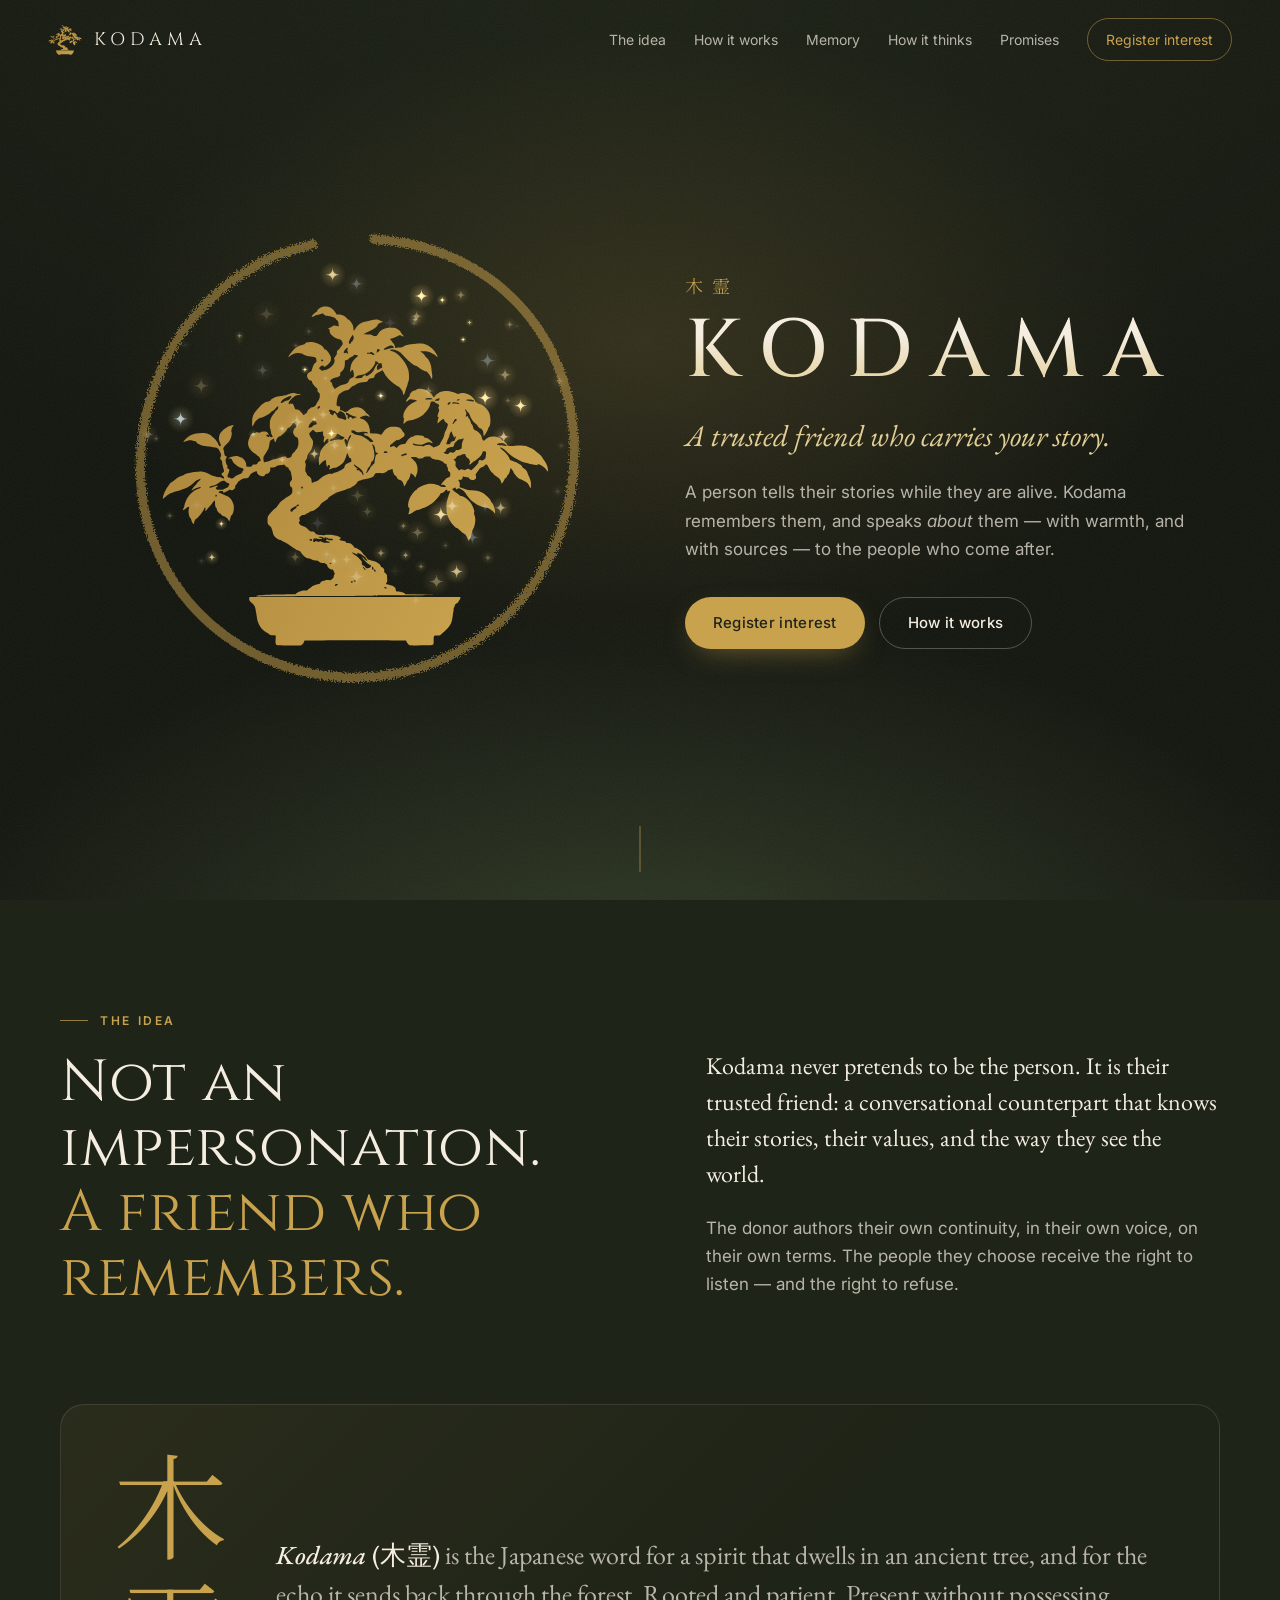
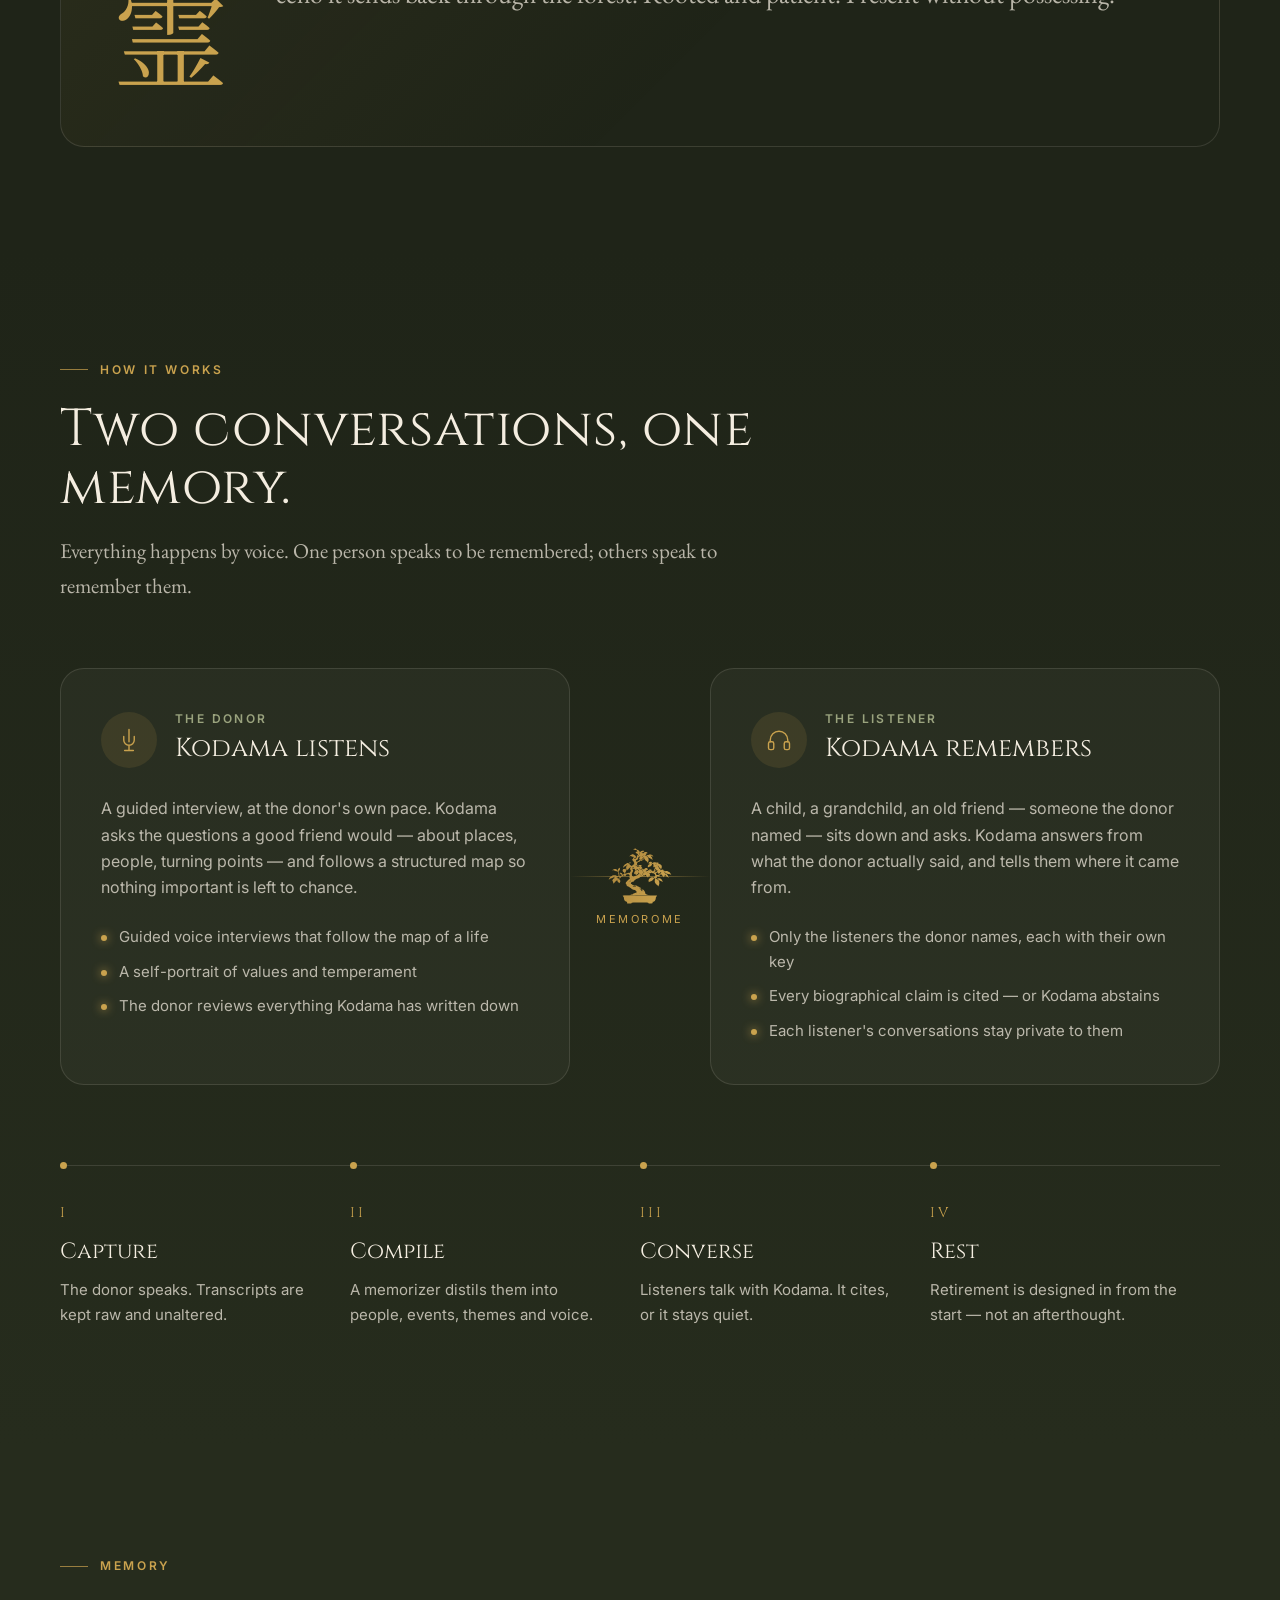
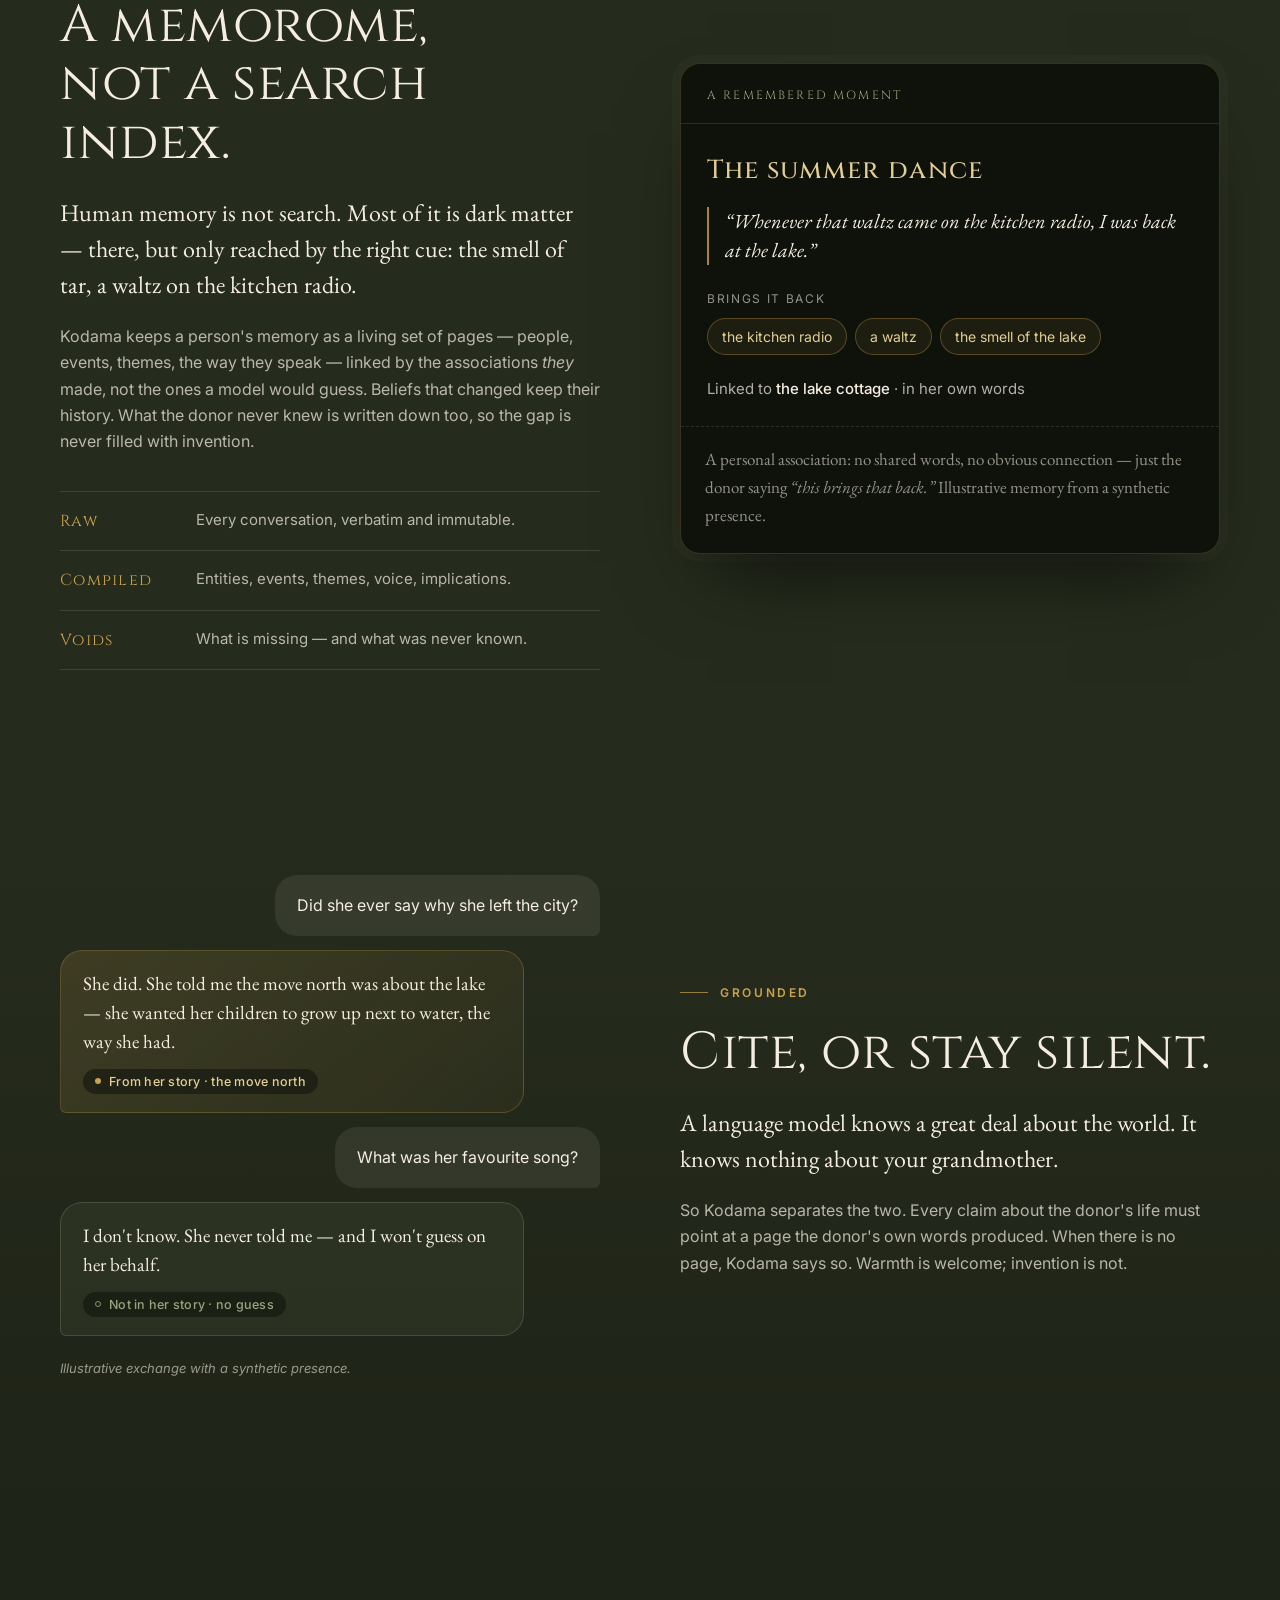
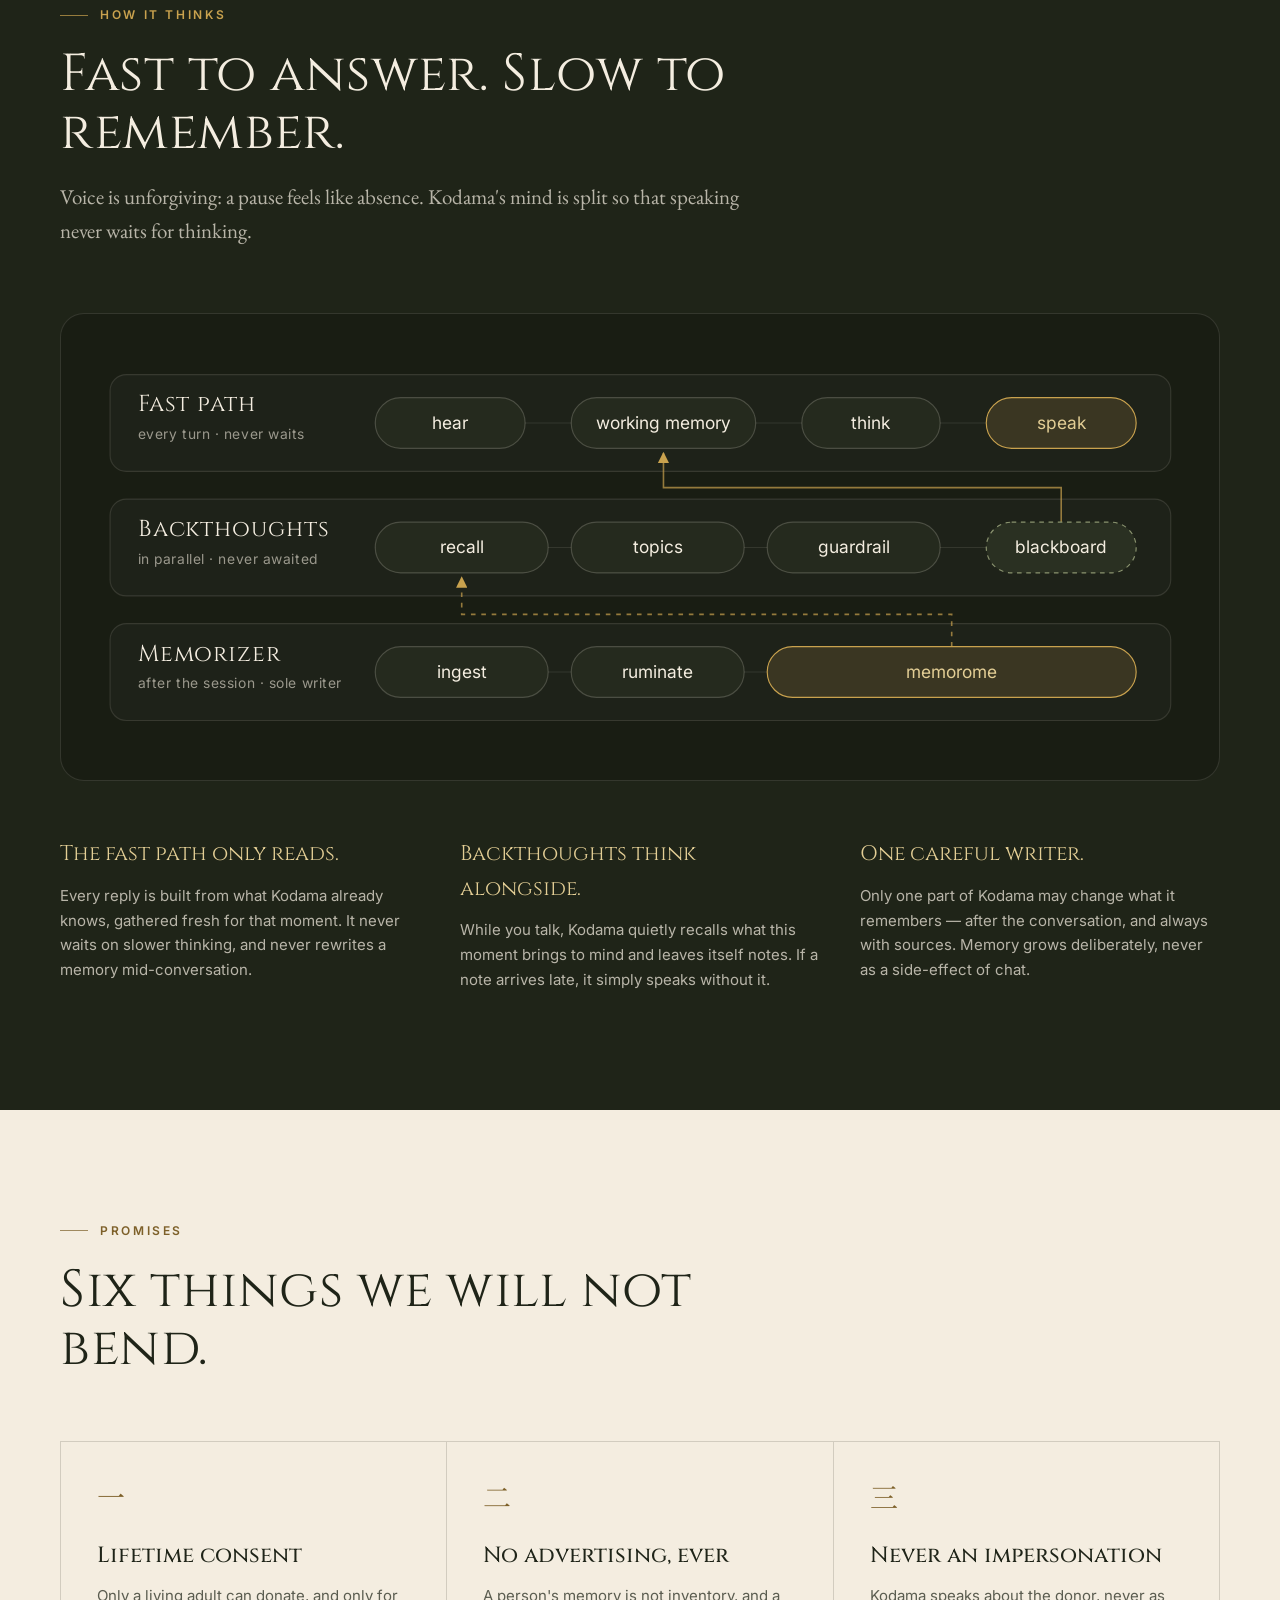
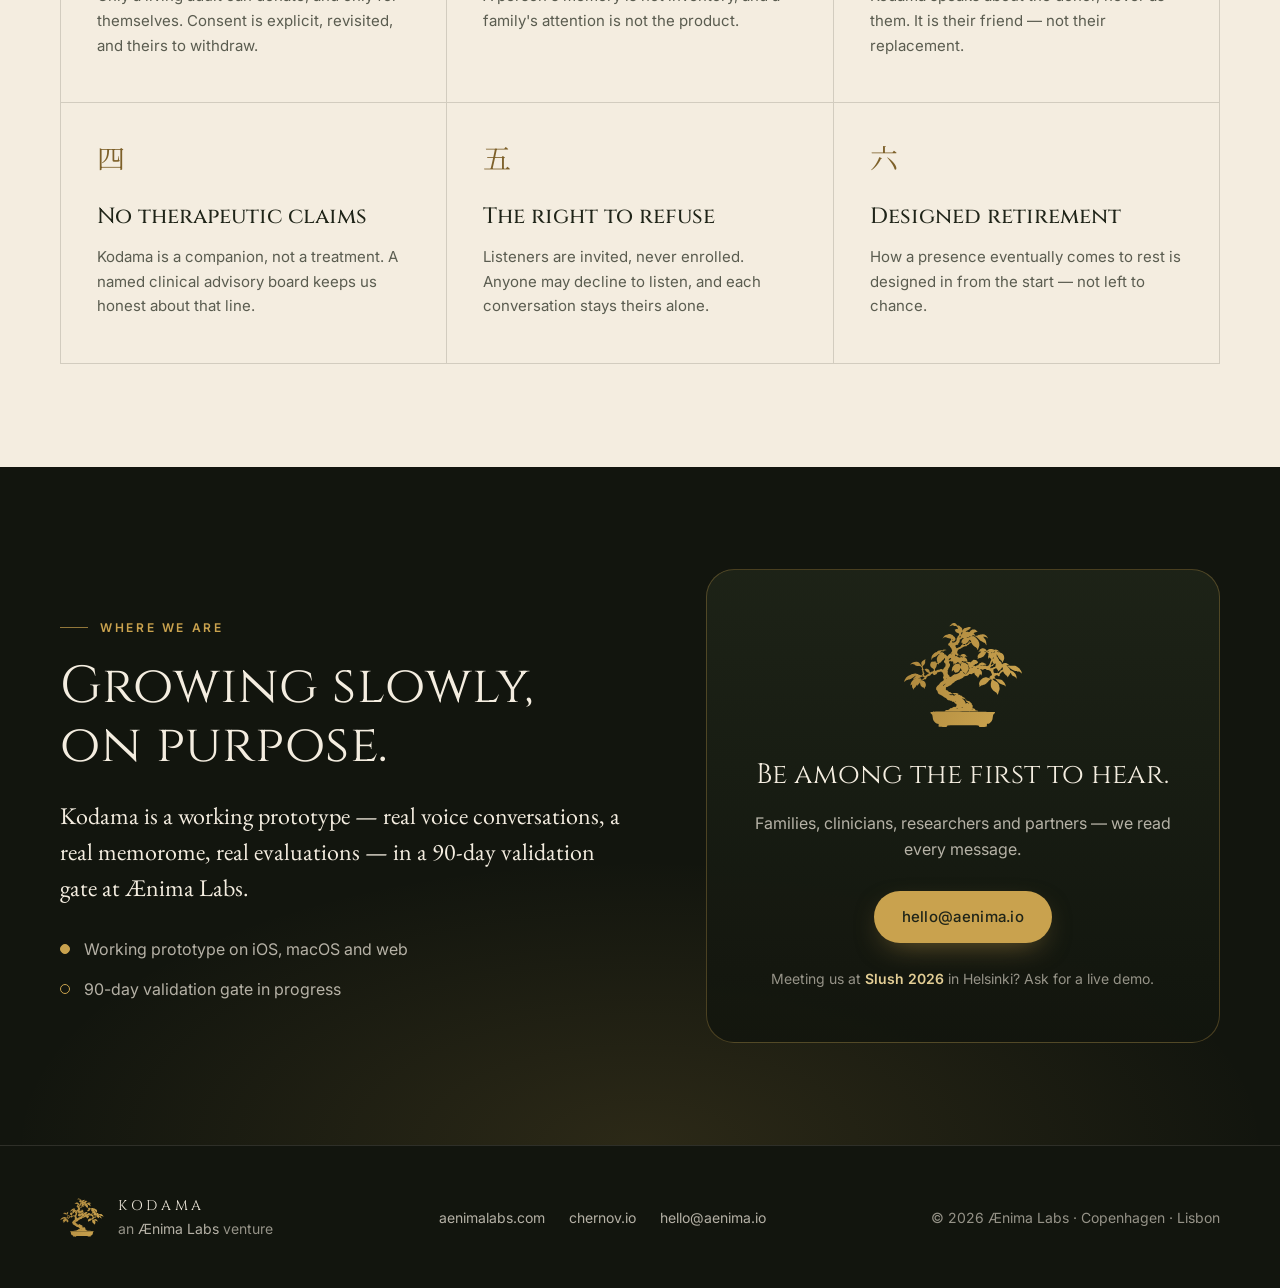
==== index.html @ 35522451 "Launch kodama.house A static site for Kodama, an Ænima Labs venture: what Kodama is, how the donor a" ====
<!DOCTYPE html>
<html lang="en" class="no-js">
<head>
	<meta charset="UTF-8">
	<script>document.documentElement.classList.replace('no-js', 'js')</script>
	<meta name="viewport" content="width=device-width, initial-scale=1.0">
	<title>Kodama — A trusted friend who carries your story</title>
	<meta name="description" content="Kodama is a consented, voice-first companion. A person tells their stories while alive; Kodama remembers them and speaks about them, with warmth and citations, to the people who come after. An Ænima Labs venture.">
	<meta name="theme-color" content="#161A11">
	<link rel="canonical" href="https://kodama.house/">
	<meta property="og:site_name" content="Kodama">
	<meta property="og:title" content="Kodama — A trusted friend who carries your story">
	<meta property="og:description" content="A person tells their stories while they are alive. Kodama remembers them, and speaks about them — with warmth, and with sources — to the people who come after.">
	<meta property="og:type" content="website">
	<meta property="og:url" content="https://kodama.house/">
	<meta property="og:image" content="https://kodama.house/assets/og.png">
	<meta property="og:image:width" content="1200">
	<meta property="og:image:height" content="630">
	<meta property="og:image:alt" content="The gold Kodama bonsai inside a brush-stroke circle, with the words: A trusted friend who carries your story.">
	<meta name="twitter:card" content="summary_large_image">
	<link rel="icon" type="image/png" sizes="32x32" href="assets/favicon.png">
	<link rel="apple-touch-icon" href="assets/icon-192.png">
	<link rel="preconnect" href="https://fonts.googleapis.com">
	<link rel="preconnect" href="https://fonts.gstatic.com" crossorigin>
	<link href="https://fonts.googleapis.com/css2?family=Cinzel:wght@400;500&family=EB+Garamond:ital,wght@0,400;0,500;1,400&family=Inter:wght@400;500;600&display=swap" rel="stylesheet">
	<!-- Only the kanji the page uses: 木霊 and the numerals 一–六 -->
	<link href="https://fonts.googleapis.com/css2?family=Noto+Serif+JP:wght@300;400&text=%E6%9C%A8%E9%9C%8A%E4%B8%80%E4%BA%8C%E4%B8%89%E5%9B%9B%E4%BA%94%E5%85%AD&display=swap" rel="stylesheet">
	<link rel="stylesheet" href="styles.css?v=20261104">
	<script type="application/ld+json">
	{"@context":"https://schema.org","@type":"Organization","name":"Kodama","url":"https://kodama.house/","logo":"https://kodama.house/assets/icon-192.png","email":"hello@aenima.io","slogan":"A trusted friend who carries your story.","parentOrganization":{"@type":"Organization","name":"Ænima Labs","url":"https://aenimalabs.com/"}}
	</script>
</head>
<body>
<a class="skip" href="#main">Skip to content</a>

<header class="nav" id="top">
	<a class="nav-brand" href="#top" aria-label="Kodama home">
		<span class="tree-mask nav-tree" aria-hidden="true"></span>
		<span class="nav-word">Kodama</span>
	</a>
	<nav class="nav-links" aria-label="Sections">
		<a href="#idea">The idea</a>
		<a href="#how">How it works</a>
		<a href="#memorome">Memory</a>
		<a href="#mind">How it thinks</a>
		<a href="#promises">Promises</a>
		<a class="nav-cta" href="#status">Register interest</a>
	</nav>
	<button class="nav-toggle" type="button" aria-expanded="false" aria-controls="nav-sheet"><span class="sr">Menu</span><i></i><i></i></button>
</header>

<div class="nav-sheet" id="nav-sheet" hidden>
	<nav aria-label="Menu">
		<a href="#idea"><span>一</span>The idea</a>
		<a href="#how"><span>二</span>How it works</a>
		<a href="#memorome"><span>三</span>Memory</a>
		<a href="#mind"><span>四</span>How it thinks</a>
		<a href="#promises"><span>五</span>Promises</a>
		<a href="#status"><span>六</span>Register interest</a>
	</nav>
	<span class="tree-mask sheet-tree" aria-hidden="true"></span>
</div>

<main id="main">

	<!-- ─── Hero ─── -->
	<section class="hero" aria-labelledby="hero-title">
		<div class="hero-sky" aria-hidden="true"></div>
		<div class="hero-stage">
			<svg class="enso" viewBox="0 0 400 400" aria-hidden="true">
				<defs>
					<filter id="brush" x="-10%" y="-10%" width="120%" height="120%">
						<feTurbulence type="fractalNoise" baseFrequency="0.9" numOctaves="2" seed="4"/>
						<feDisplacementMap in="SourceGraphic" scale="6"/>
					</filter>
				</defs>
				<path class="enso-path" filter="url(#brush)" pathLength="1000" d="M 214 34 C 312 40 372 118 364 210 C 356 302 280 368 192 364 C 104 360 34 290 38 198 C 42 116 98 52 168 38"/>
			</svg>
			<div class="tree-mask hero-tree" role="img" aria-label="A gold bonsai in a shallow pot, the Kodama mark"></div>
			<canvas class="stardust" aria-hidden="true"></canvas>
		</div>
		<div class="hero-copy">
			<p class="hero-kanji reveal" lang="ja">木霊</p>
			<h1 id="hero-title" class="hero-title reveal">Kodama</h1>
			<p class="hero-tagline reveal">A trusted friend who carries your story.</p>
			<p class="hero-lede reveal">A person tells their stories while they are alive. Kodama remembers them, and speaks <em>about</em> them — with warmth, and with sources — to the people who come after.</p>
			<div class="hero-actions reveal">
				<a class="btn btn-gold" href="#status">Register interest</a>
				<a class="btn btn-ghost" href="#how">How it works</a>
			</div>
		</div>
		<a class="scroll-cue" href="#idea" aria-label="Scroll to the idea"><span></span></a>
	</section>

	<!-- ─── The idea ─── -->
	<section id="idea" class="idea">
		<div class="wrap idea-grid">
			<div class="idea-statement reveal">
				<p class="label">The idea</p>
				<h2>Not an impersonation.<br><span class="gold">A friend who remembers.</span></h2>
			</div>
			<div class="idea-body reveal">
				<p class="lead">Kodama never pretends to be the person. It is their trusted friend: a conversational counterpart that knows their stories, their values, and the way they see the world.</p>
				<p>The donor authors their own continuity, in their own voice, on their own terms. The people they choose receive the right to listen — and the right to refuse.</p>
			</div>
			<figure class="etymology reveal">
				<span class="etymology-kanji" lang="ja" aria-hidden="true">木霊</span>
				<figcaption>
					<strong><em>Kodama</em> (木霊)</strong> is the Japanese word for a spirit that dwells in an ancient tree, and for the echo it sends back through the forest. Rooted and patient. Present without possessing.
				</figcaption>
			</figure>
		</div>
	</section>

	<!-- ─── How it works ─── -->
	<section id="how" class="how">
		<div class="wrap">
			<header class="section-head reveal">
				<p class="label">How it works</p>
				<h2>Two conversations, one memory.</h2>
				<p class="section-lede">Everything happens by voice. One person speaks to be remembered; others speak to remember them.</p>
			</header>

			<div class="voices">
				<article class="voice-card reveal">
					<div class="voice-head">
						<span class="voice-icon" aria-hidden="true">
							<svg viewBox="0 0 32 32" fill="none"><path d="M16 4v14M10 12v4a6 6 0 0 0 12 0v-4M16 22v6M11 28h10" stroke="currentColor" stroke-width="1.6" stroke-linecap="round"/></svg>
						</span>
						<div>
							<p class="voice-role">The donor</p>
							<h3>Kodama listens</h3>
						</div>
					</div>
					<p>A guided interview, at the donor's own pace. Kodama asks the questions a good friend would — about places, people, turning points — and follows a structured map so nothing important is left to chance.</p>
					<ul class="ticks">
						<li>Guided voice interviews that follow the map of a life</li>
						<li>A self-portrait of values and temperament</li>
						<li>The donor reviews everything Kodama has written down</li>
					</ul>
				</article>

				<div class="voices-bridge" aria-hidden="true">
					<span class="tree-mask bridge-tree"></span>
					<span class="bridge-line"></span>
					<span class="bridge-label">memorome</span>
				</div>

				<article class="voice-card reveal">
					<div class="voice-head">
						<span class="voice-icon" aria-hidden="true">
							<svg viewBox="0 0 32 32" fill="none"><path d="M6 18v-2a10 10 0 0 1 20 0v2" stroke="currentColor" stroke-width="1.6" stroke-linecap="round"/><rect x="4" y="18" width="6" height="9" rx="2" stroke="currentColor" stroke-width="1.6"/><rect x="22" y="18" width="6" height="9" rx="2" stroke="currentColor" stroke-width="1.6"/></svg>
						</span>
						<div>
							<p class="voice-role">The listener</p>
							<h3>Kodama remembers</h3>
						</div>
					</div>
					<p>A child, a grandchild, an old friend — someone the donor named — sits down and asks. Kodama answers from what the donor actually said, and tells them where it came from.</p>
					<ul class="ticks">
						<li>Only the listeners the donor names, each with their own key</li>
						<li>Every biographical claim is cited — or Kodama abstains</li>
						<li>Each listener's conversations stay private to them</li>
					</ul>
				</article>
			</div>

			<ol class="journey">
				<li class="reveal"><span class="journey-n">I</span><h3>Capture</h3><p>The donor speaks. Transcripts are kept raw and unaltered.</p></li>
				<li class="reveal"><span class="journey-n">II</span><h3>Compile</h3><p>A memorizer distils them into people, events, themes and voice.</p></li>
				<li class="reveal"><span class="journey-n">III</span><h3>Converse</h3><p>Listeners talk with Kodama. It cites, or it stays quiet.</p></li>
				<li class="reveal"><span class="journey-n">IV</span><h3>Rest</h3><p>Retirement is designed in from the start — not an afterthought.</p></li>
			</ol>
		</div>
	</section>

	<!-- ─── Memorome ─── -->
	<section id="memorome" class="memorome">
		<div class="wrap memorome-grid">
			<div class="memorome-copy reveal">
				<p class="label">Memory</p>
				<h2>A memorome,<br>not a search index.</h2>
				<p class="lead">Human memory is not search. Most of it is dark matter — there, but only reached by the right cue: the smell of tar, a waltz on the kitchen radio.</p>
				<p>Kodama keeps a person's memory as a living set of pages — people, events, themes, the way they speak — linked by the associations <em>they</em> made, not the ones a model would guess. Beliefs that changed keep their history. What the donor never knew is written down too, so the gap is never filled with invention.</p>
				<dl class="strata">
					<div><dt>Raw</dt><dd>Every conversation, verbatim and immutable.</dd></div>
					<div><dt>Compiled</dt><dd>Entities, events, themes, voice, implications.</dd></div>
					<div><dt>Voids</dt><dd>What is missing — and what was never known.</dd></div>
				</dl>
			</div>

			<div class="memory-card reveal" aria-label="Example of a remembered moment">
				<div class="memory-card-head">
					<span class="memory-kicker">A remembered moment</span>
				</div>
				<div class="memory-body">
					<h3 class="memory-title">The summer dance</h3>
					<blockquote class="memory-quote">“Whenever that waltz came on the kitchen radio, I was back at the lake.”</blockquote>
					<p class="memory-label">Brings it back</p>
					<ul class="memory-cues">
						<li>the kitchen radio</li><li>a waltz</li><li>the smell of the lake</li>
					</ul>
					<p class="memory-link">Linked to <strong>the lake cottage</strong> · in her own words</p>
				</div>
				<p class="memory-note">A personal association: no shared words, no obvious connection — just the donor saying <em>“this brings that back.”</em> Illustrative memory from a synthetic presence.</p>
			</div>
		</div>
	</section>

	<!-- ─── Grounded ─── -->
	<section id="grounded" class="grounded">
		<div class="wrap grounded-grid">
			<div class="chat reveal" aria-label="Illustrative conversation">
				<div class="msg msg-listener"><p>Did she ever say why she left the city?</p></div>
				<div class="msg msg-kodama">
					<p>She did. She told me the move north was about the lake — she wanted her children to grow up next to water, the way she had.</p>
					<span class="cite">From her story · the move north</span>
				</div>
				<div class="msg msg-listener"><p>What was her favourite song?</p></div>
				<div class="msg msg-kodama msg-abstain">
					<p>I don't know. She never told me — and I won't guess on her behalf.</p>
					<span class="cite cite-void">Not in her story · no guess</span>
				</div>
				<p class="chat-note">Illustrative exchange with a synthetic presence.</p>
			</div>
			<div class="grounded-copy reveal">
				<p class="label">Grounded</p>
				<h2>Cite, or stay silent.</h2>
				<p class="lead">A language model knows a great deal about the world. It knows nothing about your grandmother.</p>
				<p>So Kodama separates the two. Every claim about the donor's life must point at a page the donor's own words produced. When there is no page, Kodama says so. Warmth is welcome; invention is not.</p>
			</div>
		</div>
	</section>

	<!-- ─── How it thinks ─── -->
	<section id="mind" class="mind">
		<div class="wrap">
			<header class="section-head reveal">
				<p class="label">How it thinks</p>
				<h2>Fast to answer. Slow to remember.</h2>
				<p class="section-lede">Voice is unforgiving: a pause feels like absence. Kodama's mind is split so that speaking never waits for thinking.</p>
			</header>

			<div class="mind-diagram reveal">
				<svg viewBox="0 0 960 360" role="img" aria-labelledby="mind-title mind-desc">
					<title id="mind-title">Kodama cognition</title>
					<desc id="mind-desc">The fast path hears, assembles working memory, thinks and speaks. Backthoughts read the memorome in parallel and leave notes on a blackboard that working memory reads. The memorizer is the only writer of the long-term memorome.</desc>
					<defs>
						<marker id="arr" viewBox="0 0 10 10" refX="9" refY="5" markerWidth="7" markerHeight="7" orient="auto-start-reverse"><path d="M0 0L10 5L0 10z" fill="currentColor"/></marker>
					</defs>
					<g class="lane"><rect x="20" y="30" width="920" height="84" rx="14"/><text x="44" y="62" class="lane-title">Fast path</text><text x="44" y="86" class="lane-sub">every turn · never waits</text></g>
					<g class="lane"><rect x="20" y="138" width="920" height="84" rx="14"/><text x="44" y="170" class="lane-title">Backthoughts</text><text x="44" y="194" class="lane-sub">in parallel · never awaited</text></g>
					<g class="lane"><rect x="20" y="246" width="920" height="84" rx="14"/><text x="44" y="278" class="lane-title">Memorizer</text><text x="44" y="302" class="lane-sub">after the session · sole writer</text></g>

					<path class="track" d="M250 72H910M250 180H910M250 288H910"/>
					<path class="flow" d="M845 158V128H500V98" marker-end="url(#arr)"/>
					<path class="flow flow-dash" d="M750 266V238H325V206" marker-end="url(#arr)"/>
					<circle class="pulse" r="4"><animateMotion dur="2.4s" repeatCount="indefinite" path="M250 72H910"/></circle>
					<circle class="pulse pulse-slow" r="4"><animateMotion dur="4.8s" repeatCount="indefinite" path="M250 180H910"/></circle>
					<circle class="pulse pulse-slower" r="4"><animateMotion dur="8s" repeatCount="indefinite" path="M250 288H910"/></circle>

					<g class="chip"><rect x="250" y="50" width="130" height="44" rx="22"/><text x="315" y="77">hear</text></g>
					<g class="chip"><rect x="420" y="50" width="160" height="44" rx="22"/><text x="500" y="77">working memory</text></g>
					<g class="chip"><rect x="620" y="50" width="120" height="44" rx="22"/><text x="680" y="77">think</text></g>
					<g class="chip chip-gold"><rect x="780" y="50" width="130" height="44" rx="22"/><text x="845" y="77">speak</text></g>
					<g class="chip"><rect x="250" y="158" width="150" height="44" rx="22"/><text x="325" y="185">recall</text></g>
					<g class="chip"><rect x="420" y="158" width="150" height="44" rx="22"/><text x="495" y="185">topics</text></g>
					<g class="chip"><rect x="590" y="158" width="150" height="44" rx="22"/><text x="665" y="185">guardrail</text></g>
					<g class="chip chip-soft"><rect x="780" y="158" width="130" height="44" rx="22"/><text x="845" y="185">blackboard</text></g>
					<g class="chip"><rect x="250" y="266" width="150" height="44" rx="22"/><text x="325" y="293">ingest</text></g>
					<g class="chip"><rect x="420" y="266" width="150" height="44" rx="22"/><text x="495" y="293">ruminate</text></g>
					<g class="chip chip-gold"><rect x="590" y="266" width="320" height="44" rx="22"/><text x="750" y="293">memorome</text></g>
				</svg>
			</div>

			<ol class="mind-stack reveal" aria-label="Kodama cognition, step by step">
				<li class="ms-lane">
					<p class="ms-title">Fast path</p>
					<p class="ms-sub">every turn · never waits</p>
					<ol class="ms-chips"><li><span>hear</span></li><li><span>working memory</span></li><li><span>think</span></li><li class="ms-gold"><span>speak</span></li></ol>
				</li>
				<li class="ms-link"><span>notes on a blackboard, read when ready</span></li>
				<li class="ms-lane">
					<p class="ms-title">Backthoughts</p>
					<p class="ms-sub">in parallel · never awaited</p>
					<ol class="ms-chips"><li><span>recall</span></li><li><span>topics</span></li><li><span>guardrail</span></li><li class="ms-soft"><span>blackboard</span></li></ol>
				</li>
				<li class="ms-link ms-link-dash"><span>recall reads the memorome</span></li>
				<li class="ms-lane">
					<p class="ms-title">Memorizer</p>
					<p class="ms-sub">after the session · sole writer</p>
					<ol class="ms-chips"><li><span>ingest</span></li><li><span>ruminate</span></li><li class="ms-gold"><span>memorome</span></li></ol>
				</li>
			</ol>

			<div class="mind-points">
				<article class="reveal"><h3>The fast path only reads.</h3><p>Every reply is built from what Kodama already knows, gathered fresh for that moment. It never waits on slower thinking, and never rewrites a memory mid-conversation.</p></article>
				<article class="reveal"><h3>Backthoughts think alongside.</h3><p>While you talk, Kodama quietly recalls what this moment brings to mind and leaves itself notes. If a note arrives late, it simply speaks without it.</p></article>
				<article class="reveal"><h3>One careful writer.</h3><p>Only one part of Kodama may change what it remembers — after the conversation, and always with sources. Memory grows deliberately, never as a side-effect of chat.</p></article>
			</div>
		</div>
	</section>

	<!-- ─── Promises ─── -->
	<section id="promises" class="promises">
		<div class="wrap">
			<header class="section-head reveal">
				<p class="label">Promises</p>
				<h2>Six things we will not bend.</h2>
			</header>
			<div class="promise-grid">
				<article class="promise reveal"><span class="promise-n">一</span><h3>Lifetime consent</h3><p>Only a living adult can donate, and only for themselves. Consent is explicit, revisited, and theirs to withdraw.</p></article>
				<article class="promise reveal"><span class="promise-n">二</span><h3>No advertising, ever</h3><p>A person's memory is not inventory, and a family's attention is not the product.</p></article>
				<article class="promise reveal"><span class="promise-n">三</span><h3>Never an impersonation</h3><p>Kodama speaks about the donor, never as them. It is their friend — not their replacement.</p></article>
				<article class="promise reveal"><span class="promise-n">四</span><h3>No therapeutic claims</h3><p>Kodama is a companion, not a treatment. A named clinical advisory board keeps us honest about that line.</p></article>
				<article class="promise reveal"><span class="promise-n">五</span><h3>The right to refuse</h3><p>Listeners are invited, never enrolled. Anyone may decline to listen, and each conversation stays theirs alone.</p></article>
				<article class="promise reveal"><span class="promise-n">六</span><h3>Designed retirement</h3><p>How a presence eventually comes to rest is designed in from the start — not left to chance.</p></article>
			</div>
		</div>
	</section>

	<!-- ─── Status ─── -->
	<section id="status" class="status">
		<div class="status-glow" aria-hidden="true"></div>
		<div class="wrap status-grid">
			<div class="status-copy reveal">
				<p class="label">Where we are</p>
				<h2>Growing slowly, on purpose.</h2>
				<p class="lead">Kodama is a working prototype — real voice conversations, a real memorome, real evaluations — in a 90-day validation gate at Ænima Labs.</p>
				<ul class="status-list">
					<li><span class="status-dot status-live"></span>Working prototype on iOS, macOS and web</li>
					<li><span class="status-dot"></span>90-day validation gate in progress</li>
				</ul>
			</div>
			<div class="status-card reveal">
				<span class="tree-mask status-tree" aria-hidden="true"></span>
				<h3>Be among the first to hear.</h3>
				<p>Families, clinicians, researchers and partners — we read every message.</p>
				<a class="btn btn-gold" href="mailto:hello@aenima.io?subject=Kodama%20%E2%80%94%20register%20interest">hello@aenima.io</a>
				<p class="status-slush">Meeting us at <strong>Slush 2026</strong> in Helsinki? Ask for a live demo.</p>
			</div>
		</div>
	</section>

</main>

<footer class="footer">
	<div class="wrap footer-grid">
		<div class="footer-brand">
			<span class="tree-mask footer-tree" aria-hidden="true"></span>
			<div>
				<p class="footer-word">Kodama</p>
				<p class="footer-sub">an <a href="https://aenimalabs.com">Ænima Labs</a> venture</p>
			</div>
		</div>
		<nav class="footer-links" aria-label="Related">
			<a href="https://aenimalabs.com">aenimalabs.com</a>
			<a href="https://chernov.io">chernov.io</a>
			<a href="mailto:hello@aenima.io">hello@aenima.io</a>
		</nav>
		<p class="footer-meta">&copy; <span id="year">2026</span> Ænima Labs · Copenhagen · Lisbon</p>
	</div>
</footer>

<script src="main.js?v=20261104" defer></script>
</body>
</html>
---- styles.css ----
/* Kodama — kodama.house
   Palette: Kodama Design System v2 (wood / stone / leaf). Mark: traced moyogi bonsai. */

:root {
	--night: #12150E;
	--forest-deep: #1F2418;
	--forest: #262C1D;
	--moss: #3D4A2F;
	--leaf: #8A936F;
	--leaf-text: #9AA37E; /* leaf lifted to 4.5:1 for small text on forest */
	--parchment: #F4EDE0;
	--parchment-dim: rgba(244, 237, 224, 0.72);
	--parchment-faint: rgba(244, 237, 224, 0.58);
	--line: rgba(244, 237, 224, 0.12);
	--ochre: #8A6F3F;
	--gold: #C9A24E;
	--gold-pale: #E3CE95;
	--gold-deep: #A9833A;
	--gold-ink: #7D6029; /* gold that reads on parchment at 5:1 */
	--terra: #6B1F1F;

	--display: "Cinzel", "Trajan Pro", Georgia, serif;
	--serif: "EB Garamond", Georgia, serif;
	--sans: "Inter", system-ui, -apple-system, sans-serif;
	--jp: "Noto Serif JP", serif;

	--wrap: 1160px;
	--ease: cubic-bezier(.2, .7, .2, 1);
}

*, *::before, *::after { box-sizing: border-box; }
html { scroll-behavior: smooth; scroll-padding-top: 72px; -webkit-text-size-adjust: 100%; }
body {
	margin: 0;
	background: var(--forest-deep);
	color: var(--parchment);
	font-family: var(--sans);
	font-size: 16px;
	line-height: 1.65;
	-webkit-font-smoothing: antialiased;
	overflow-x: hidden;
}
img, svg { display: block; max-width: 100%; }
a { color: inherit; }
h1, h2, h3, h4 { margin: 0; font-weight: 400; }
p { margin: 0 0 1em; }
::selection { background: var(--gold); color: var(--forest-deep); }

.wrap { width: min(var(--wrap), calc(100% - 48px)); margin: 0 auto; }
.sr { position: absolute; width: 1px; height: 1px; overflow: hidden; clip: rect(0 0 0 0); white-space: nowrap; }
.skip { position: fixed; left: 16px; top: -60px; z-index: 100; padding: 10px 18px; border-radius: 999px; background: var(--gold); color: var(--forest-deep); font-weight: 600; text-decoration: none; transition: top .2s; }
.skip:focus { top: 16px; }

.label {
	font-family: var(--sans);
	font-size: 12px;
	font-weight: 600;
	letter-spacing: .22em;
	text-transform: uppercase;
	color: var(--gold);
	margin-bottom: 20px;
	display: inline-flex;
	align-items: center;
	gap: 12px;
}
.label::before { content: ""; width: 28px; height: 1px; background: currentColor; opacity: .7; }

h2 {
	font-family: var(--display);
	font-size: clamp(30px, 4.2vw, 52px);
	line-height: 1.12;
	letter-spacing: .01em;
}
.gold { color: var(--gold); }
.lead {
	font-family: var(--serif);
	font-size: clamp(20px, 2vw, 24px);
	line-height: 1.5;
	color: var(--parchment);
}
.section-head { max-width: 720px; margin-bottom: 64px; }
.section-lede { font-family: var(--serif); font-size: 21px; color: var(--parchment-dim); margin-top: 18px; }

/* ─── The mark: an SVG mask so the tree can wear gold leaf ─── */
.tree-mask {
	display: inline-block;
	aspect-ratio: 904 / 796;
	background: linear-gradient(115deg, var(--gold-deep) 0%, var(--gold) 35%, var(--gold-pale) 50%, var(--gold) 65%, var(--gold-deep) 100%);
	background-size: 300% 100%;
	-webkit-mask: url("assets/tree.svg") center / contain no-repeat;
	        mask: url("assets/tree.svg") center / contain no-repeat;
}

/* ─── Buttons ─── */
.btn {
	display: inline-flex;
	align-items: center;
	justify-content: center;
	gap: 10px;
	height: 52px;
	padding: 0 28px;
	border-radius: 999px;
	font: 500 15px/1 var(--sans);
	letter-spacing: .02em;
	text-decoration: none;
	transition: transform .25s var(--ease), background .25s, color .25s, border-color .25s, box-shadow .25s;
}
.btn:hover { transform: translateY(-2px); }
.btn-gold { background: var(--gold); color: var(--forest-deep); box-shadow: 0 10px 30px -12px rgba(201, 162, 78, .6); }
.btn-gold:hover { background: var(--gold-pale); }
.btn-ghost { border: 1px solid rgba(244, 237, 224, .28); color: var(--parchment); }
.btn-ghost:hover { border-color: var(--gold); color: var(--gold-pale); }
:focus-visible { outline: 2px solid var(--gold-pale); outline-offset: 3px; border-radius: 6px; }

/* ─── Nav ─── */
.nav {
	position: fixed;
	inset: 0 0 auto;
	z-index: 50;
	display: flex;
	align-items: center;
	justify-content: space-between;
	gap: 24px;
	padding: 18px clamp(20px, 4vw, 48px);
	transition: background .35s, backdrop-filter .35s, padding .35s, border-color .35s;
	border-bottom: 1px solid transparent;
}
.nav.is-scrolled {
	background: rgba(18, 21, 14, .78);
	-webkit-backdrop-filter: blur(14px) saturate(1.2);
	        backdrop-filter: blur(14px) saturate(1.2);
	border-bottom-color: var(--line);
	padding-top: 12px; padding-bottom: 12px;
}
.nav-brand { display: flex; align-items: center; gap: 12px; text-decoration: none; }
.nav-tree { width: 34px; }
.nav-word { font-family: var(--display); font-size: 18px; letter-spacing: .28em; text-transform: uppercase; }
.nav-links { display: flex; align-items: center; gap: 28px; font-size: 14px; }
.nav-links a { text-decoration: none; color: var(--parchment-dim); transition: color .2s; }
.nav-links a:hover, .nav-links a[aria-current="true"] { color: var(--parchment); }
.nav-links a:not(.nav-cta) { position: relative; }
.nav-links a:not(.nav-cta)::after { content: ""; position: absolute; left: 50%; bottom: -8px; width: 4px; height: 4px; margin-left: -2px; border-radius: 50%; background: var(--gold); opacity: 0; transform: scale(0); transition: opacity .3s, transform .3s var(--ease); }
.nav-links a[aria-current="true"]::after { opacity: 1; transform: none; }
.nav-links .nav-cta { color: var(--gold); border: 1px solid rgba(201, 162, 78, .5); padding: 9px 18px; border-radius: 999px; white-space: nowrap; }
.nav-links .nav-cta:hover { background: var(--gold); color: var(--forest-deep); }

/* Mobile menu */
.nav-toggle { display: none; position: relative; width: 44px; height: 44px; margin-right: -8px; border: 0; background: none; color: var(--parchment); cursor: pointer; }
.nav-toggle i { position: absolute; left: 12px; right: 12px; height: 1.5px; background: currentColor; transition: transform .35s var(--ease), top .35s var(--ease); }
.nav-toggle i:first-of-type { top: 18px; }
.nav-toggle i:last-of-type { top: 25px; }
.menu-open .nav-toggle i:first-of-type { top: 21.5px; transform: rotate(45deg); }
.menu-open .nav-toggle i:last-of-type { top: 21.5px; transform: rotate(-45deg); }
.nav-sheet { position: fixed; inset: 0; z-index: 40; display: flex; flex-direction: column; justify-content: center; padding: 96px 28px 48px; background: var(--night); opacity: 0; visibility: hidden; transition: opacity .35s, visibility .35s; overflow: hidden; }
.nav-sheet[hidden] { display: none; }
.menu-open .nav-sheet { opacity: 1; visibility: visible; }
.nav-sheet nav { display: grid; gap: 4px; position: relative; z-index: 1; }
.nav-sheet a { display: flex; align-items: baseline; gap: 18px; padding: 12px 0; border-bottom: 1px solid var(--line); font-family: var(--display); font-size: 26px; letter-spacing: .04em; text-decoration: none; transform: translateY(12px); opacity: 0; transition: transform .5s var(--ease), opacity .5s; }
.nav-sheet a span { font-family: var(--jp); font-size: 15px; color: var(--gold); width: 20px; }
.menu-open .nav-sheet a { transform: none; opacity: 1; }
.menu-open .nav-sheet a:nth-child(2) { transition-delay: .04s; } .menu-open .nav-sheet a:nth-child(3) { transition-delay: .08s; }
.menu-open .nav-sheet a:nth-child(4) { transition-delay: .12s; } .menu-open .nav-sheet a:nth-child(5) { transition-delay: .16s; }
.menu-open .nav-sheet a:nth-child(6) { transition-delay: .2s; color: var(--gold-pale); }
.sheet-tree { position: absolute; right: -18%; bottom: -6%; width: 90%; opacity: .1; }
.menu-open body { overflow: hidden; }

/* ─── Hero ─── */
.hero {
	position: relative;
	min-height: 100vh;
	min-height: clamp(640px, 100svh, 1080px);
	display: grid;
	grid-template-rows: 1fr auto;
	align-items: end;
	justify-items: center;
	padding: 110px 24px 96px;
	overflow: hidden;
	isolation: isolate;
	background: var(--night);
}
.hero-sky {
	position: absolute;
	inset: 0;
	z-index: -2;
	background:
		radial-gradient(60% 50% at 50% 38%, rgba(201, 162, 78, .16), transparent 70%),
		radial-gradient(80% 60% at 50% 110%, rgba(61, 74, 47, .7), transparent 70%),
		radial-gradient(120% 80% at 50% 0%, #1B2014, var(--night) 70%);
}
.hero-sky::after {
	/* washi grain */
	content: "";
	position: absolute;
	inset: 0;
	opacity: .08;
	background-image: url("data:image/svg+xml;utf8,<svg xmlns='http://www.w3.org/2000/svg' width='160' height='160'><filter id='n'><feTurbulence type='fractalNoise' baseFrequency='.9' numOctaves='3' stitchTiles='stitch'/><feColorMatrix values='0 0 0 0 1  0 0 0 0 1  0 0 0 0 1  0 0 0 .6 0'/></filter><rect width='100%' height='100%' filter='url(%23n)'/></svg>");
}
.hero-stage {
	position: relative;
	width: min(560px, 82vw);
	aspect-ratio: 1;
	display: grid;
	place-items: center;
	align-self: center;
}
.hero-tree {
	position: relative;
	z-index: 1;
	width: 74%;
	margin-top: 6%;
	animation: shimmer 9s ease-in-out infinite, rise 1.6s var(--ease) both;
	filter: drop-shadow(0 20px 40px rgba(201, 162, 78, .18));
}
@keyframes shimmer { 0%, 100% { background-position: 0% 50%; } 50% { background-position: 100% 50%; } }
@keyframes rise { from { opacity: 0; transform: translateY(18px) scale(.97); } to { opacity: 1; transform: none; } }
.enso {
	position: absolute;
	inset: 0;
	width: 100%;
	height: 100%;
	overflow: visible;
}
.enso-path {
	fill: none;
	stroke: var(--gold);
	stroke-width: 7;
	stroke-linecap: round;
	opacity: .5;
	stroke-dasharray: 1000;
	stroke-dashoffset: 1000;
	animation: draw 3.2s .3s var(--ease) forwards, breathe 8s 3.5s ease-in-out infinite;
}
@keyframes draw { to { stroke-dashoffset: 0; } }
@keyframes breathe { 50% { opacity: .28; } }
.stardust {
	position: absolute;
	inset: -12%;
	width: 124%;
	height: 124%;
	z-index: 2;
	pointer-events: none;
}
.hero-copy { text-align: center; max-width: 720px; position: relative; z-index: 3; }
.hero-kanji { font-family: var(--jp); font-weight: 300; font-size: 18px; letter-spacing: .5em; color: var(--gold); margin-bottom: 10px; padding-left: .5em; }
.hero-title {
	font-family: var(--display);
	font-weight: 500;
	font-size: clamp(52px, 9vw, 112px);
	letter-spacing: .24em;
	padding-left: .24em;
	line-height: 1;
	text-transform: uppercase;
	background: linear-gradient(180deg, var(--parchment) 30%, var(--gold-pale));
	-webkit-background-clip: text;
	        background-clip: text;
	color: transparent;
}
.hero-tagline { font-family: var(--serif); font-style: italic; font-size: clamp(22px, 2.6vw, 30px); color: var(--gold-pale); margin: 18px 0 18px; }
.hero-lede { color: var(--parchment-dim); font-size: 17px; max-width: 560px; margin: 0 auto 34px; }
.hero-actions { display: flex; gap: 14px; justify-content: center; flex-wrap: wrap; }
.scroll-cue { position: absolute; bottom: 28px; left: 50%; translate: -50% 0; width: 1px; height: 46px; background: var(--line); overflow: hidden; }
.scroll-cue span { position: absolute; inset: 0; background: var(--gold); animation: drip 2.4s ease-in-out infinite; }
@keyframes drip { 0% { transform: translateY(-100%); } 60%, 100% { transform: translateY(100%); } }

@media (min-width: 1080px) and (min-aspect-ratio: 5/4) {
	.hero {
		grid-template-rows: none;
		grid-template-columns: minmax(0, 1.05fr) minmax(0, 1fr);
		align-items: center;
		column-gap: clamp(32px, 5vw, 96px);
		padding: 100px clamp(48px, 7vw, 120px) 80px;
	}
	.hero-stage { width: min(640px, 100%, calc(100svh - 160px)); justify-self: end; }
	.hero-copy { text-align: left; justify-self: start; }
	.hero-kanji { padding-left: 0; }
	.hero-title { padding-left: 0; font-size: clamp(64px, 6.4vw, 108px); }
	.hero-lede { margin-left: 0; }
	.hero-actions { justify-content: flex-start; }
}

/* ─── Sections ─── */
section { position: relative; }
.idea, .how, .memorome, .grounded, .mind, .promises, .status { padding: clamp(72px, 8vw, 112px) 0; }

/* Idea */
.idea { background: var(--forest-deep); }
.idea-grid { display: grid; grid-template-columns: 1.1fr 1fr; gap: 40px 80px; align-items: start; }
.idea-statement h2 { font-size: clamp(32px, 4.6vw, 58px); }
.idea-body { padding-top: 46px; color: var(--parchment-dim); font-size: 17px; }
.idea-body .lead { margin-bottom: 22px; }
.etymology {
	grid-column: 1 / -1;
	margin: 48px 0 0;
	display: grid;
	grid-template-columns: auto 1fr;
	align-items: center;
	gap: 48px;
	padding: 44px 52px;
	border: 1px solid var(--line);
	border-radius: 24px;
	background: linear-gradient(135deg, rgba(201, 162, 78, .07), transparent 60%);
}
.etymology-kanji { font-family: var(--jp); font-weight: 300; font-size: clamp(64px, 9vw, 120px); line-height: 1; color: var(--gold); writing-mode: vertical-rl; letter-spacing: .1em; }
.etymology figcaption { font-family: var(--serif); font-size: clamp(20px, 2.2vw, 26px); line-height: 1.5; color: var(--parchment-dim); }
.etymology strong { color: var(--parchment); font-weight: 500; }

/* How */
.how { background: linear-gradient(180deg, var(--forest-deep), var(--forest)); }
.voices { display: grid; grid-template-columns: 1fr 140px 1fr; align-items: stretch; }
.voice-card {
	padding: 40px;
	border-radius: 24px;
	background: rgba(244, 237, 224, .035);
	border: 1px solid var(--line);
	color: var(--parchment-dim);
	transition: border-color .3s, transform .3s var(--ease);
}
.voice-card:hover { border-color: rgba(201, 162, 78, .4); transform: translateY(-4px); }
.voice-head { display: flex; align-items: center; gap: 18px; margin-bottom: 24px; }
.voice-icon { width: 56px; height: 56px; border-radius: 50%; display: grid; place-items: center; background: rgba(201, 162, 78, .12); color: var(--gold); flex: none; }
.voice-icon svg { width: 28px; }
.voice-role { margin: 0; font-size: 12px; letter-spacing: .2em; text-transform: uppercase; color: var(--leaf-text); font-weight: 600; }
.voice-card h3 { font-family: var(--display); font-size: 26px; color: var(--parchment); }
.ticks { list-style: none; padding: 0; margin: 24px 0 0; display: grid; gap: 10px; font-size: 15px; }
.ticks li { display: flex; gap: 12px; }
.ticks li::before { content: ""; flex: none; width: 6px; height: 6px; margin-top: 10px; border-radius: 50%; background: var(--gold); box-shadow: 0 0 10px var(--gold); }
.voices-bridge { position: relative; display: grid; place-items: center; }
.bridge-line { position: absolute; left: 0; right: 0; top: 50%; height: 1px; background: linear-gradient(90deg, transparent, var(--gold), transparent); opacity: .6; }
.bridge-tree { position: relative; z-index: 1; width: 64px; animation: shimmer 9s ease-in-out infinite; padding: 0; }
.bridge-label { position: absolute; top: calc(50% + 34px); font-size: 11px; letter-spacing: .24em; text-transform: uppercase; color: var(--gold); }

.journey { list-style: none; margin: 80px 0 0; padding: 0; display: grid; grid-template-columns: repeat(4, 1fr); border-top: 1px solid var(--line); }
.journey li { padding: 32px 28px 0 0; position: relative; }
.journey li::before { content: ""; position: absolute; top: -4px; left: 0; width: 7px; height: 7px; border-radius: 50%; background: var(--gold); }
.journey-n { font-family: var(--display); color: var(--gold); font-size: 14px; letter-spacing: .2em; }
.journey h3 { font-family: var(--display); font-size: 22px; margin: 10px 0 8px; }
.journey p { color: var(--parchment-dim); font-size: 15px; }

/* Memorome */
.memorome { background: var(--forest); }
.memorome-grid { display: grid; grid-template-columns: 1fr 1fr; gap: 80px; align-items: center; }
.memorome-copy > p:not(.label):not(.lead) { color: var(--parchment-dim); }
.memorome-copy .lead { margin: 24px 0 20px; }
.strata { margin: 36px 0 0; display: grid; gap: 0; border-top: 1px solid var(--line); }
.strata div { display: grid; grid-template-columns: 120px 1fr; gap: 16px; padding: 16px 0; border-bottom: 1px solid var(--line); }
.strata dt { font-family: var(--display); color: var(--gold); letter-spacing: .08em; }
.strata dd { margin: 0; color: var(--parchment-dim); font-size: 15px; }
.memory-card {
	border-radius: 20px;
	background: #0F120B;
	border: 1px solid rgba(201, 162, 78, .22);
	box-shadow: 0 40px 80px -30px rgba(0, 0, 0, .7), 0 0 0 8px rgba(244, 237, 224, .02);
	overflow: hidden;
	transform: rotate(1.2deg);
	transition: transform .5s var(--ease);
}
.memory-card:hover { transform: rotate(0); }
.memory-card-head { padding: 16px 26px; border-bottom: 1px solid var(--line); }
.memory-kicker { font-family: var(--display); font-size: 12px; letter-spacing: .18em; text-transform: uppercase; color: var(--leaf-text); }
.memory-body { padding: 26px 26px 24px; }
.memory-title { margin: 0 0 14px; font-family: var(--display); font-weight: 500; font-size: 26px; letter-spacing: .04em; color: var(--gold-pale); }
.memory-quote { margin: 0 0 24px; padding-left: 16px; border-left: 2px solid var(--gold-deep); font-family: var(--serif); font-style: italic; font-size: 20px; line-height: 1.45; color: var(--parchment); }
.memory-label { margin: 0 0 10px; font-size: 12px; letter-spacing: .14em; text-transform: uppercase; color: var(--parchment-faint); }
.memory-cues { display: flex; flex-wrap: wrap; gap: 8px; margin: 0 0 22px; padding: 0; list-style: none; }
.memory-cues li { padding: 6px 14px; border-radius: 999px; border: 1px solid rgba(201, 162, 78, .35); background: rgba(201, 162, 78, .08); color: var(--gold-pale); font-size: 14px; }
.memory-link { margin: 0; font-size: 15px; color: var(--parchment-dim); }
.memory-link strong { font-weight: 500; color: var(--parchment); }
.memory-note { margin: 0; padding: 18px 24px 24px; font-family: var(--serif); font-size: 17px; color: var(--parchment-faint); border-top: 1px dashed var(--line); }

/* Grounded */
.grounded { background: linear-gradient(180deg, var(--forest), var(--forest-deep)); }
.grounded-grid { display: grid; grid-template-columns: 1fr 1fr; gap: 80px; align-items: center; }
.grounded-copy > p:not(.label):not(.lead) { color: var(--parchment-dim); }
.grounded-copy .lead { margin: 24px 0 20px; }
.chat { display: flex; flex-direction: column; gap: 14px; }
.msg { max-width: 86%; padding: 18px 22px; border-radius: 22px; font-size: 16px; line-height: 1.55; }
.msg p { margin: 0; }
.msg-listener { align-self: flex-end; background: rgba(244, 237, 224, .08); border-bottom-right-radius: 6px; color: var(--parchment); }
.msg-kodama { align-self: flex-start; background: linear-gradient(135deg, rgba(201, 162, 78, .16), rgba(201, 162, 78, .05)); border: 1px solid rgba(201, 162, 78, .25); border-bottom-left-radius: 6px; font-family: var(--serif); font-size: 19px; }
.msg-abstain { background: rgba(138, 147, 111, .1); border-color: rgba(138, 147, 111, .3); }
.cite { display: inline-flex; align-items: center; gap: 8px; margin-top: 12px; padding: 5px 12px; border-radius: 999px; background: rgba(18, 21, 14, .6); font: 500 12.5px/1.2 var(--sans); letter-spacing: .02em; color: var(--gold-pale); }
.cite::before { content: ""; width: 6px; height: 6px; border-radius: 50%; background: var(--gold); }
.cite-void { color: var(--leaf-text); }
.cite-void::before { background: transparent; border: 1px solid var(--leaf); }
.chat-note { margin-top: 8px; font-size: 13px; color: var(--parchment-faint); font-style: italic; }

/* Mind */
.mind { background: var(--forest-deep); }
.mind-diagram { border-radius: 24px; border: 1px solid var(--line); background: rgba(0, 0, 0, .18); padding: clamp(10px, 2vw, 28px); overflow-x: auto; }
.mind-diagram svg { width: 100%; min-width: 680px; height: auto; color: var(--gold); font-family: var(--sans); }
.lane > rect { fill: rgba(244, 237, 224, .025); stroke: var(--line); }
.lane-title { fill: var(--parchment); font-family: var(--display); font-size: 20px; letter-spacing: .04em; }
.lane-sub { fill: var(--parchment-faint); font-size: 12px; letter-spacing: .04em; }
.track { fill: none; stroke: rgba(244, 237, 224, .1); stroke-width: 1; }
.chip rect { fill: #252A1E; stroke: rgba(244, 237, 224, .2); }
.chip text { fill: var(--parchment); font-size: 15px; text-anchor: middle; }
.chip-gold rect { fill: #3A3622; stroke: var(--gold); }
.chip-gold text { fill: var(--gold-pale); }
.chip-soft rect { fill: #2A3022; stroke: var(--leaf); stroke-dasharray: 4 4; }
.flow-dash { stroke-dasharray: 4 5; stroke: rgba(138, 147, 111, .8); }
.flow { fill: none; stroke: rgba(201, 162, 78, .7); stroke-width: 1.4; }
.pulse { fill: var(--gold-pale); filter: drop-shadow(0 0 6px var(--gold)); }
.pulse-slow { fill: var(--leaf); }
.pulse-slower { fill: var(--gold); opacity: .8; }
.mind-stack { display: none; list-style: none; margin: 0; padding: 0; }
.ms-lane { padding: 22px 22px 24px; border-radius: 20px; border: 1px solid var(--line); background: rgba(244, 237, 224, .025); }
.ms-title { margin: 0; font-family: var(--display); font-size: 20px; letter-spacing: .04em; }
.ms-sub { margin: 2px 0 16px; font-size: 12px; letter-spacing: .04em; color: var(--parchment-faint); }
.ms-chips { list-style: none; margin: 0; padding: 0; display: flex; flex-wrap: wrap; align-items: center; gap: 10px 0; }
.ms-chips li { display: inline-flex; align-items: center; white-space: nowrap; font-size: 14px; line-height: 1; }
.ms-chips span { padding: 10px 14px; border-radius: 999px; background: #252A1E; border: 1px solid rgba(244, 237, 224, .2); }
.ms-chips li:not(:last-child)::after { content: ""; width: 12px; height: 1px; margin: 0 3px; background: var(--gold); opacity: .55; }
.ms-chips .ms-gold span { background: #3A3622; border-color: var(--gold); color: var(--gold-pale); }
.ms-chips .ms-soft span { background: #2A3022; border: 1px dashed var(--leaf); }
.ms-link { position: relative; display: flex; align-items: center; gap: 12px; height: 54px; padding-left: 34px; font-size: 13px; font-style: italic; font-family: var(--serif); color: var(--gold-pale); }
.ms-link::before { content: ""; position: absolute; left: 22px; top: 6px; bottom: 6px; width: 1px; background: linear-gradient(var(--gold), transparent 50%, var(--gold)); opacity: .7; }
.ms-link-dash::before { background: repeating-linear-gradient(var(--leaf) 0 4px, transparent 4px 9px); }
.ms-link-dash { color: var(--leaf-text); }
.mind-points { display: grid; grid-template-columns: repeat(3, 1fr); gap: 40px; margin-top: 56px; }
.mind-points h3 { font-family: var(--display); font-size: 21px; margin-bottom: 12px; color: var(--gold-pale); }
.mind-points p { color: var(--parchment-dim); font-size: 15px; }

/* Promises */
.promises { background: var(--parchment); color: var(--forest-deep); }
.promises .label { color: var(--gold-ink); }
.promise-grid { display: grid; grid-template-columns: repeat(3, 1fr); border-top: 1px solid rgba(31, 36, 24, .16); border-left: 1px solid rgba(31, 36, 24, .16); }
.promise { padding: 40px 36px 44px; border-right: 1px solid rgba(31, 36, 24, .16); border-bottom: 1px solid rgba(31, 36, 24, .16); transition: background .3s; }
.promise:hover { background: rgba(201, 162, 78, .1); }
.promise-n { font-family: var(--jp); font-size: 28px; color: var(--gold-ink); line-height: 1; }
.promise h3 { font-family: var(--display); font-size: 22px; margin: 22px 0 10px; font-weight: 500; }
.promise p { font-size: 15px; color: rgba(31, 36, 24, .72); margin: 0; }

/* Status */
.status { background: var(--night); overflow: hidden; }
.status-glow { position: absolute; inset: auto -20% -60% -20%; height: 120%; background: radial-gradient(50% 50% at 50% 50%, rgba(201, 162, 78, .14), transparent 70%); pointer-events: none; }
.status-grid { position: relative; display: grid; grid-template-columns: 1.1fr 1fr; gap: 80px; align-items: center; }
.status-copy .lead { margin: 24px 0 30px; }
.status-list { list-style: none; padding: 0; margin: 0; display: grid; gap: 14px; color: var(--parchment-dim); }
.status-list li { display: flex; align-items: center; gap: 14px; }
.status-dot { width: 10px; height: 10px; border-radius: 50%; border: 1px solid var(--gold); flex: none; }
.status-live { background: var(--gold); box-shadow: 0 0 0 0 rgba(201, 162, 78, .6); animation: ping 2.4s infinite; }
.status-next { border-style: dashed; }
@keyframes ping { 70% { box-shadow: 0 0 0 10px rgba(201, 162, 78, 0); } 100% { box-shadow: 0 0 0 0 rgba(201, 162, 78, 0); } }
.status-card { text-align: center; padding: 52px 40px; border-radius: 28px; border: 1px solid rgba(201, 162, 78, .3); background: linear-gradient(180deg, rgba(31, 36, 24, .9), rgba(18, 21, 14, .9)); }
.status-tree { width: 120px; margin: 0 auto 24px; display: block; animation: shimmer 9s ease-in-out infinite; }
.status-card h3 { font-family: var(--display); font-size: 28px; margin-bottom: 12px; }
.status-card > p { color: var(--parchment-dim); }
.status-card .btn { margin: 12px 0 24px; }
.status-card > .status-slush { font-size: 14px; color: var(--parchment-faint); margin: 0; }
.status-slush strong { color: var(--gold-pale); font-weight: 600; }

/* Footer */
.footer { background: var(--night); border-top: 1px solid var(--line); padding: 48px 0; font-size: 14px; color: var(--parchment-faint); }
.footer-grid { display: flex; align-items: center; justify-content: space-between; gap: 24px; flex-wrap: wrap; }
.footer-brand { display: flex; align-items: center; gap: 14px; }
.footer-tree { width: 44px; }
.footer-word { margin: 0; font-family: var(--display); letter-spacing: .26em; text-transform: uppercase; color: var(--parchment); }
.footer-sub { margin: 0; }
.footer-sub a, .footer-links a { text-decoration: none; color: var(--parchment-dim); }
.footer-sub a:hover, .footer-links a:hover { color: var(--gold); }
.footer-links { display: flex; gap: 24px; flex-wrap: wrap; }
.footer-meta { margin: 0; }

/* Reveal */
.reveal { opacity: 0; transform: translateY(22px); transition: opacity .9s var(--ease), transform .9s var(--ease); transition-delay: var(--d, 0ms); }
.reveal.is-in { opacity: 1; transform: none; }
.no-js .reveal { opacity: 1; transform: none; }

/* ─── Responsive ─── */
@media (max-width: 960px) {
	.nav-links a:not(.nav-cta) { display: none; }
	.nav-toggle { display: block; }
	.idea-grid, .memorome-grid, .grounded-grid, .status-grid { grid-template-columns: 1fr; gap: 48px; }
	.idea-body { padding-top: 0; }
	.voices { grid-template-columns: 1fr; gap: 0; }
	.voices-bridge { height: 120px; }
	.bridge-line { left: 50%; right: auto; top: 0; bottom: 0; width: 1px; height: auto; background: linear-gradient(180deg, transparent, var(--gold), transparent); }
	.bridge-label { top: auto; left: calc(50% + 46px); }
	.journey { grid-template-columns: repeat(2, 1fr); row-gap: 24px; }
	.mind-points, .promise-grid { grid-template-columns: 1fr 1fr; }
	.grounded-copy { order: -1; }
	.memory-card { transform: none; }
}
@media (max-width: 620px) {
	.wrap { width: calc(100% - 32px); }
	.nav { padding: 14px 16px; }
	.nav-word { font-size: 15px; }
	.nav-links .nav-cta { padding: 8px 14px; font-size: 13px; }
	.nav { gap: 12px; }
	.nav-brand { gap: 10px; }
	.nav-tree { width: 30px; }
	.nav-word { letter-spacing: .22em; }
	.hero { padding: 90px 16px 80px; }
	.etymology { grid-template-columns: 1fr; gap: 20px; padding: 32px 24px; }
	.etymology-kanji { writing-mode: horizontal-tb; }
	.voice-card { padding: 28px 24px; }
	.journey, .mind-points, .promise-grid { grid-template-columns: 1fr; }
	.mind-diagram { display: none; }
	.mind-stack { display: block; }
	.msg { max-width: 94%; }
	.strata div { grid-template-columns: 1fr; gap: 4px; }
	.status-card { padding: 40px 24px; }
	.footer-grid { flex-direction: column; align-items: flex-start; }
}
/* Touch screens have no hover; don't leave cards lifted after a tap */
@media (hover: none) {
	.btn:hover, .voice-card:hover { transform: none; }
}
@media print {
	.nav, .nav-sheet, .scroll-cue, .stardust, .skip { display: none !important; }
	.reveal { opacity: 1 !important; transform: none !important; }
}
@media (prefers-reduced-motion: reduce) {
	*, *::before, *::after { animation-duration: .001ms !important; animation-iteration-count: 1 !important; transition-duration: .001ms !important; scroll-behavior: auto !important; }
	.enso-path { stroke-dashoffset: 0; }
	.pulse { display: none; }
}
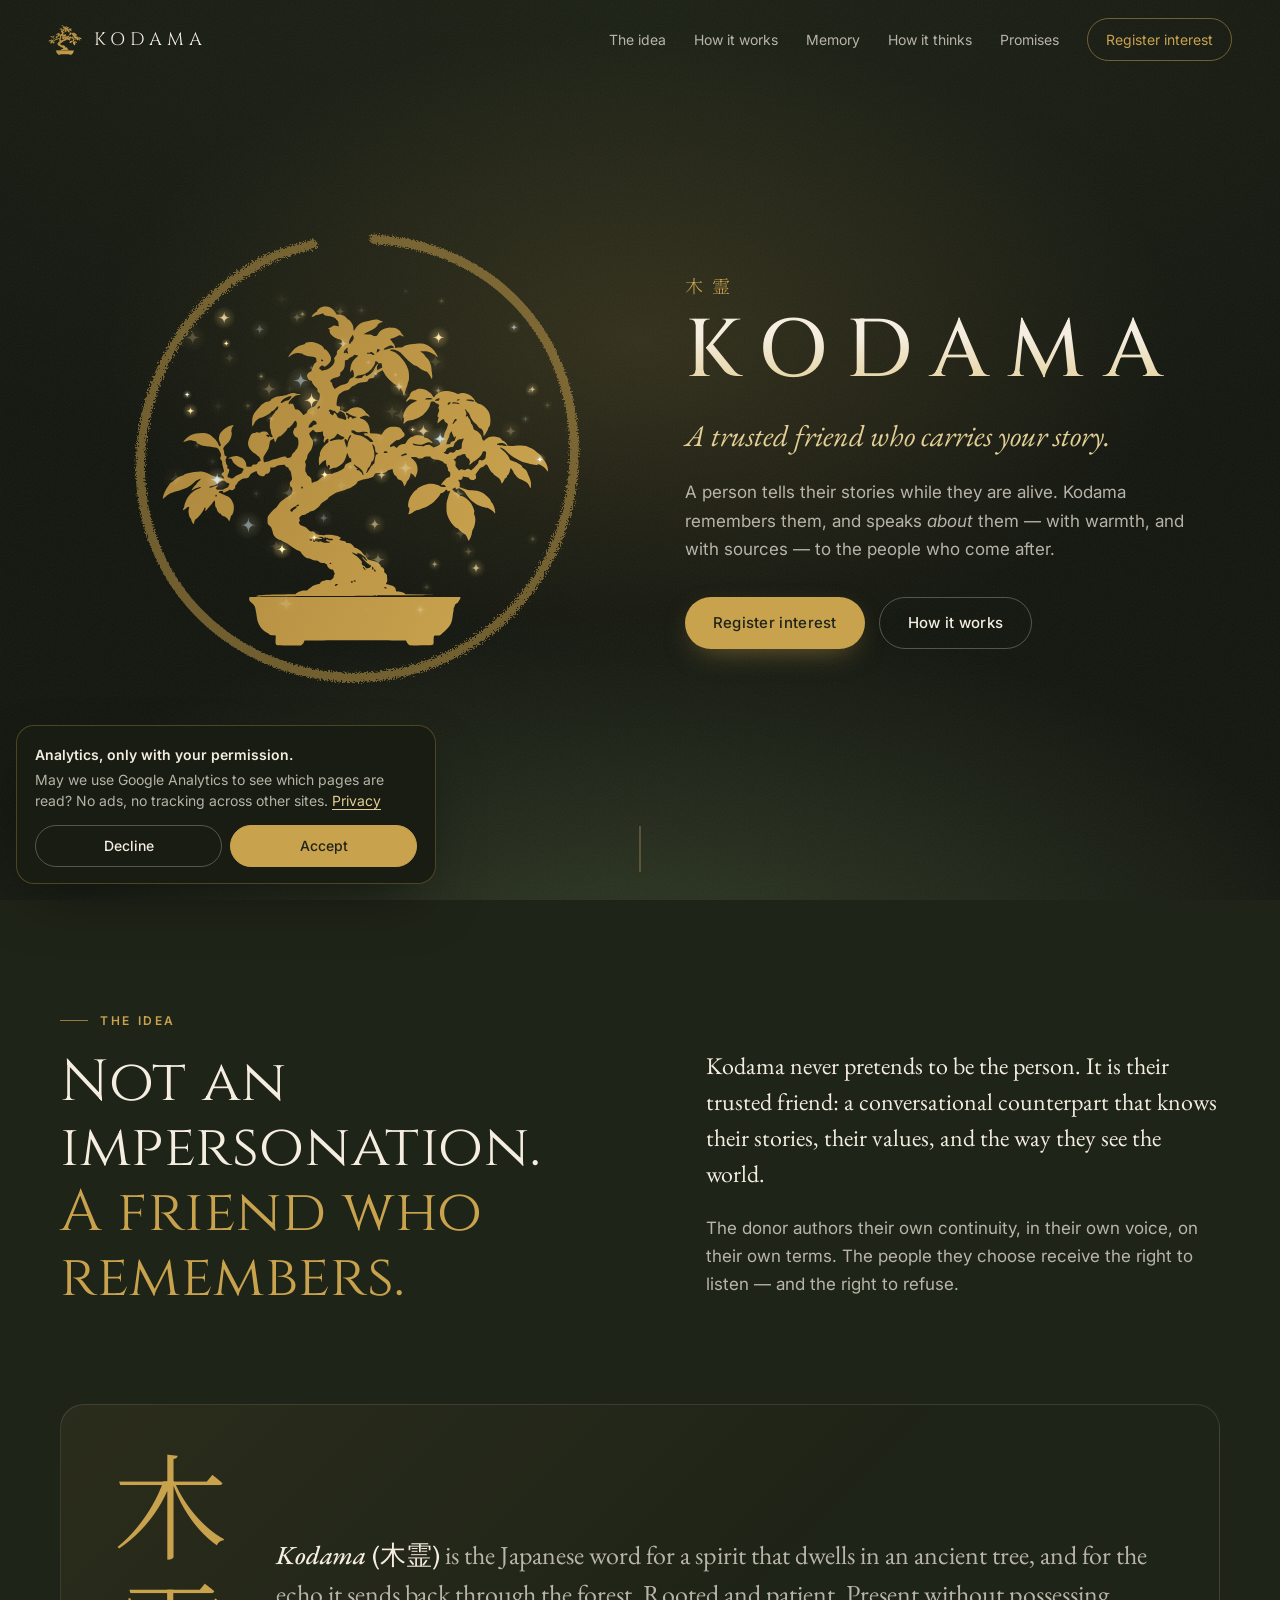
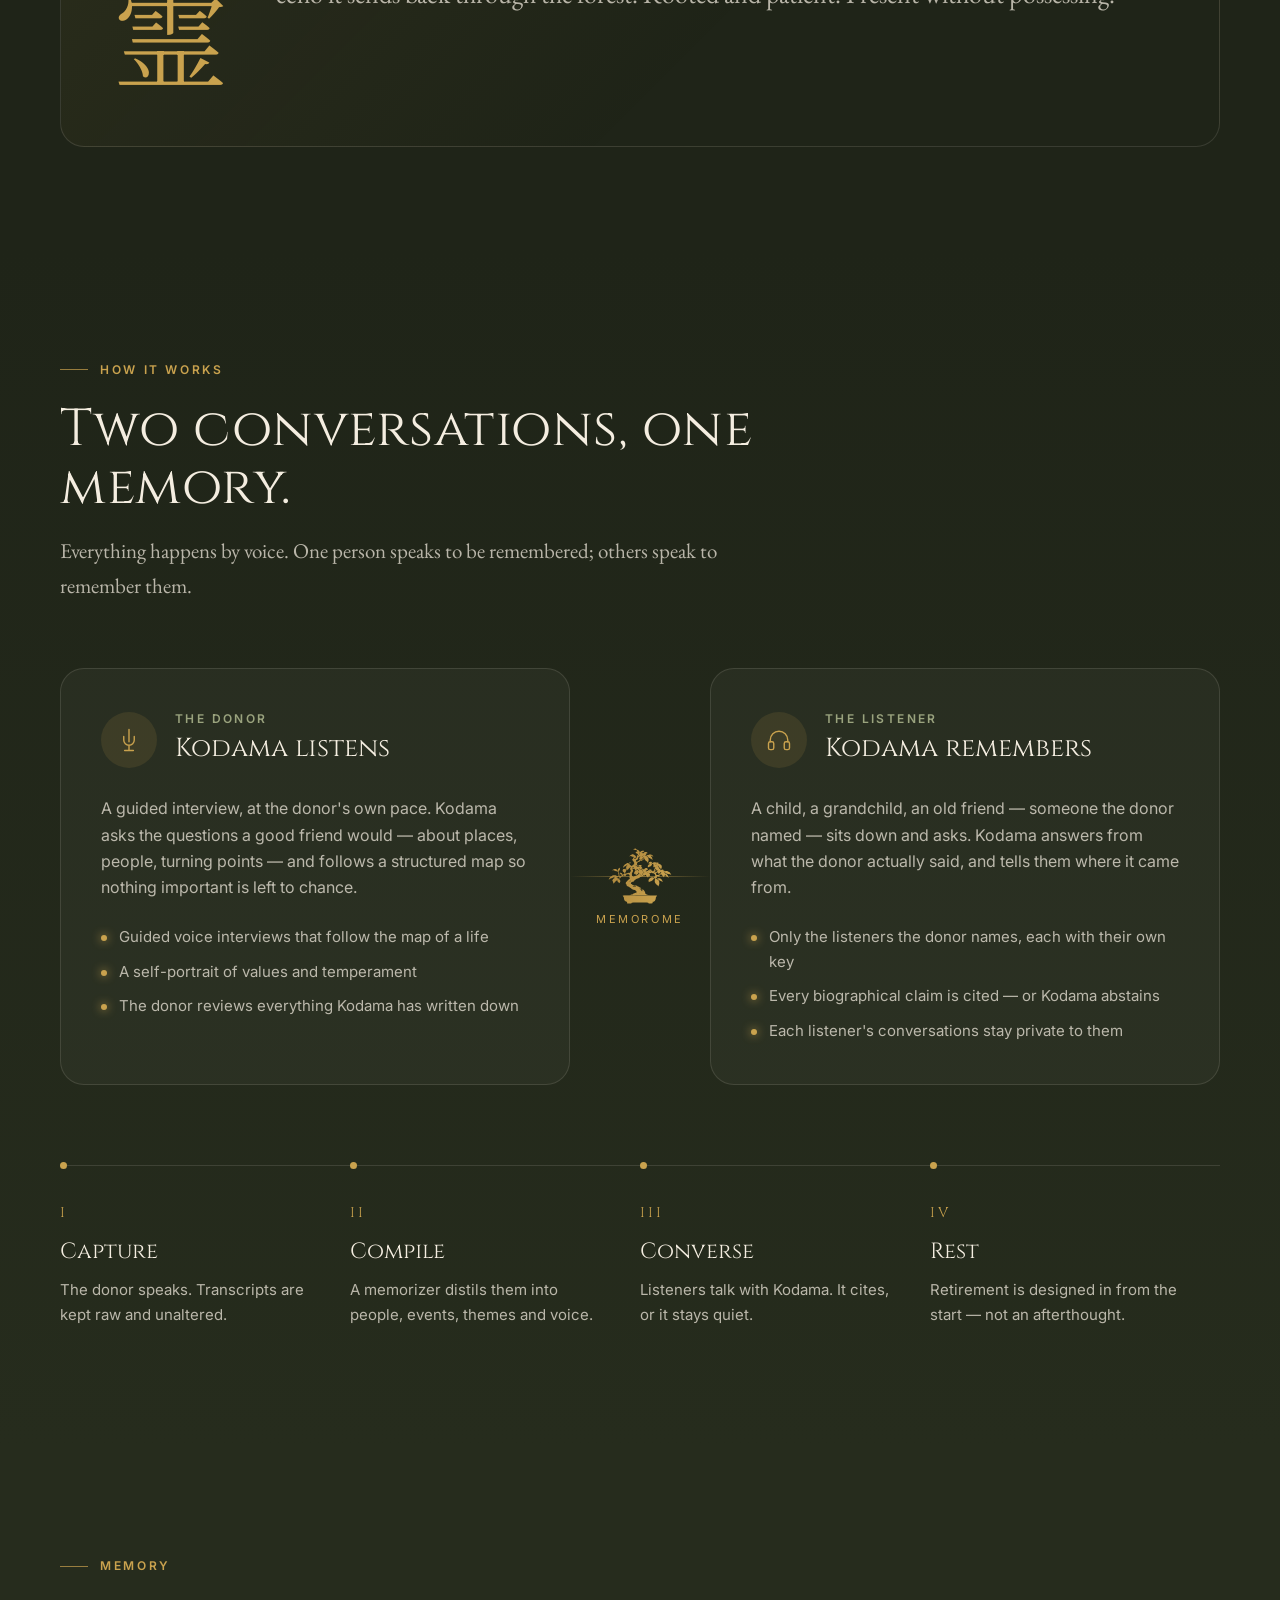
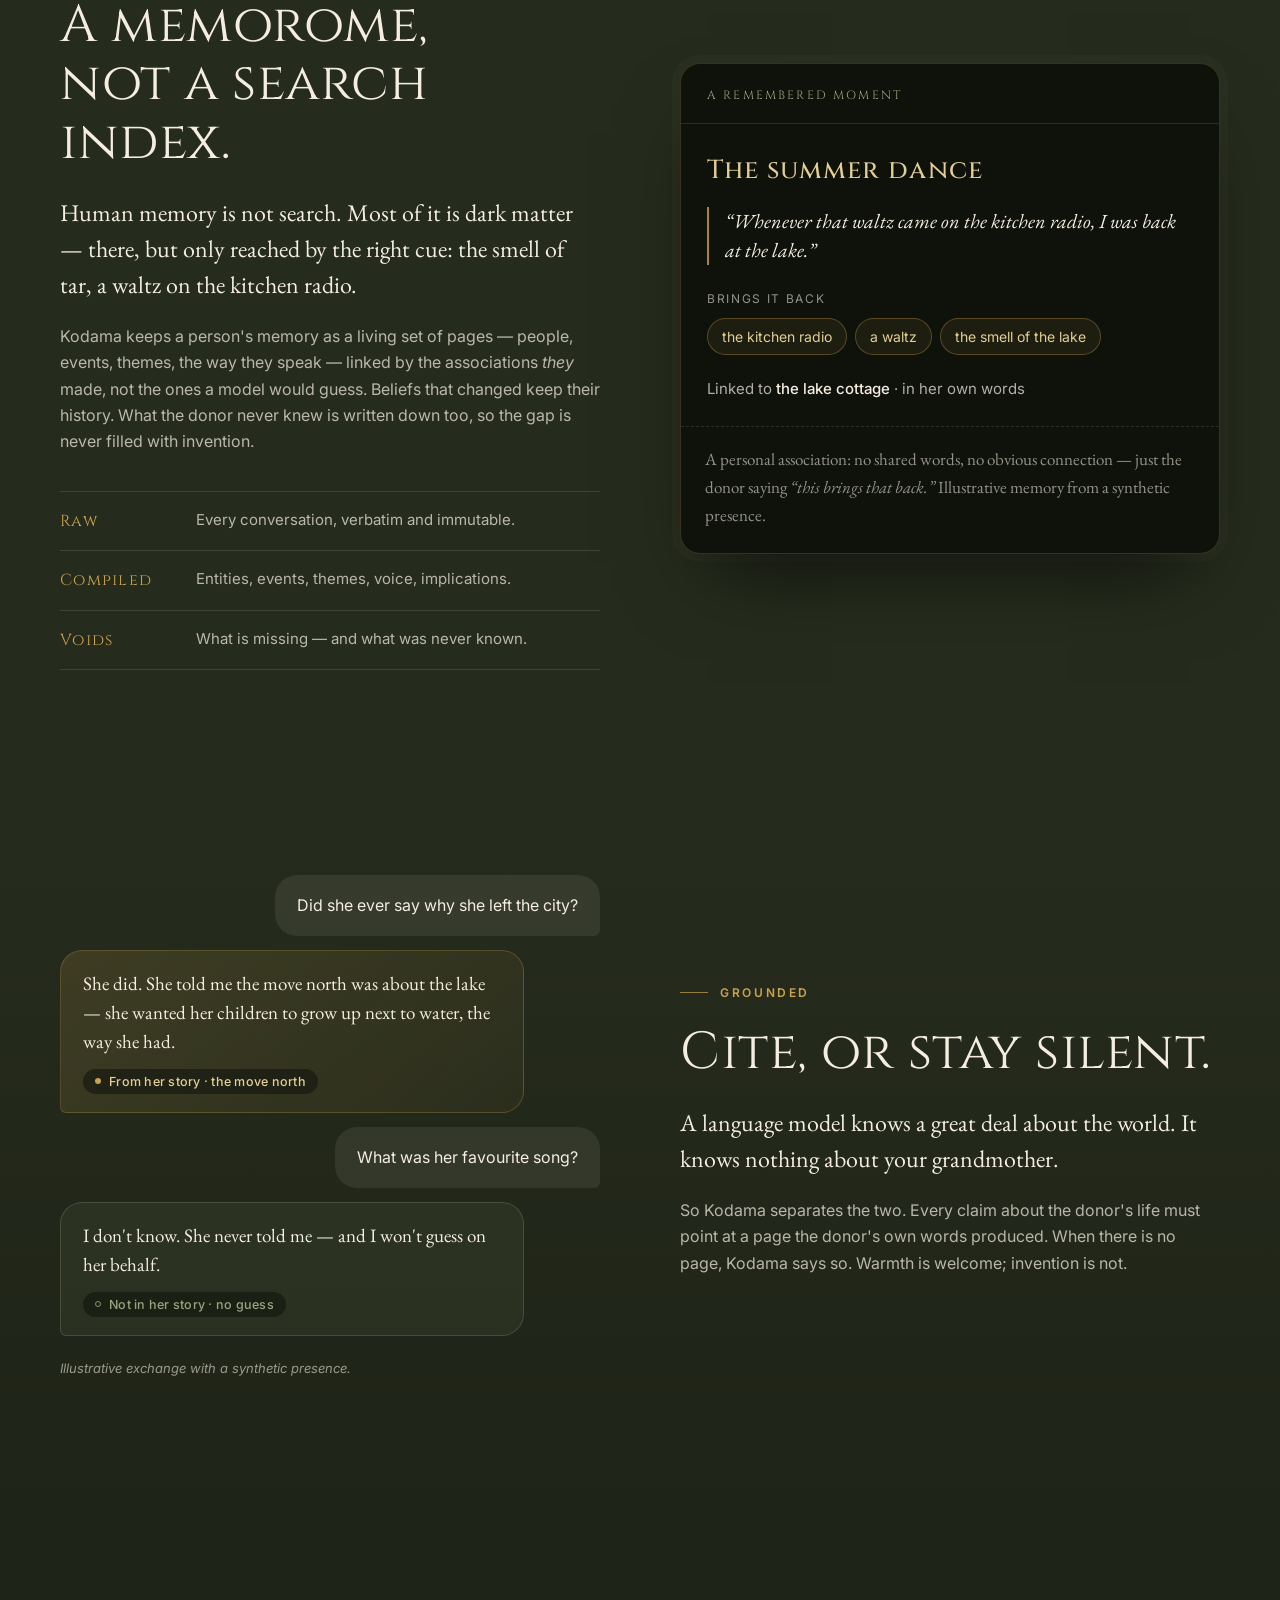
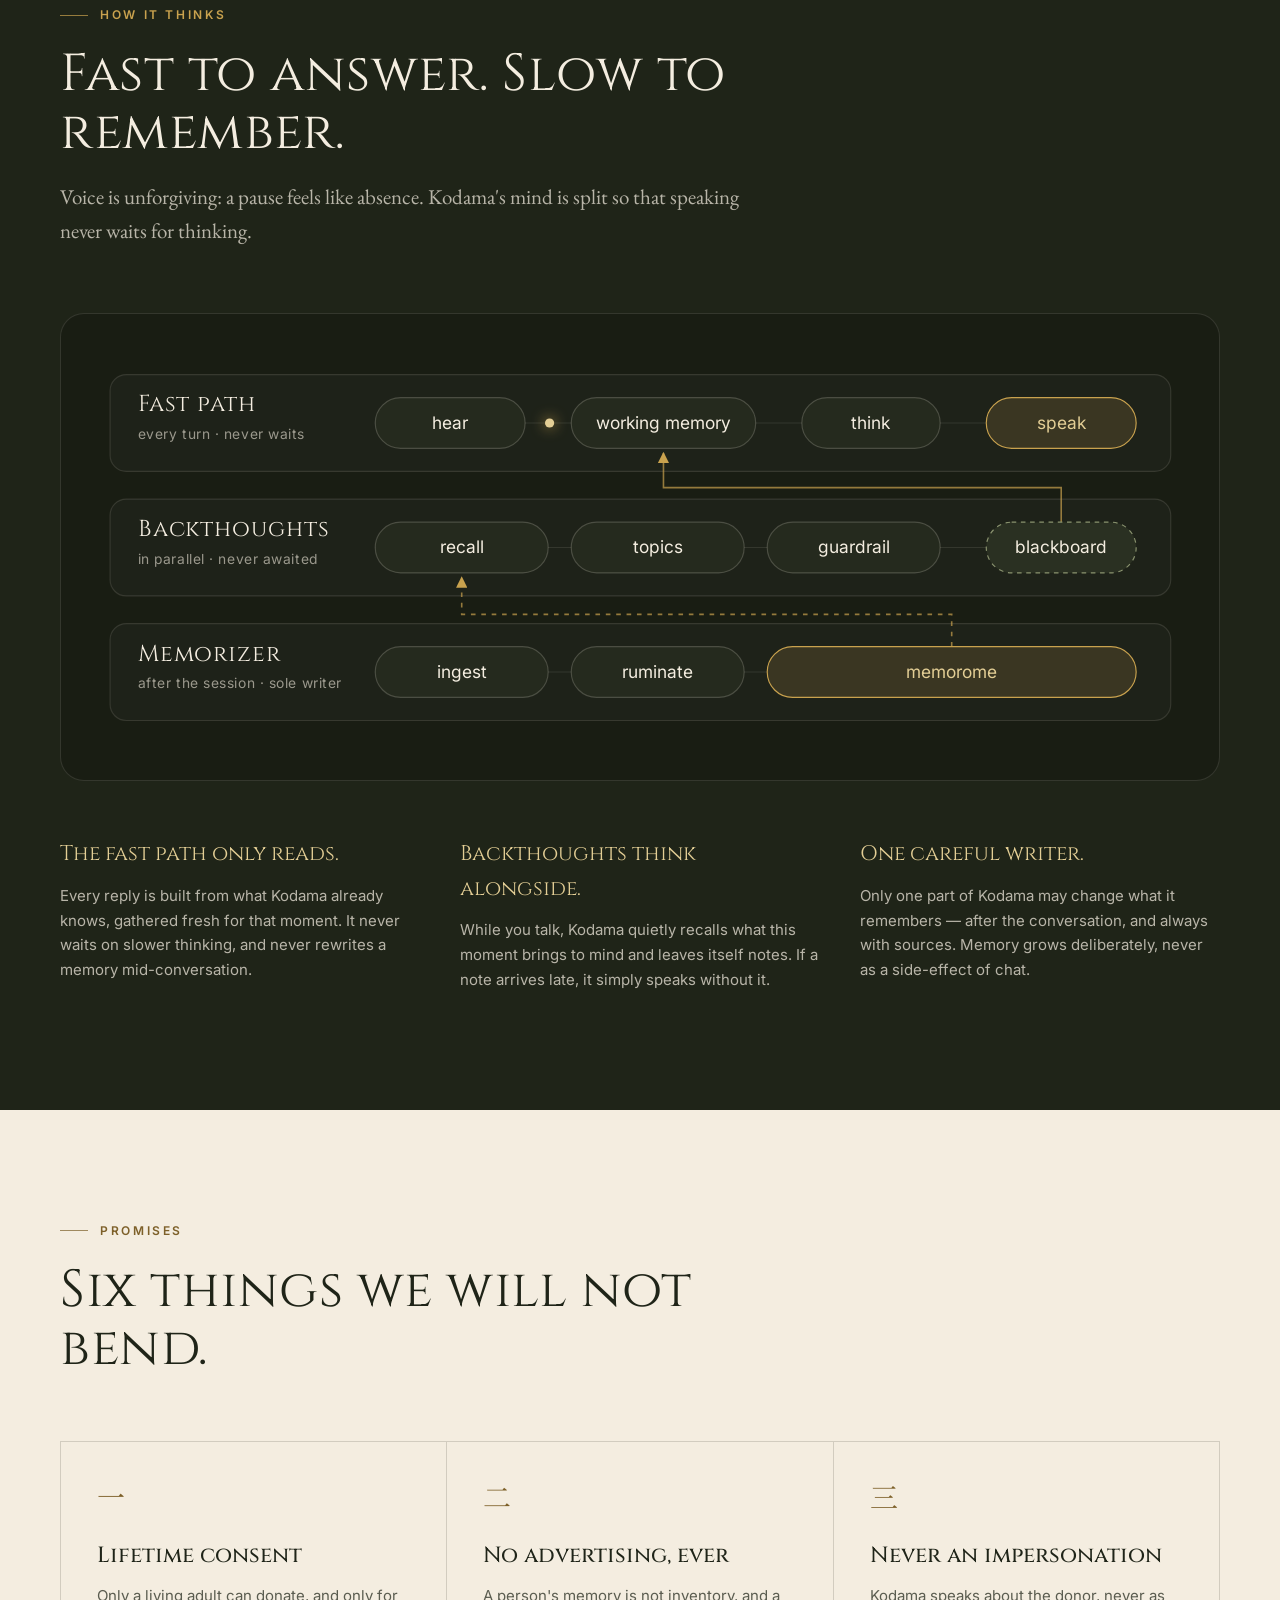
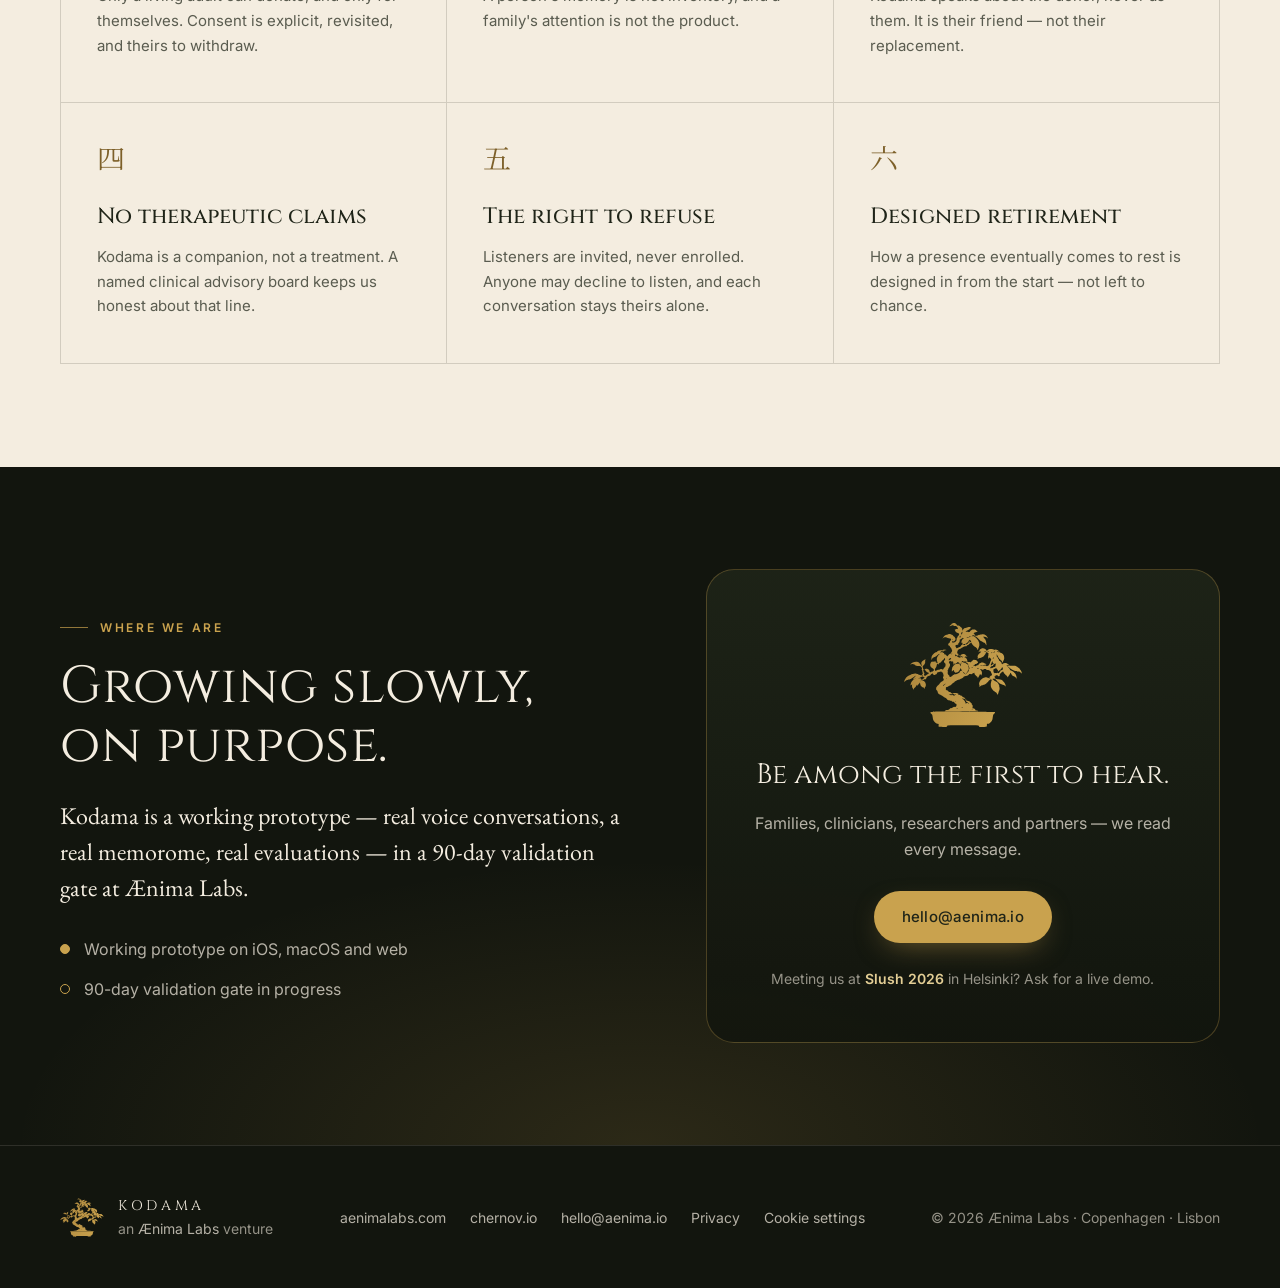
==== commit f718b78d: "Add analytics with an opt-in cookie banner - Consent Mode v2 defaults to denied in the page head; a " ====
--- a/index.html
+++ b/index.html
@@ -25,7 +25,24 @@
 	<link href="https://fonts.googleapis.com/css2?family=Cinzel:wght@400;500&family=EB+Garamond:ital,wght@0,400;0,500;1,400&family=Inter:wght@400;500;600&display=swap" rel="stylesheet">
 	<!-- Only the kanji the page uses: 木霊 and the numerals 一–六 -->
 	<link href="https://fonts.googleapis.com/css2?family=Noto+Serif+JP:wght@300;400&text=%E6%9C%A8%E9%9C%8A%E4%B8%80%E4%BA%8C%E4%B8%89%E5%9B%9B%E4%BA%94%E5%85%AD&display=swap" rel="stylesheet">
-	<link rel="stylesheet" href="styles.css?v=20261104">
+	<link rel="stylesheet" href="styles.css?v=20261105">
+	<!-- Consent Mode: analytics stays off until the visitor says yes (see consent.js).
+     A returning visitor's yes is restored here, so the Google tag fires on Initialization. -->
+	<script>
+		window.dataLayer = window.dataLayer || [];
+		function gtag() { dataLayer.push(arguments); }
+		gtag('consent', 'default', { ad_storage: 'denied', ad_user_data: 'denied', ad_personalization: 'denied', analytics_storage: 'denied' });
+		try {
+			var c = JSON.parse(localStorage.getItem('consent') || 'null');
+			if (c && c.analytics === 'granted' && Date.now() - c.at < 365 * 864e5) {
+				gtag('consent', 'update', { analytics_storage: 'granted' });
+			}
+		} catch (e) {}
+	</script>
+	<!-- Google Tag Manager -->
+	<script>(function(w,d,s,l,i){w[l]=w[l]||[];w[l].push({'gtm.start':new Date().getTime(),event:'gtm.js'});var f=d.getElementsByTagName(s)[0],j=d.createElement(s),dl=l!='dataLayer'?'&l='+l:'';j.async=true;j.src='https://www.googletagmanager.com/gtm.js?id='+i+dl;f.parentNode.insertBefore(j,f);})(window,document,'script','dataLayer','GTM-P8JJMC73');</script>
+	<!-- End Google Tag Manager -->
+
 	<script type="application/ld+json">
 	{"@context":"https://schema.org","@type":"Organization","name":"Kodama","url":"https://kodama.house/","logo":"https://kodama.house/assets/icon-192.png","email":"hello@aenima.io","slogan":"A trusted friend who carries your story.","parentOrganization":{"@type":"Organization","name":"Ænima Labs","url":"https://aenimalabs.com/"}}
 	</script>
@@ -357,11 +374,14 @@
 			<a href="https://aenimalabs.com">aenimalabs.com</a>
 			<a href="https://chernov.io">chernov.io</a>
 			<a href="mailto:hello@aenima.io">hello@aenima.io</a>
+			<a href="/privacy.html">Privacy</a>
+			<a href="#" data-cookie-settings>Cookie settings</a>
 		</nav>
 		<p class="footer-meta">&copy; <span id="year">2026</span> Ænima Labs · Copenhagen · Lisbon</p>
 	</div>
 </footer>
 
 <script src="main.js?v=20261104" defer></script>
+<script src="consent.js?v=20261105" defer></script>
 </body>
 </html>
--- a/styles.css
+++ b/styles.css
@@ -506,9 +506,23 @@
 @media (hover: none) {
 	.btn:hover, .voice-card:hover { transform: none; }
 }
+/* ─── Cookie consent (consent.js) ─── */
+.cc { position: fixed; left: 16px; bottom: 16px; z-index: 60; width: min(420px, calc(100% - 32px)); padding: 18px 18px 16px; border-radius: 18px; background: #181C12; color: var(--parchment); border: 1px solid rgba(201, 162, 78, .3); box-shadow: 0 24px 60px -20px rgba(0, 0, 0, .55); font: 400 14px/1.5 var(--sans); opacity: 0; transform: translateY(12px); transition: opacity .3s, transform .3s var(--ease); }
+.cc.is-open { opacity: 1; transform: none; }
+.cc[hidden] { display: none; }
+.cc-text { margin: 0 0 14px; color: var(--parchment-dim); }
+.cc-text strong { display: block; margin-bottom: 4px; font-weight: 600; color: var(--parchment); }
+.cc-text a { color: var(--gold-pale); text-underline-offset: 3px; }
+.cc-actions { display: flex; gap: 8px; }
+.cc-btn { flex: 1; height: 42px; border-radius: 999px; border: 1px solid rgba(244, 237, 224, .28); background: transparent; color: var(--parchment); font: 500 14px/1 var(--sans); cursor: pointer; transition: background .2s, border-color .2s, color .2s; }
+.cc-btn:hover { border-color: var(--gold-pale); }
+.cc-accept { background: var(--gold); border-color: var(--gold); color: var(--forest-deep); }
+.cc-accept:hover { background: var(--gold-pale); border-color: var(--gold-pale); }
+
 @media print {
 	.nav, .nav-sheet, .scroll-cue, .stardust, .skip { display: none !important; }
 	.reveal { opacity: 1 !important; transform: none !important; }
+	.cc { display: none !important; }
 }
 @media (prefers-reduced-motion: reduce) {
 	*, *::before, *::after { animation-duration: .001ms !important; animation-iteration-count: 1 !important; transition-duration: .001ms !important; scroll-behavior: auto !important; }
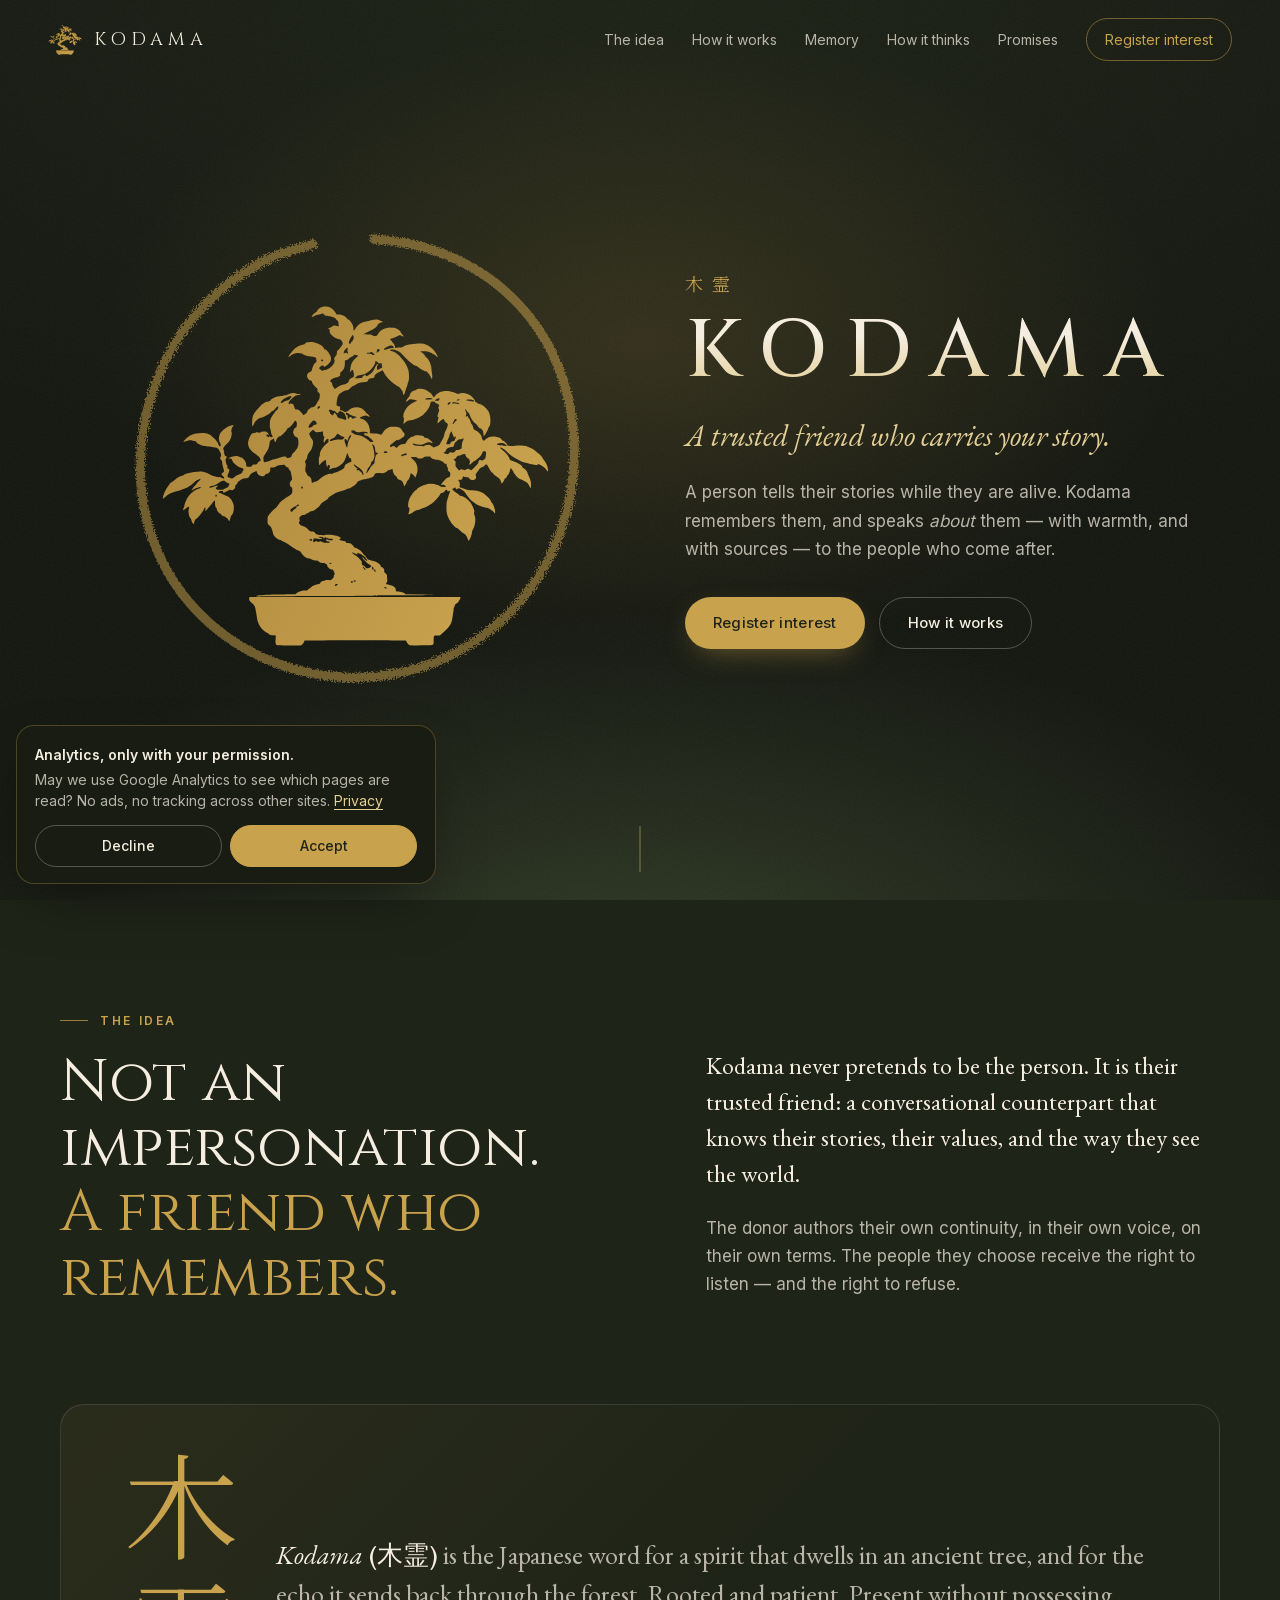
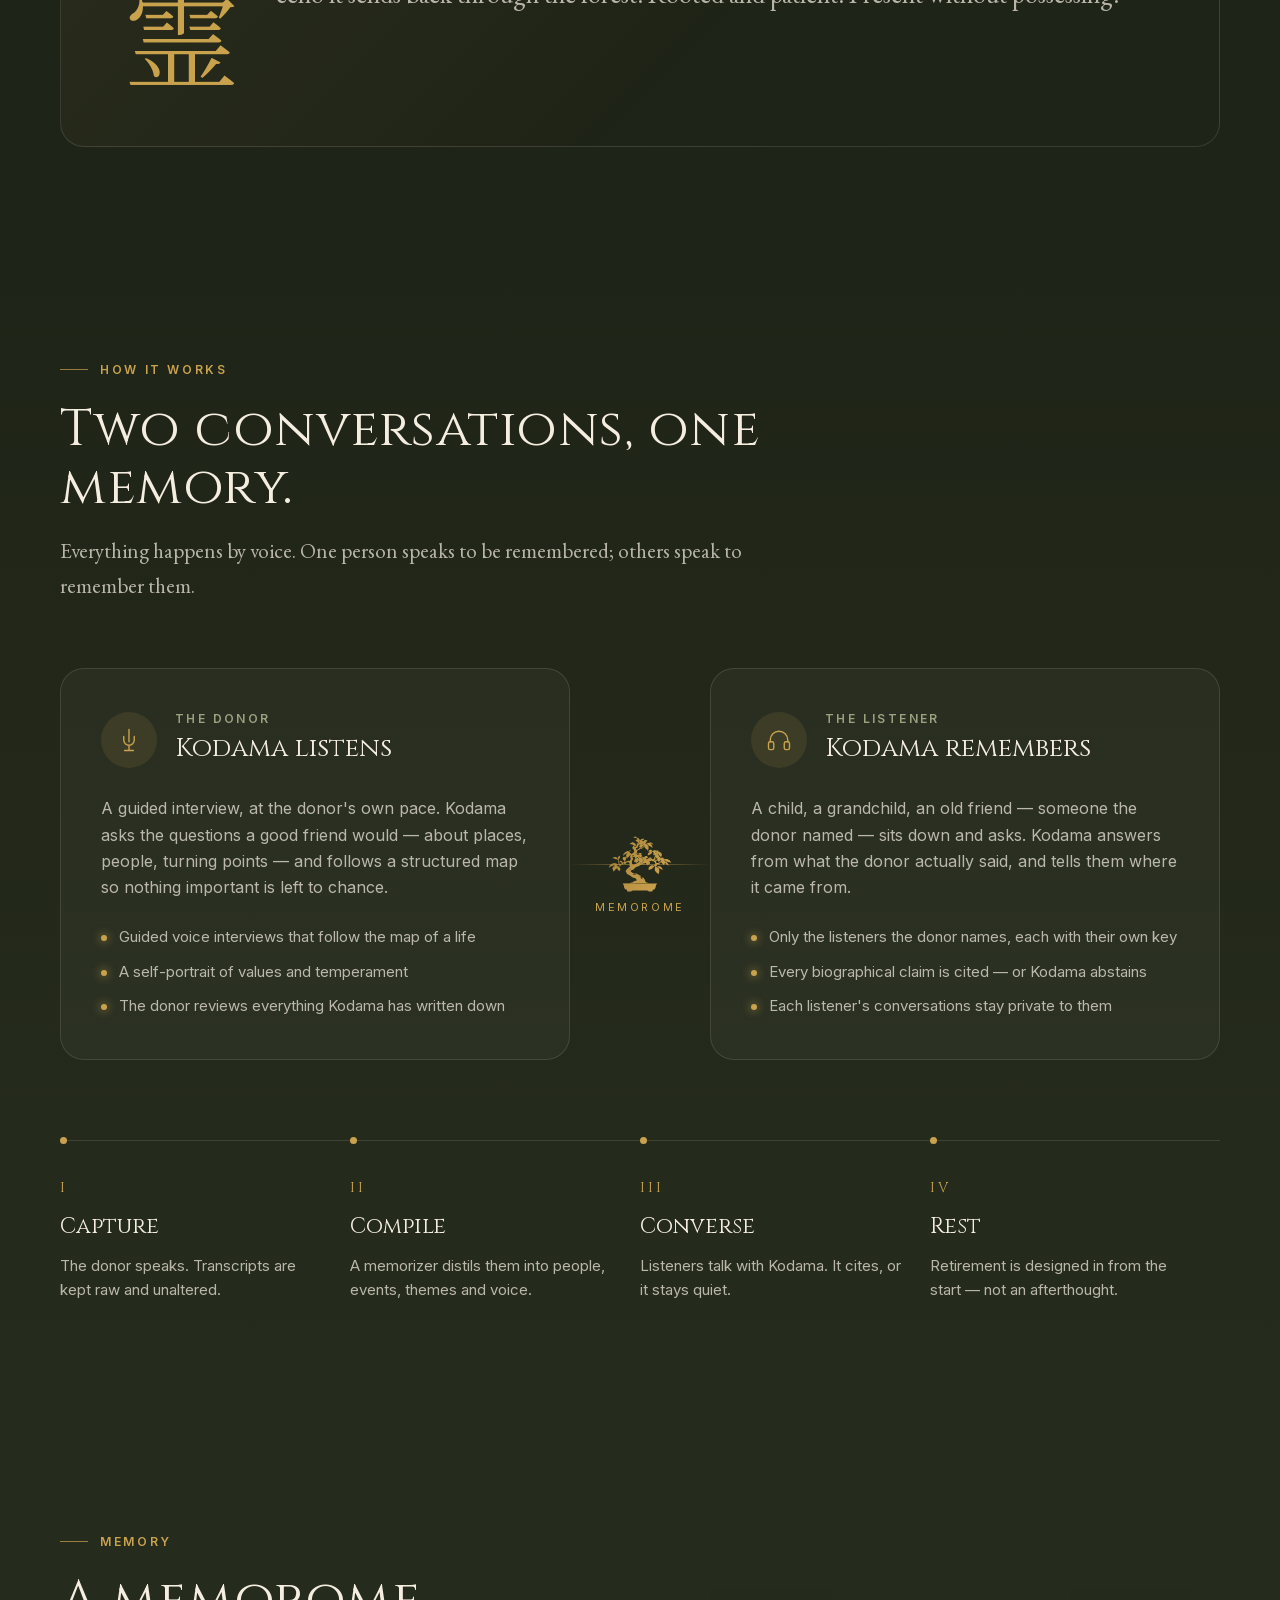
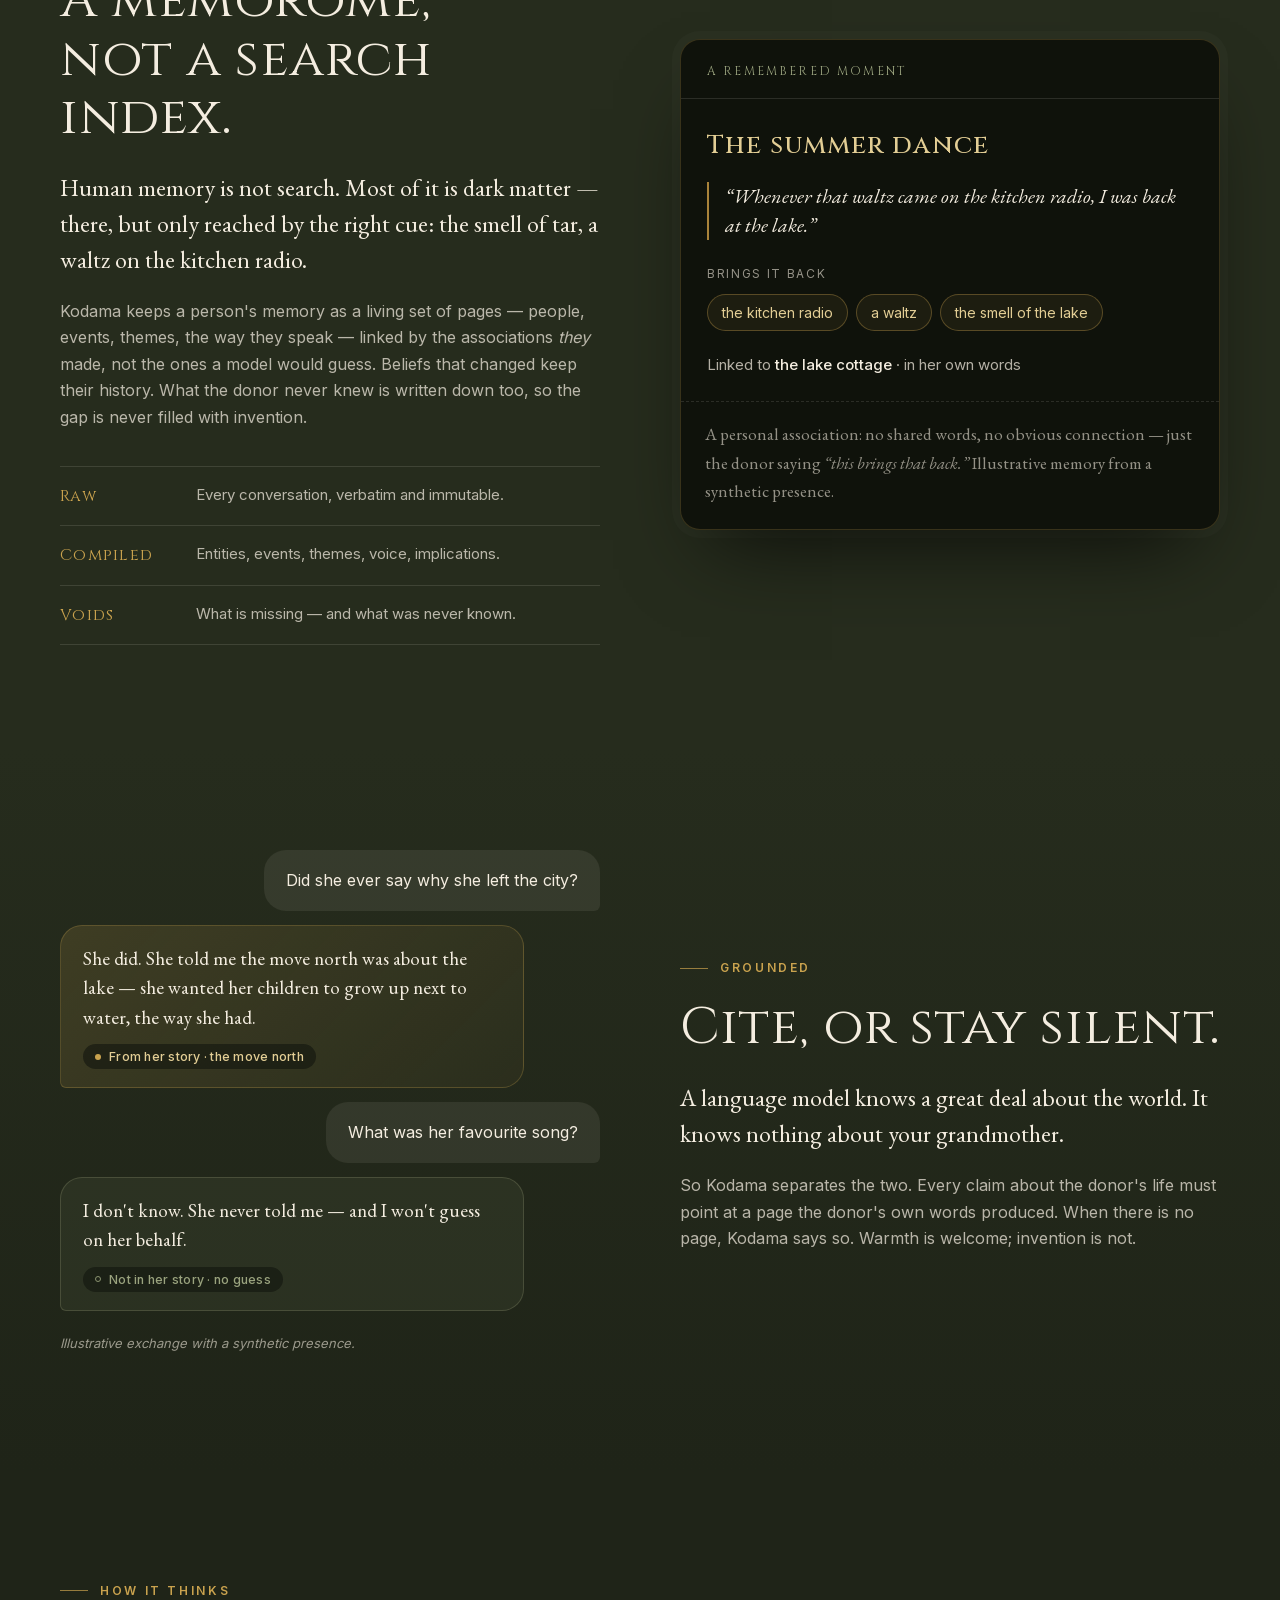
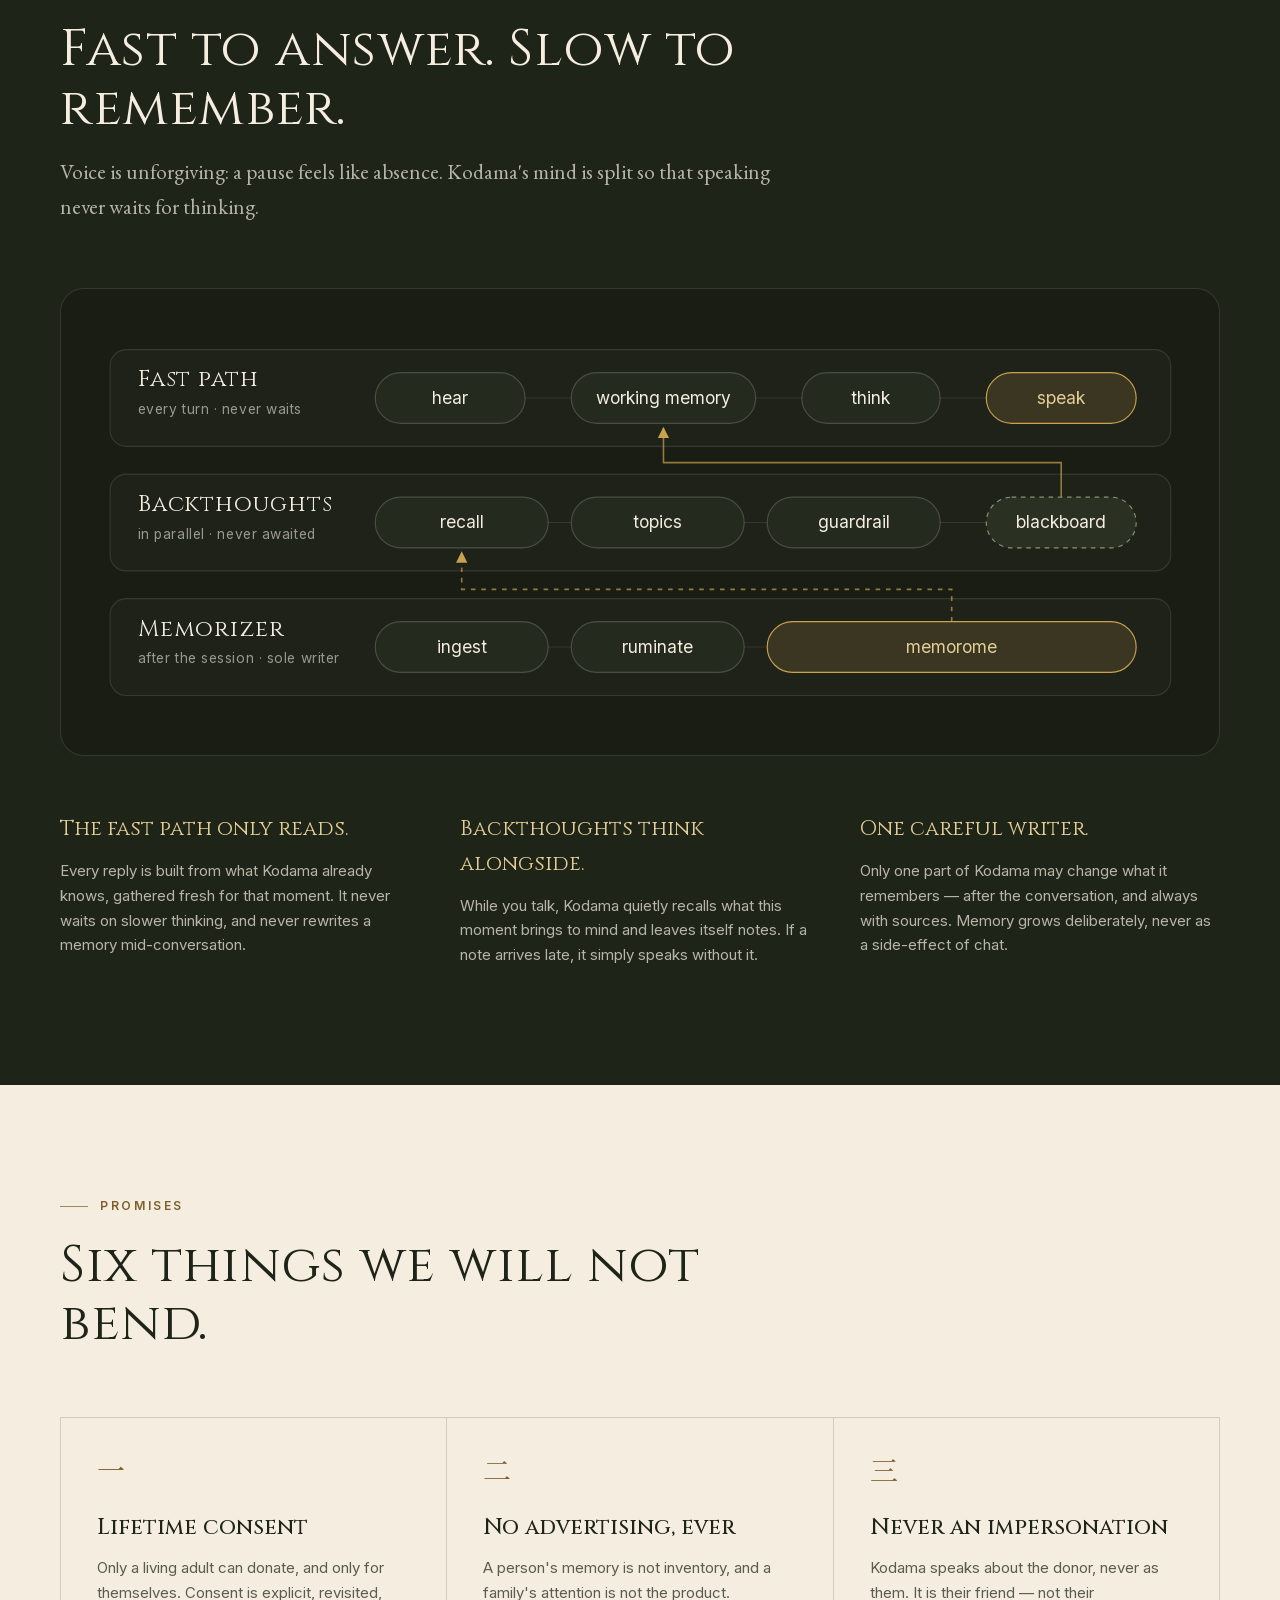
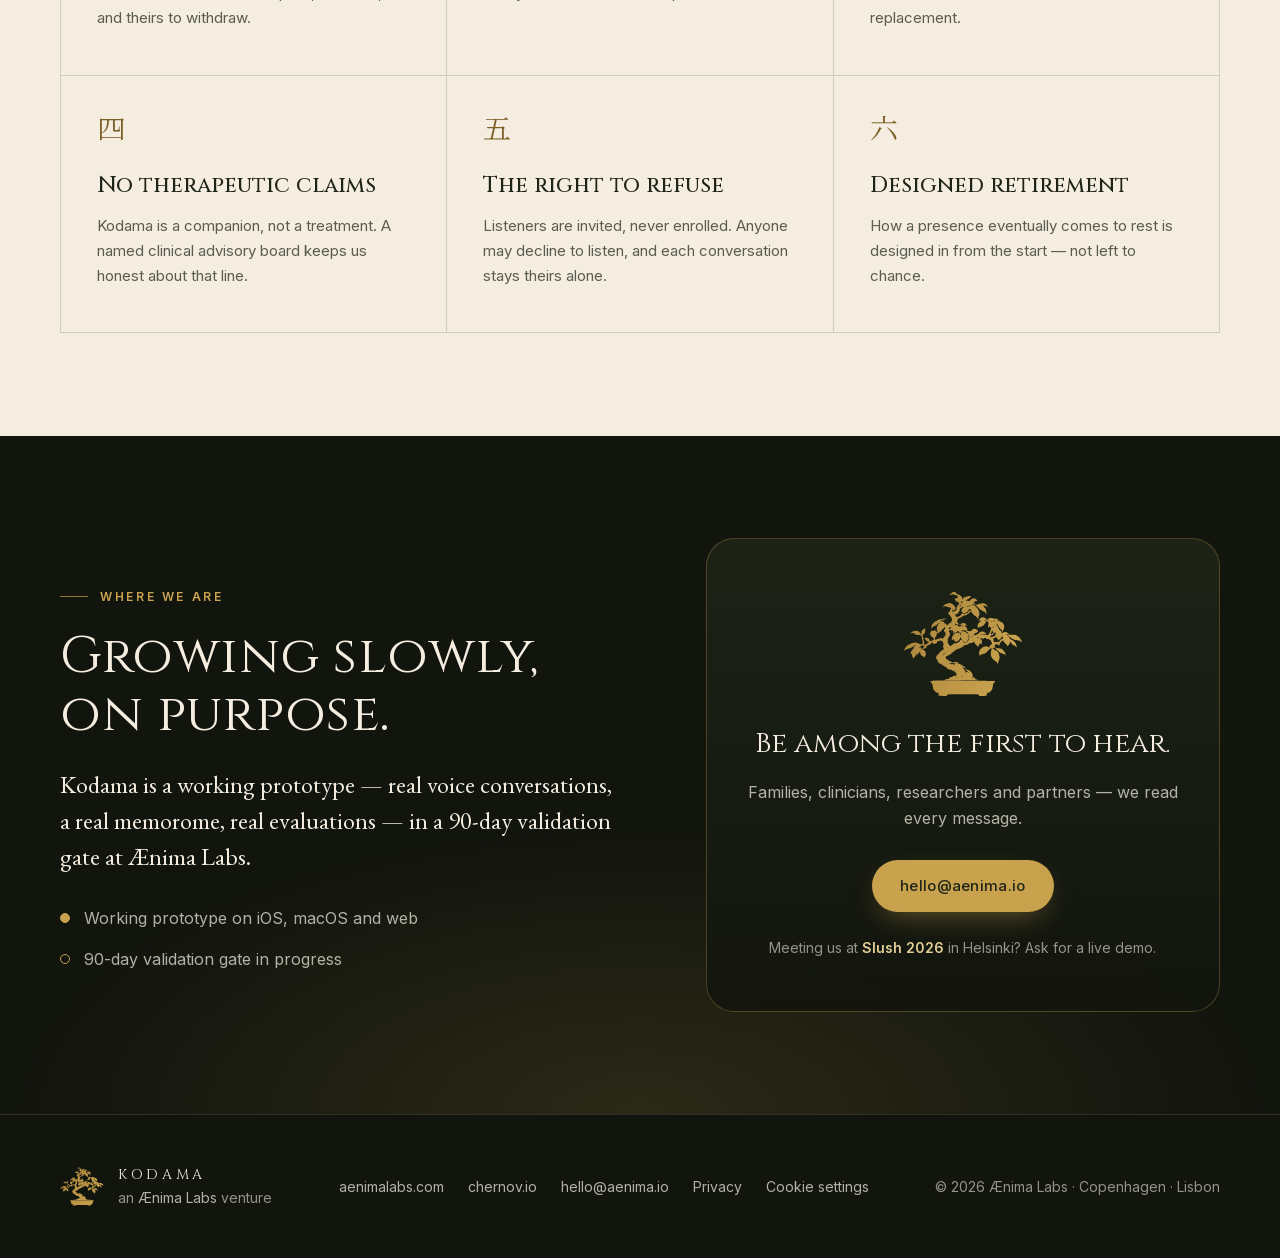
==== commit 4dbee5d4: "Self-host the fonts The typefaces were loaded from Google Fonts, so every visitor's IP address reach" ====
--- a/index.html
+++ b/index.html
@@ -20,12 +20,9 @@
 	<meta name="twitter:card" content="summary_large_image">
 	<link rel="icon" type="image/png" sizes="32x32" href="assets/favicon.png">
 	<link rel="apple-touch-icon" href="assets/icon-192.png">
-	<link rel="preconnect" href="https://fonts.googleapis.com">
-	<link rel="preconnect" href="https://fonts.gstatic.com" crossorigin>
-	<link href="https://fonts.googleapis.com/css2?family=Cinzel:wght@400;500&family=EB+Garamond:ital,wght@0,400;0,500;1,400&family=Inter:wght@400;500;600&display=swap" rel="stylesheet">
-	<!-- Only the kanji the page uses: 木霊 and the numerals 一–六 -->
-	<link href="https://fonts.googleapis.com/css2?family=Noto+Serif+JP:wght@300;400&text=%E6%9C%A8%E9%9C%8A%E4%B8%80%E4%BA%8C%E4%B8%89%E5%9B%9B%E4%BA%94%E5%85%AD&display=swap" rel="stylesheet">
-	<link rel="stylesheet" href="styles.css?v=20261105">
+	<link rel="preload" href="assets/fonts/cinzel-normal-latin.woff2" as="font" type="font/woff2" crossorigin>
+	<link rel="preload" href="assets/fonts/inter-normal-latin.woff2" as="font" type="font/woff2" crossorigin>
+	<link rel="stylesheet" href="styles.css?v=20261106">
 	<!-- Consent Mode: analytics stays off until the visitor says yes (see consent.js).
      A returning visitor's yes is restored here, so the Google tag fires on Initialization. -->
 	<script>
--- a/styles.css
+++ b/styles.css
@@ -1,5 +1,88 @@
 /* Kodama — kodama.house
    Palette: Kodama Design System v2 (wood / stone / leaf). Mark: traced moyogi bonsai. */
+
+/* ─── Fonts: self-hosted (SIL Open Font License), so no request reaches Google before consent ─── */
+/* Cinzel normal 400 500 — latin-ext */
+@font-face {
+	font-family: 'Cinzel';
+	font-style: normal;
+	font-weight: 400 500;
+	font-display: swap;
+	src: url("assets/fonts/cinzel-normal-latin-ext.woff2") format('woff2');
+	unicode-range: U+0100-02BA, U+02BD-02C5, U+02C7-02CC, U+02CE-02D7, U+02DD-02FF, U+0304, U+0308, U+0329, U+1D00-1DBF, U+1E00-1E9F, U+1EF2-1EFF, U+2020, U+20A0-20AB, U+20AD-20C4, U+2113, U+2C60-2C7F, U+A720-A7FF;
+}
+/* Cinzel normal 400 500 — latin */
+@font-face {
+	font-family: 'Cinzel';
+	font-style: normal;
+	font-weight: 400 500;
+	font-display: swap;
+	src: url("assets/fonts/cinzel-normal-latin.woff2") format('woff2');
+	unicode-range: U+0000-00FF, U+0131, U+0152-0153, U+02BB-02BC, U+02C6, U+02DA, U+02DC, U+0304, U+0308, U+0329, U+2000-206F, U+20AC, U+2122, U+2191, U+2193, U+2212, U+2215, U+FEFF, U+FFFD;
+}
+/* EB Garamond italic 400 — latin-ext */
+@font-face {
+	font-family: 'EB Garamond';
+	font-style: italic;
+	font-weight: 400;
+	font-display: swap;
+	src: url("assets/fonts/eb-garamond-italic-latin-ext.woff2") format('woff2');
+	unicode-range: U+0100-02BA, U+02BD-02C5, U+02C7-02CC, U+02CE-02D7, U+02DD-02FF, U+0304, U+0308, U+0329, U+1D00-1DBF, U+1E00-1E9F, U+1EF2-1EFF, U+2020, U+20A0-20AB, U+20AD-20C4, U+2113, U+2C60-2C7F, U+A720-A7FF;
+}
+/* EB Garamond italic 400 — latin */
+@font-face {
+	font-family: 'EB Garamond';
+	font-style: italic;
+	font-weight: 400;
+	font-display: swap;
+	src: url("assets/fonts/eb-garamond-italic-latin.woff2") format('woff2');
+	unicode-range: U+0000-00FF, U+0131, U+0152-0153, U+02BB-02BC, U+02C6, U+02DA, U+02DC, U+0304, U+0308, U+0329, U+2000-206F, U+20AC, U+2122, U+2191, U+2193, U+2212, U+2215, U+FEFF, U+FFFD;
+}
+/* EB Garamond normal 400 500 — latin-ext */
+@font-face {
+	font-family: 'EB Garamond';
+	font-style: normal;
+	font-weight: 400 500;
+	font-display: swap;
+	src: url("assets/fonts/eb-garamond-normal-latin-ext.woff2") format('woff2');
+	unicode-range: U+0100-02BA, U+02BD-02C5, U+02C7-02CC, U+02CE-02D7, U+02DD-02FF, U+0304, U+0308, U+0329, U+1D00-1DBF, U+1E00-1E9F, U+1EF2-1EFF, U+2020, U+20A0-20AB, U+20AD-20C4, U+2113, U+2C60-2C7F, U+A720-A7FF;
+}
+/* EB Garamond normal 400 500 — latin */
+@font-face {
+	font-family: 'EB Garamond';
+	font-style: normal;
+	font-weight: 400 500;
+	font-display: swap;
+	src: url("assets/fonts/eb-garamond-normal-latin.woff2") format('woff2');
+	unicode-range: U+0000-00FF, U+0131, U+0152-0153, U+02BB-02BC, U+02C6, U+02DA, U+02DC, U+0304, U+0308, U+0329, U+2000-206F, U+20AC, U+2122, U+2191, U+2193, U+2212, U+2215, U+FEFF, U+FFFD;
+}
+/* Inter normal 400 600 — latin-ext */
+@font-face {
+	font-family: 'Inter';
+	font-style: normal;
+	font-weight: 400 600;
+	font-display: swap;
+	src: url("assets/fonts/inter-normal-latin-ext.woff2") format('woff2');
+	unicode-range: U+0100-02BA, U+02BD-02C5, U+02C7-02CC, U+02CE-02D7, U+02DD-02FF, U+0304, U+0308, U+0329, U+1D00-1DBF, U+1E00-1E9F, U+1EF2-1EFF, U+2020, U+20A0-20AB, U+20AD-20C4, U+2113, U+2C60-2C7F, U+A720-A7FF;
+}
+/* Inter normal 400 600 — latin */
+@font-face {
+	font-family: 'Inter';
+	font-style: normal;
+	font-weight: 400 600;
+	font-display: swap;
+	src: url("assets/fonts/inter-normal-latin.woff2") format('woff2');
+	unicode-range: U+0000-00FF, U+0131, U+0152-0153, U+02BB-02BC, U+02C6, U+02DA, U+02DC, U+0304, U+0308, U+0329, U+2000-206F, U+20AC, U+2122, U+2191, U+2193, U+2212, U+2215, U+FEFF, U+FFFD;
+}
+/* Noto Serif JP normal 300 400 — subset */
+@font-face {
+	font-family: 'Noto Serif JP';
+	font-style: normal;
+	font-weight: 300 400;
+	font-display: swap;
+	src: url("assets/fonts/noto-serif-jp-normal-subset.woff2") format('woff2');
+	unicode-range: U+4e00, U+4e09, U+4e8c, U+4e94, U+516d, U+56db, U+6728, U+970a;
+}
 
 :root {
 	--night: #12150E;
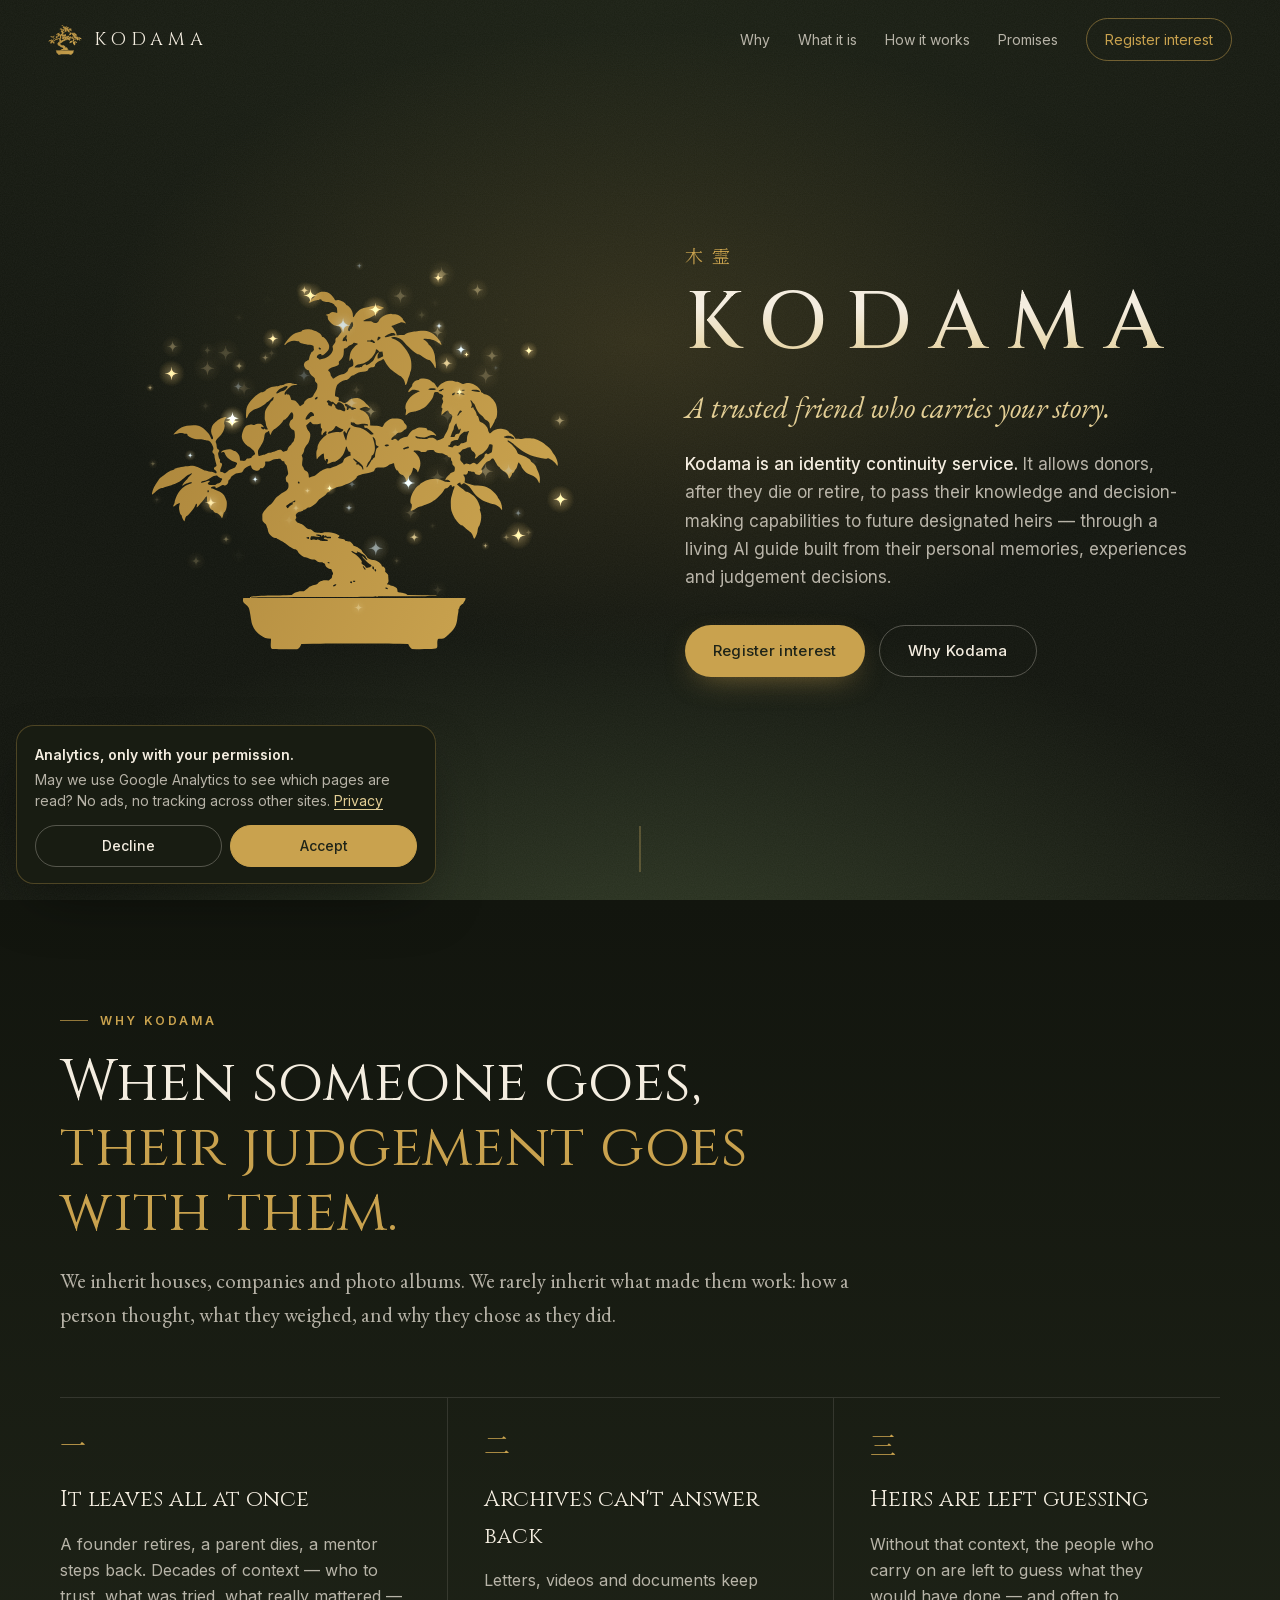
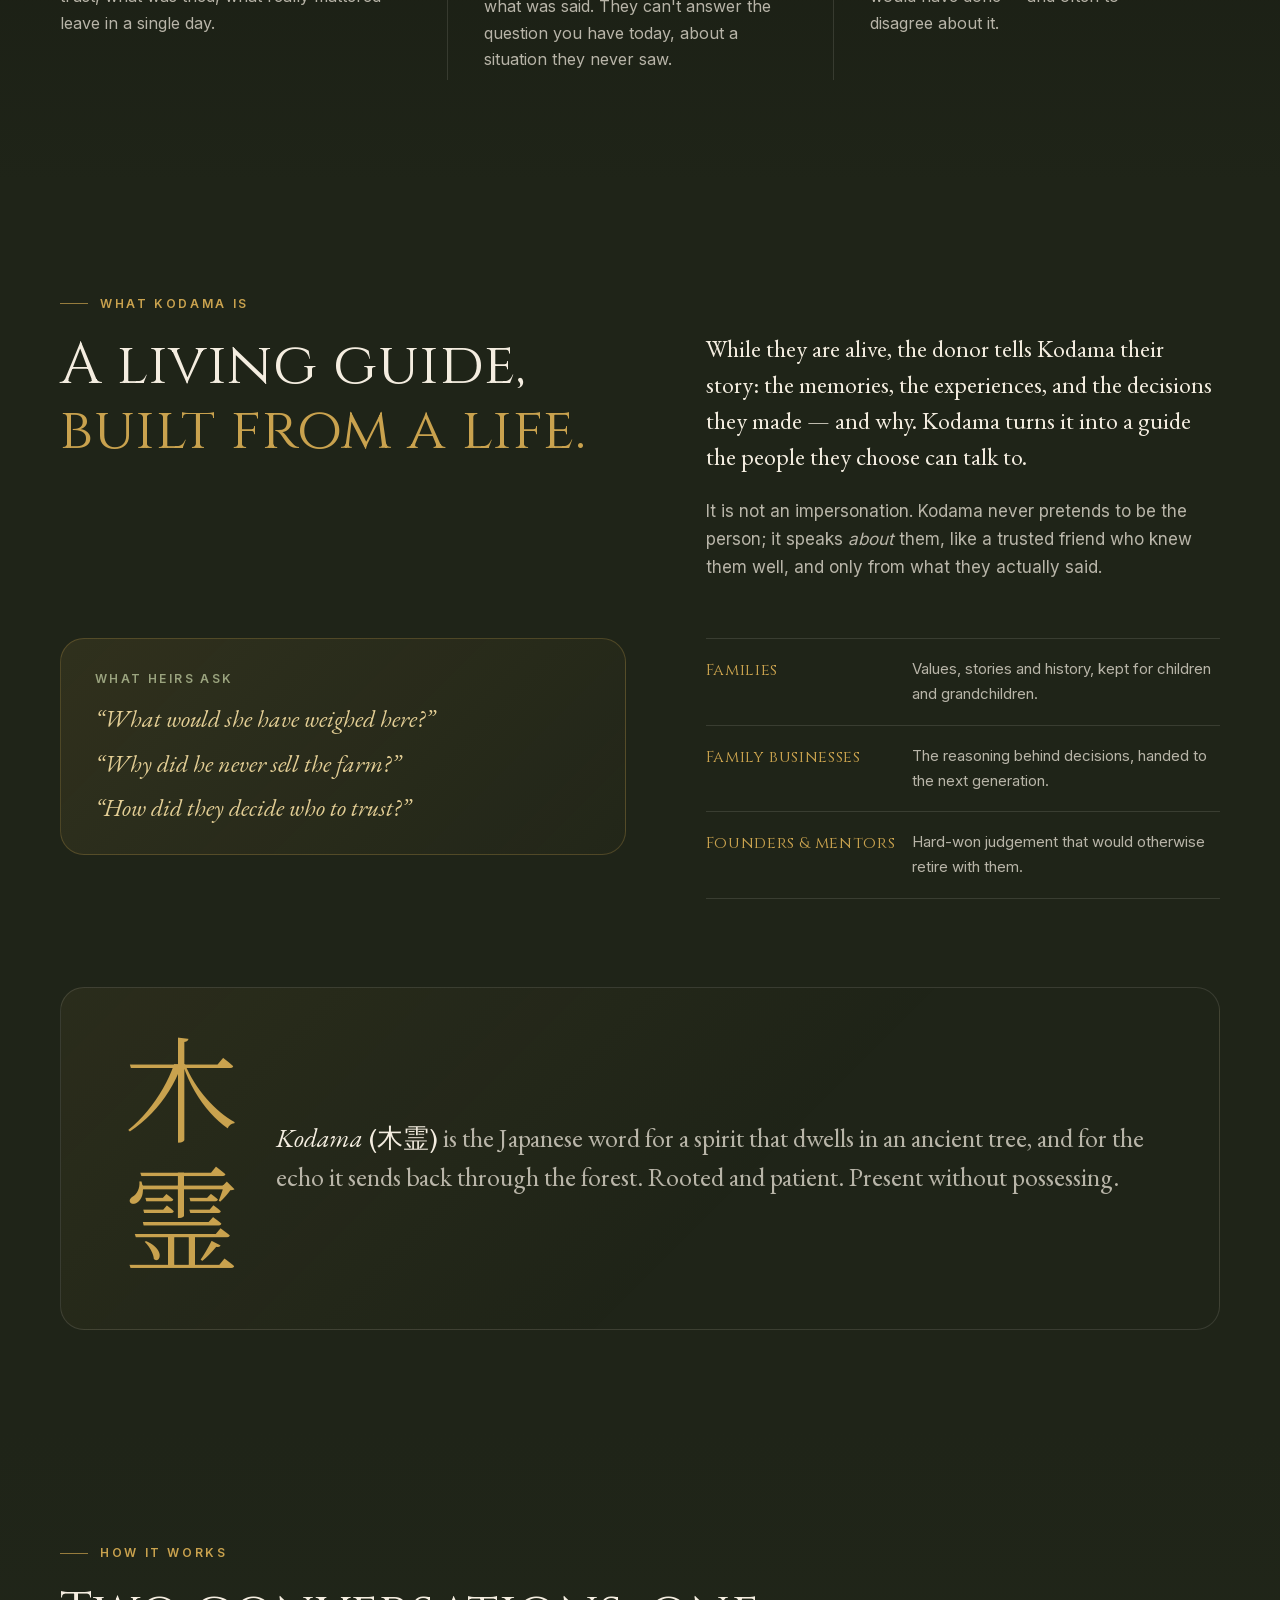
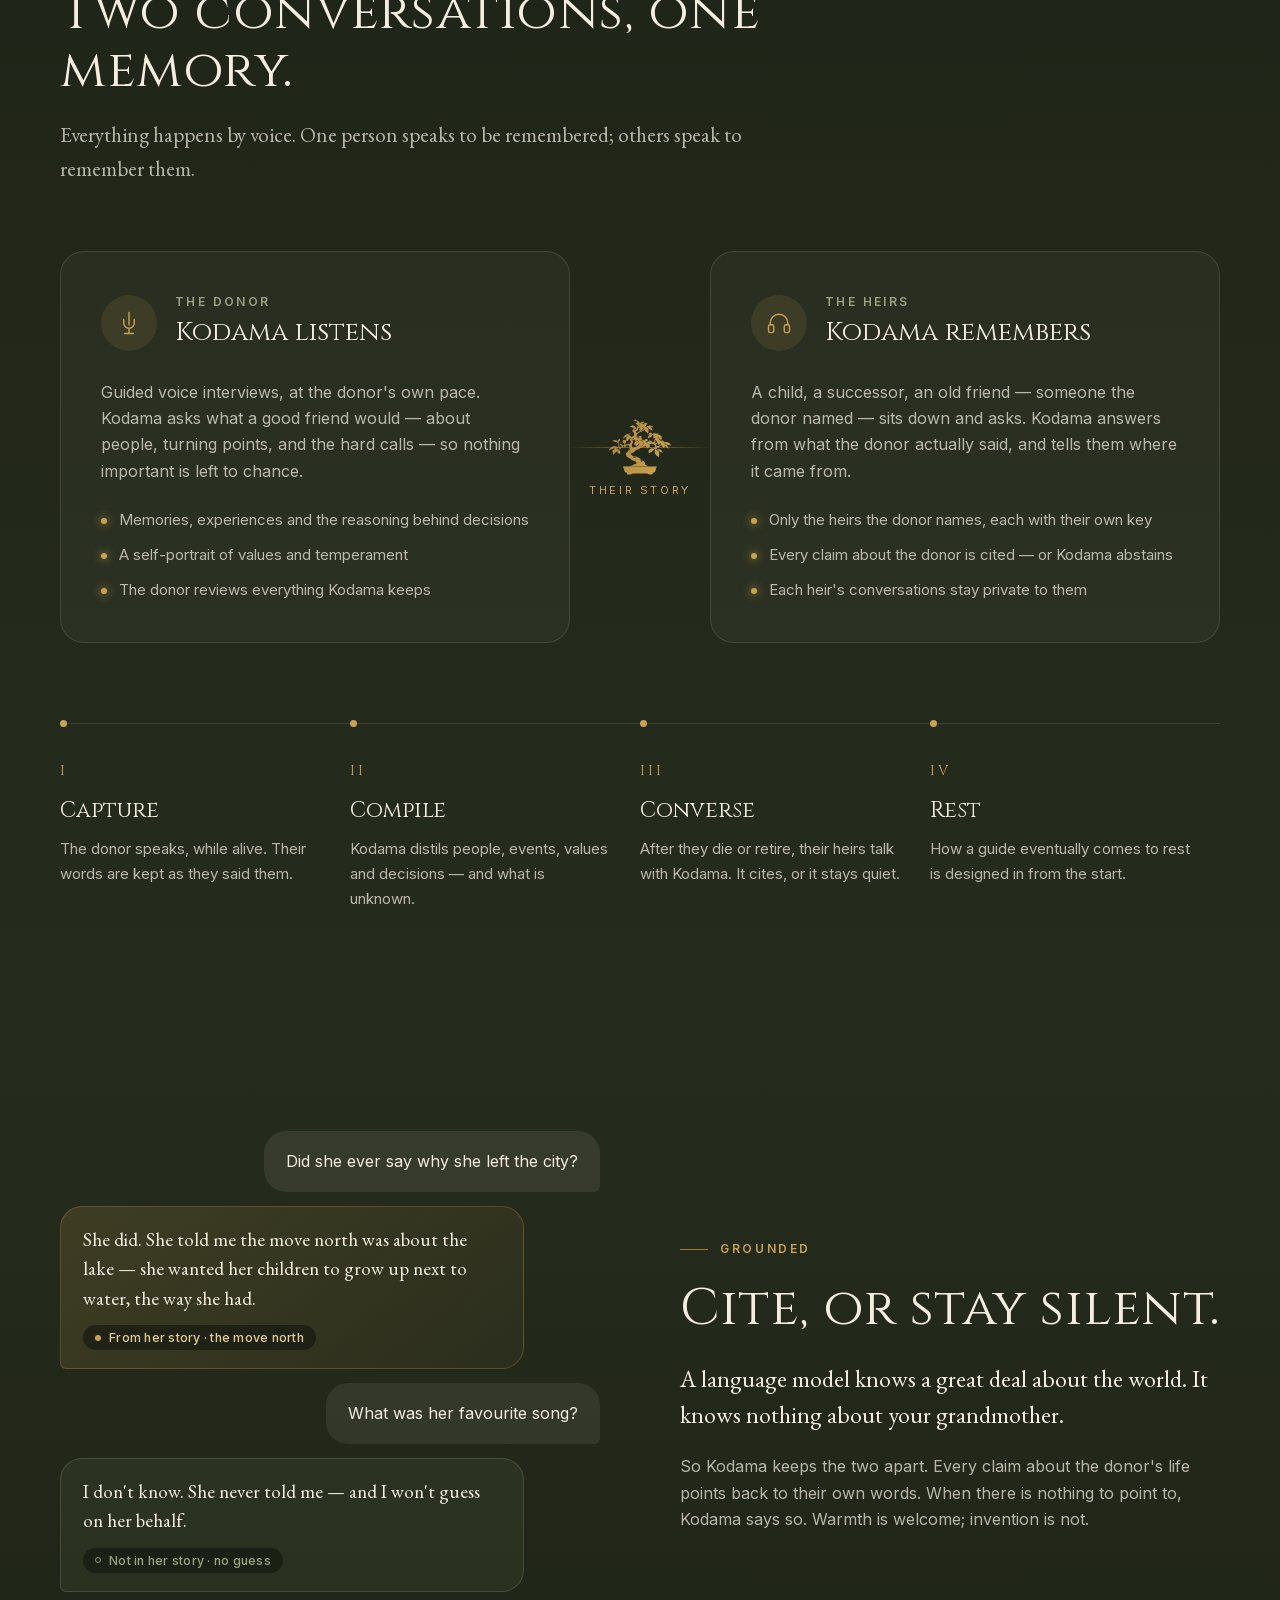
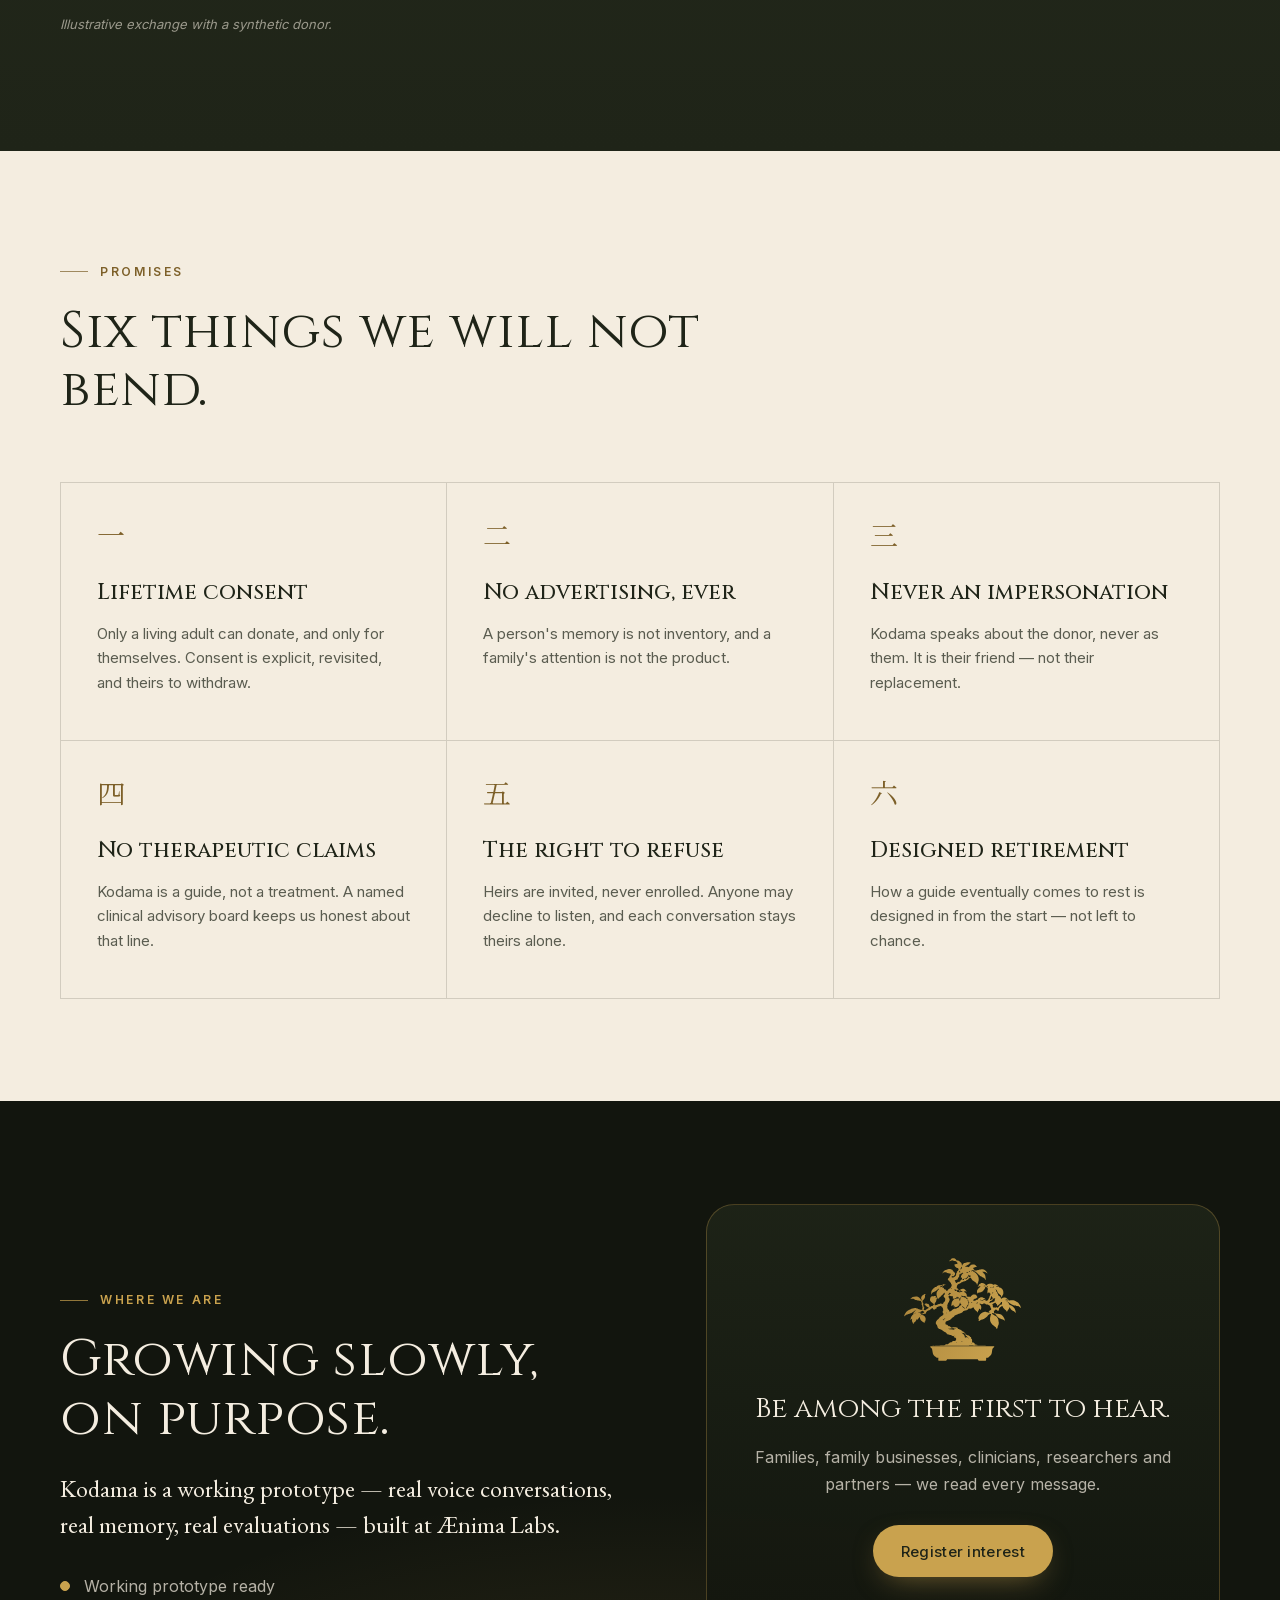
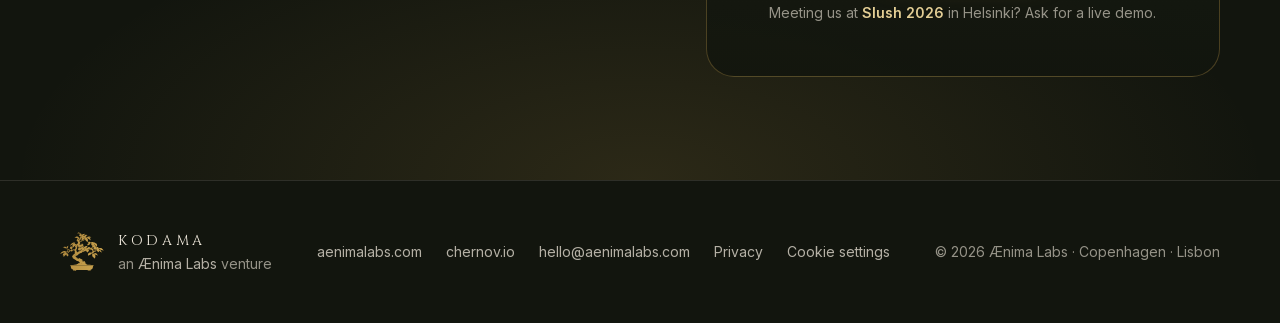
==== commit 8a1d4fb1: "Lead with the pitch and the why; register-interest form - Hero carries the elevator pitch: an identi" ====
--- a/index.html
+++ b/index.html
@@ -4,25 +4,25 @@
 	<meta charset="UTF-8">
 	<script>document.documentElement.classList.replace('no-js', 'js')</script>
 	<meta name="viewport" content="width=device-width, initial-scale=1.0">
-	<title>Kodama — A trusted friend who carries your story</title>
-	<meta name="description" content="Kodama is a consented, voice-first companion. A person tells their stories while alive; Kodama remembers them and speaks about them, with warmth and citations, to the people who come after. An Ænima Labs venture.">
+	<title>Kodama — An identity continuity service</title>
+	<meta name="description" content="Kodama is an identity continuity service. It lets donors, after they die or retire, pass their knowledge and decision-making to the heirs they designate — through a living AI guide built from their own memories, experiences and judgement. An Ænima Labs venture.">
 	<meta name="theme-color" content="#161A11">
 	<link rel="canonical" href="https://kodama.house/">
 	<meta property="og:site_name" content="Kodama">
-	<meta property="og:title" content="Kodama — A trusted friend who carries your story">
-	<meta property="og:description" content="A person tells their stories while they are alive. Kodama remembers them, and speaks about them — with warmth, and with sources — to the people who come after.">
+	<meta property="og:title" content="Kodama — An identity continuity service">
+	<meta property="og:description" content="Kodama is an identity continuity service. It lets donors, after they die or retire, pass their knowledge and decision-making to the heirs they designate — through a living AI guide built from their own memories, experiences and judgement.">
 	<meta property="og:type" content="website">
 	<meta property="og:url" content="https://kodama.house/">
-	<meta property="og:image" content="https://kodama.house/assets/og.png">
+	<meta property="og:image" content="https://kodama.house/assets/og.png?v=20261109">
 	<meta property="og:image:width" content="1200">
 	<meta property="og:image:height" content="630">
-	<meta property="og:image:alt" content="The gold Kodama bonsai inside a brush-stroke circle, with the words: A trusted friend who carries your story.">
+	<meta property="og:image:alt" content="The gold Kodama bonsai, with the words: Kodama. A trusted friend who carries your story. An identity continuity service.">
 	<meta name="twitter:card" content="summary_large_image">
 	<link rel="icon" type="image/png" sizes="32x32" href="assets/favicon.png">
 	<link rel="apple-touch-icon" href="assets/icon-192.png">
 	<link rel="preload" href="assets/fonts/cinzel-normal-latin.woff2" as="font" type="font/woff2" crossorigin>
 	<link rel="preload" href="assets/fonts/inter-normal-latin.woff2" as="font" type="font/woff2" crossorigin>
-	<link rel="stylesheet" href="styles.css?v=20261106">
+	<link rel="stylesheet" href="styles.css?v=20261109">
 	<!-- Consent Mode: analytics stays off until the visitor says yes (see consent.js).
      A returning visitor's yes is restored here, so the Google tag fires on Initialization. -->
 	<script>
@@ -41,7 +41,7 @@
 	<!-- End Google Tag Manager -->
 
 	<script type="application/ld+json">
-	{"@context":"https://schema.org","@type":"Organization","name":"Kodama","url":"https://kodama.house/","logo":"https://kodama.house/assets/icon-192.png","email":"hello@aenima.io","slogan":"A trusted friend who carries your story.","parentOrganization":{"@type":"Organization","name":"Ænima Labs","url":"https://aenimalabs.com/"}}
+	{"@context":"https://schema.org","@type":"Organization","name":"Kodama","url":"https://kodama.house/","logo":"https://kodama.house/assets/icon-192.png","email":"hello@aenimalabs.com","description":"Kodama is an identity continuity service. It lets donors, after they die or retire, pass their knowledge and decision-making to the heirs they designate — through a living AI guide built from their own memories, experiences and judgement.","slogan":"A trusted friend who carries your story.","parentOrganization":{"@type":"Organization","name":"Ænima Labs","url":"https://aenimalabs.com/"}}
 	</script>
 </head>
 <body>
@@ -53,24 +53,22 @@
 		<span class="nav-word">Kodama</span>
 	</a>
 	<nav class="nav-links" aria-label="Sections">
-		<a href="#idea">The idea</a>
+		<a href="#why">Why</a>
+		<a href="#what">What it is</a>
 		<a href="#how">How it works</a>
-		<a href="#memorome">Memory</a>
-		<a href="#mind">How it thinks</a>
 		<a href="#promises">Promises</a>
-		<a class="nav-cta" href="#status">Register interest</a>
+		<a class="nav-cta" href="mailto:hello@aenimalabs.com?subject=Kodama%20%E2%80%94%20register%20interest" data-register>Register interest</a>
 	</nav>
 	<button class="nav-toggle" type="button" aria-expanded="false" aria-controls="nav-sheet"><span class="sr">Menu</span><i></i><i></i></button>
 </header>
 
 <div class="nav-sheet" id="nav-sheet" hidden>
 	<nav aria-label="Menu">
-		<a href="#idea"><span>一</span>The idea</a>
-		<a href="#how"><span>二</span>How it works</a>
-		<a href="#memorome"><span>三</span>Memory</a>
-		<a href="#mind"><span>四</span>How it thinks</a>
-		<a href="#promises"><span>五</span>Promises</a>
-		<a href="#status"><span>六</span>Register interest</a>
+		<a href="#why"><span>一</span>Why</a>
+		<a href="#what"><span>二</span>What it is</a>
+		<a href="#how"><span>三</span>How it works</a>
+		<a href="#promises"><span>四</span>Promises</a>
+		<a href="mailto:hello@aenimalabs.com?subject=Kodama%20%E2%80%94%20register%20interest" data-register><span>五</span>Register interest</a>
 	</nav>
 	<span class="tree-mask sheet-tree" aria-hidden="true"></span>
 </div>
@@ -81,15 +79,6 @@
 	<section class="hero" aria-labelledby="hero-title">
 		<div class="hero-sky" aria-hidden="true"></div>
 		<div class="hero-stage">
-			<svg class="enso" viewBox="0 0 400 400" aria-hidden="true">
-				<defs>
-					<filter id="brush" x="-10%" y="-10%" width="120%" height="120%">
-						<feTurbulence type="fractalNoise" baseFrequency="0.9" numOctaves="2" seed="4"/>
-						<feDisplacementMap in="SourceGraphic" scale="6"/>
-					</filter>
-				</defs>
-				<path class="enso-path" filter="url(#brush)" pathLength="1000" d="M 214 34 C 312 40 372 118 364 210 C 356 302 280 368 192 364 C 104 360 34 290 38 198 C 42 116 98 52 168 38"/>
-			</svg>
 			<div class="tree-mask hero-tree" role="img" aria-label="A gold bonsai in a shallow pot, the Kodama mark"></div>
 			<canvas class="stardust" aria-hidden="true"></canvas>
 		</div>
@@ -97,26 +86,67 @@
 			<p class="hero-kanji reveal" lang="ja">木霊</p>
 			<h1 id="hero-title" class="hero-title reveal">Kodama</h1>
 			<p class="hero-tagline reveal">A trusted friend who carries your story.</p>
-			<p class="hero-lede reveal">A person tells their stories while they are alive. Kodama remembers them, and speaks <em>about</em> them — with warmth, and with sources — to the people who come after.</p>
+			<p class="hero-lede reveal"><strong>Kodama is an identity continuity service.</strong> It allows donors, after they die or retire, to pass their knowledge and decision-making capabilities to future designated heirs — through a living AI guide built from their personal memories, experiences and judgement decisions.</p>
 			<div class="hero-actions reveal">
-				<a class="btn btn-gold" href="#status">Register interest</a>
-				<a class="btn btn-ghost" href="#how">How it works</a>
-			</div>
-		</div>
-		<a class="scroll-cue" href="#idea" aria-label="Scroll to the idea"><span></span></a>
-	</section>
-
-	<!-- ─── The idea ─── -->
-	<section id="idea" class="idea">
+				<a class="btn btn-gold" href="mailto:hello@aenimalabs.com?subject=Kodama%20%E2%80%94%20register%20interest" data-register>Register interest</a>
+				<a class="btn btn-ghost" href="#why">Why Kodama</a>
+			</div>
+		</div>
+		<a class="scroll-cue" href="#why" aria-label="Scroll to why Kodama"><span></span></a>
+	</section>
+
+	<!-- ─── Why ─── -->
+	<section id="why" class="why">
+		<div class="wrap">
+			<header class="section-head reveal">
+				<p class="label">Why Kodama</p>
+				<h2>When someone goes,<br><span class="gold">their judgement goes with them.</span></h2>
+				<p class="section-lede">We inherit houses, companies and photo albums. We rarely inherit what made them work: how a person thought, what they weighed, and why they chose as they did.</p>
+			</header>
+			<div class="why-grid">
+				<article class="why-card reveal">
+					<span class="why-n" aria-hidden="true">一</span>
+					<h3>It leaves all at once</h3>
+					<p>A founder retires, a parent dies, a mentor steps back. Decades of context — who to trust, what was tried, what really mattered — leave in a single day.</p>
+				</article>
+				<article class="why-card reveal">
+					<span class="why-n" aria-hidden="true">二</span>
+					<h3>Archives can't answer back</h3>
+					<p>Letters, videos and documents keep what was said. They can't answer the question you have today, about a situation they never saw.</p>
+				</article>
+				<article class="why-card reveal">
+					<span class="why-n" aria-hidden="true">三</span>
+					<h3>Heirs are left guessing</h3>
+					<p>Without that context, the people who carry on are left to guess what they would have done — and often to disagree about it.</p>
+				</article>
+			</div>
+		</div>
+	</section>
+
+	<!-- ─── What ─── -->
+	<section id="what" class="idea">
 		<div class="wrap idea-grid">
 			<div class="idea-statement reveal">
-				<p class="label">The idea</p>
-				<h2>Not an impersonation.<br><span class="gold">A friend who remembers.</span></h2>
+				<p class="label">What Kodama is</p>
+				<h2>A living guide,<br><span class="gold">built from a life.</span></h2>
 			</div>
 			<div class="idea-body reveal">
-				<p class="lead">Kodama never pretends to be the person. It is their trusted friend: a conversational counterpart that knows their stories, their values, and the way they see the world.</p>
-				<p>The donor authors their own continuity, in their own voice, on their own terms. The people they choose receive the right to listen — and the right to refuse.</p>
-			</div>
+				<p class="lead">While they are alive, the donor tells Kodama their story: the memories, the experiences, and the decisions they made — and why. Kodama turns it into a guide the people they choose can talk to.</p>
+				<p>It is not an impersonation. Kodama never pretends to be the person; it speaks <em>about</em> them, like a trusted friend who knew them well, and only from what they actually said.</p>
+			</div>
+			<div class="asks reveal">
+				<p class="asks-label">What heirs ask</p>
+				<ul>
+					<li>“What would she have weighed here?”</li>
+					<li>“Why did he never sell the farm?”</li>
+					<li>“How did they decide who to trust?”</li>
+				</ul>
+			</div>
+			<dl class="for reveal">
+				<div><dt>Families</dt><dd>Values, stories and history, kept for children and grandchildren.</dd></div>
+				<div><dt>Family businesses</dt><dd>The reasoning behind decisions, handed to the next generation.</dd></div>
+				<div><dt>Founders &amp; mentors</dt><dd>Hard-won judgement that would otherwise retire with them.</dd></div>
+			</dl>
 			<figure class="etymology reveal">
 				<span class="etymology-kanji" lang="ja" aria-hidden="true">木霊</span>
 				<figcaption>
@@ -146,18 +176,18 @@
 							<h3>Kodama listens</h3>
 						</div>
 					</div>
-					<p>A guided interview, at the donor's own pace. Kodama asks the questions a good friend would — about places, people, turning points — and follows a structured map so nothing important is left to chance.</p>
+					<p>Guided voice interviews, at the donor's own pace. Kodama asks what a good friend would — about people, turning points, and the hard calls — so nothing important is left to chance.</p>
 					<ul class="ticks">
-						<li>Guided voice interviews that follow the map of a life</li>
+						<li>Memories, experiences and the reasoning behind decisions</li>
 						<li>A self-portrait of values and temperament</li>
-						<li>The donor reviews everything Kodama has written down</li>
+						<li>The donor reviews everything Kodama keeps</li>
 					</ul>
 				</article>
 
 				<div class="voices-bridge" aria-hidden="true">
 					<span class="tree-mask bridge-tree"></span>
 					<span class="bridge-line"></span>
-					<span class="bridge-label">memorome</span>
+					<span class="bridge-label">their story</span>
 				</div>
 
 				<article class="voice-card reveal">
@@ -166,58 +196,25 @@
 							<svg viewBox="0 0 32 32" fill="none"><path d="M6 18v-2a10 10 0 0 1 20 0v2" stroke="currentColor" stroke-width="1.6" stroke-linecap="round"/><rect x="4" y="18" width="6" height="9" rx="2" stroke="currentColor" stroke-width="1.6"/><rect x="22" y="18" width="6" height="9" rx="2" stroke="currentColor" stroke-width="1.6"/></svg>
 						</span>
 						<div>
-							<p class="voice-role">The listener</p>
+							<p class="voice-role">The heirs</p>
 							<h3>Kodama remembers</h3>
 						</div>
 					</div>
-					<p>A child, a grandchild, an old friend — someone the donor named — sits down and asks. Kodama answers from what the donor actually said, and tells them where it came from.</p>
+					<p>A child, a successor, an old friend — someone the donor named — sits down and asks. Kodama answers from what the donor actually said, and tells them where it came from.</p>
 					<ul class="ticks">
-						<li>Only the listeners the donor names, each with their own key</li>
-						<li>Every biographical claim is cited — or Kodama abstains</li>
-						<li>Each listener's conversations stay private to them</li>
+						<li>Only the heirs the donor names, each with their own key</li>
+						<li>Every claim about the donor is cited — or Kodama abstains</li>
+						<li>Each heir's conversations stay private to them</li>
 					</ul>
 				</article>
 			</div>
 
 			<ol class="journey">
-				<li class="reveal"><span class="journey-n">I</span><h3>Capture</h3><p>The donor speaks. Transcripts are kept raw and unaltered.</p></li>
-				<li class="reveal"><span class="journey-n">II</span><h3>Compile</h3><p>A memorizer distils them into people, events, themes and voice.</p></li>
-				<li class="reveal"><span class="journey-n">III</span><h3>Converse</h3><p>Listeners talk with Kodama. It cites, or it stays quiet.</p></li>
-				<li class="reveal"><span class="journey-n">IV</span><h3>Rest</h3><p>Retirement is designed in from the start — not an afterthought.</p></li>
+				<li class="reveal"><span class="journey-n">I</span><h3>Capture</h3><p>The donor speaks, while alive. Their words are kept as they said them.</p></li>
+				<li class="reveal"><span class="journey-n">II</span><h3>Compile</h3><p>Kodama distils people, events, values and decisions — and what is unknown.</p></li>
+				<li class="reveal"><span class="journey-n">III</span><h3>Converse</h3><p>After they die or retire, their heirs talk with Kodama. It cites, or it stays quiet.</p></li>
+				<li class="reveal"><span class="journey-n">IV</span><h3>Rest</h3><p>How a guide eventually comes to rest is designed in from the start.</p></li>
 			</ol>
-		</div>
-	</section>
-
-	<!-- ─── Memorome ─── -->
-	<section id="memorome" class="memorome">
-		<div class="wrap memorome-grid">
-			<div class="memorome-copy reveal">
-				<p class="label">Memory</p>
-				<h2>A memorome,<br>not a search index.</h2>
-				<p class="lead">Human memory is not search. Most of it is dark matter — there, but only reached by the right cue: the smell of tar, a waltz on the kitchen radio.</p>
-				<p>Kodama keeps a person's memory as a living set of pages — people, events, themes, the way they speak — linked by the associations <em>they</em> made, not the ones a model would guess. Beliefs that changed keep their history. What the donor never knew is written down too, so the gap is never filled with invention.</p>
-				<dl class="strata">
-					<div><dt>Raw</dt><dd>Every conversation, verbatim and immutable.</dd></div>
-					<div><dt>Compiled</dt><dd>Entities, events, themes, voice, implications.</dd></div>
-					<div><dt>Voids</dt><dd>What is missing — and what was never known.</dd></div>
-				</dl>
-			</div>
-
-			<div class="memory-card reveal" aria-label="Example of a remembered moment">
-				<div class="memory-card-head">
-					<span class="memory-kicker">A remembered moment</span>
-				</div>
-				<div class="memory-body">
-					<h3 class="memory-title">The summer dance</h3>
-					<blockquote class="memory-quote">“Whenever that waltz came on the kitchen radio, I was back at the lake.”</blockquote>
-					<p class="memory-label">Brings it back</p>
-					<ul class="memory-cues">
-						<li>the kitchen radio</li><li>a waltz</li><li>the smell of the lake</li>
-					</ul>
-					<p class="memory-link">Linked to <strong>the lake cottage</strong> · in her own words</p>
-				</div>
-				<p class="memory-note">A personal association: no shared words, no obvious connection — just the donor saying <em>“this brings that back.”</em> Illustrative memory from a synthetic presence.</p>
-			</div>
 		</div>
 	</section>
 
@@ -235,82 +232,13 @@
 					<p>I don't know. She never told me — and I won't guess on her behalf.</p>
 					<span class="cite cite-void">Not in her story · no guess</span>
 				</div>
-				<p class="chat-note">Illustrative exchange with a synthetic presence.</p>
+				<p class="chat-note">Illustrative exchange with a synthetic donor.</p>
 			</div>
 			<div class="grounded-copy reveal">
 				<p class="label">Grounded</p>
 				<h2>Cite, or stay silent.</h2>
 				<p class="lead">A language model knows a great deal about the world. It knows nothing about your grandmother.</p>
-				<p>So Kodama separates the two. Every claim about the donor's life must point at a page the donor's own words produced. When there is no page, Kodama says so. Warmth is welcome; invention is not.</p>
-			</div>
-		</div>
-	</section>
-
-	<!-- ─── How it thinks ─── -->
-	<section id="mind" class="mind">
-		<div class="wrap">
-			<header class="section-head reveal">
-				<p class="label">How it thinks</p>
-				<h2>Fast to answer. Slow to remember.</h2>
-				<p class="section-lede">Voice is unforgiving: a pause feels like absence. Kodama's mind is split so that speaking never waits for thinking.</p>
-			</header>
-
-			<div class="mind-diagram reveal">
-				<svg viewBox="0 0 960 360" role="img" aria-labelledby="mind-title mind-desc">
-					<title id="mind-title">Kodama cognition</title>
-					<desc id="mind-desc">The fast path hears, assembles working memory, thinks and speaks. Backthoughts read the memorome in parallel and leave notes on a blackboard that working memory reads. The memorizer is the only writer of the long-term memorome.</desc>
-					<defs>
-						<marker id="arr" viewBox="0 0 10 10" refX="9" refY="5" markerWidth="7" markerHeight="7" orient="auto-start-reverse"><path d="M0 0L10 5L0 10z" fill="currentColor"/></marker>
-					</defs>
-					<g class="lane"><rect x="20" y="30" width="920" height="84" rx="14"/><text x="44" y="62" class="lane-title">Fast path</text><text x="44" y="86" class="lane-sub">every turn · never waits</text></g>
-					<g class="lane"><rect x="20" y="138" width="920" height="84" rx="14"/><text x="44" y="170" class="lane-title">Backthoughts</text><text x="44" y="194" class="lane-sub">in parallel · never awaited</text></g>
-					<g class="lane"><rect x="20" y="246" width="920" height="84" rx="14"/><text x="44" y="278" class="lane-title">Memorizer</text><text x="44" y="302" class="lane-sub">after the session · sole writer</text></g>
-
-					<path class="track" d="M250 72H910M250 180H910M250 288H910"/>
-					<path class="flow" d="M845 158V128H500V98" marker-end="url(#arr)"/>
-					<path class="flow flow-dash" d="M750 266V238H325V206" marker-end="url(#arr)"/>
-					<circle class="pulse" r="4"><animateMotion dur="2.4s" repeatCount="indefinite" path="M250 72H910"/></circle>
-					<circle class="pulse pulse-slow" r="4"><animateMotion dur="4.8s" repeatCount="indefinite" path="M250 180H910"/></circle>
-					<circle class="pulse pulse-slower" r="4"><animateMotion dur="8s" repeatCount="indefinite" path="M250 288H910"/></circle>
-
-					<g class="chip"><rect x="250" y="50" width="130" height="44" rx="22"/><text x="315" y="77">hear</text></g>
-					<g class="chip"><rect x="420" y="50" width="160" height="44" rx="22"/><text x="500" y="77">working memory</text></g>
-					<g class="chip"><rect x="620" y="50" width="120" height="44" rx="22"/><text x="680" y="77">think</text></g>
-					<g class="chip chip-gold"><rect x="780" y="50" width="130" height="44" rx="22"/><text x="845" y="77">speak</text></g>
-					<g class="chip"><rect x="250" y="158" width="150" height="44" rx="22"/><text x="325" y="185">recall</text></g>
-					<g class="chip"><rect x="420" y="158" width="150" height="44" rx="22"/><text x="495" y="185">topics</text></g>
-					<g class="chip"><rect x="590" y="158" width="150" height="44" rx="22"/><text x="665" y="185">guardrail</text></g>
-					<g class="chip chip-soft"><rect x="780" y="158" width="130" height="44" rx="22"/><text x="845" y="185">blackboard</text></g>
-					<g class="chip"><rect x="250" y="266" width="150" height="44" rx="22"/><text x="325" y="293">ingest</text></g>
-					<g class="chip"><rect x="420" y="266" width="150" height="44" rx="22"/><text x="495" y="293">ruminate</text></g>
-					<g class="chip chip-gold"><rect x="590" y="266" width="320" height="44" rx="22"/><text x="750" y="293">memorome</text></g>
-				</svg>
-			</div>
-
-			<ol class="mind-stack reveal" aria-label="Kodama cognition, step by step">
-				<li class="ms-lane">
-					<p class="ms-title">Fast path</p>
-					<p class="ms-sub">every turn · never waits</p>
-					<ol class="ms-chips"><li><span>hear</span></li><li><span>working memory</span></li><li><span>think</span></li><li class="ms-gold"><span>speak</span></li></ol>
-				</li>
-				<li class="ms-link"><span>notes on a blackboard, read when ready</span></li>
-				<li class="ms-lane">
-					<p class="ms-title">Backthoughts</p>
-					<p class="ms-sub">in parallel · never awaited</p>
-					<ol class="ms-chips"><li><span>recall</span></li><li><span>topics</span></li><li><span>guardrail</span></li><li class="ms-soft"><span>blackboard</span></li></ol>
-				</li>
-				<li class="ms-link ms-link-dash"><span>recall reads the memorome</span></li>
-				<li class="ms-lane">
-					<p class="ms-title">Memorizer</p>
-					<p class="ms-sub">after the session · sole writer</p>
-					<ol class="ms-chips"><li><span>ingest</span></li><li><span>ruminate</span></li><li class="ms-gold"><span>memorome</span></li></ol>
-				</li>
-			</ol>
-
-			<div class="mind-points">
-				<article class="reveal"><h3>The fast path only reads.</h3><p>Every reply is built from what Kodama already knows, gathered fresh for that moment. It never waits on slower thinking, and never rewrites a memory mid-conversation.</p></article>
-				<article class="reveal"><h3>Backthoughts think alongside.</h3><p>While you talk, Kodama quietly recalls what this moment brings to mind and leaves itself notes. If a note arrives late, it simply speaks without it.</p></article>
-				<article class="reveal"><h3>One careful writer.</h3><p>Only one part of Kodama may change what it remembers — after the conversation, and always with sources. Memory grows deliberately, never as a side-effect of chat.</p></article>
+				<p>So Kodama keeps the two apart. Every claim about the donor's life points back to their own words. When there is nothing to point to, Kodama says so. Warmth is welcome; invention is not.</p>
 			</div>
 		</div>
 	</section>
@@ -326,9 +254,9 @@
 				<article class="promise reveal"><span class="promise-n">一</span><h3>Lifetime consent</h3><p>Only a living adult can donate, and only for themselves. Consent is explicit, revisited, and theirs to withdraw.</p></article>
 				<article class="promise reveal"><span class="promise-n">二</span><h3>No advertising, ever</h3><p>A person's memory is not inventory, and a family's attention is not the product.</p></article>
 				<article class="promise reveal"><span class="promise-n">三</span><h3>Never an impersonation</h3><p>Kodama speaks about the donor, never as them. It is their friend — not their replacement.</p></article>
-				<article class="promise reveal"><span class="promise-n">四</span><h3>No therapeutic claims</h3><p>Kodama is a companion, not a treatment. A named clinical advisory board keeps us honest about that line.</p></article>
-				<article class="promise reveal"><span class="promise-n">五</span><h3>The right to refuse</h3><p>Listeners are invited, never enrolled. Anyone may decline to listen, and each conversation stays theirs alone.</p></article>
-				<article class="promise reveal"><span class="promise-n">六</span><h3>Designed retirement</h3><p>How a presence eventually comes to rest is designed in from the start — not left to chance.</p></article>
+				<article class="promise reveal"><span class="promise-n">四</span><h3>No therapeutic claims</h3><p>Kodama is a guide, not a treatment. A named clinical advisory board keeps us honest about that line.</p></article>
+				<article class="promise reveal"><span class="promise-n">五</span><h3>The right to refuse</h3><p>Heirs are invited, never enrolled. Anyone may decline to listen, and each conversation stays theirs alone.</p></article>
+				<article class="promise reveal"><span class="promise-n">六</span><h3>Designed retirement</h3><p>How a guide eventually comes to rest is designed in from the start — not left to chance.</p></article>
 			</div>
 		</div>
 	</section>
@@ -340,23 +268,62 @@
 			<div class="status-copy reveal">
 				<p class="label">Where we are</p>
 				<h2>Growing slowly, on purpose.</h2>
-				<p class="lead">Kodama is a working prototype — real voice conversations, a real memorome, real evaluations — in a 90-day validation gate at Ænima Labs.</p>
+				<p class="lead">Kodama is a working prototype — real voice conversations, real memory, real evaluations — built at Ænima Labs.</p>
 				<ul class="status-list">
-					<li><span class="status-dot status-live"></span>Working prototype on iOS, macOS and web</li>
-					<li><span class="status-dot"></span>90-day validation gate in progress</li>
+					<li><span class="status-dot status-live"></span>Working prototype ready</li>
 				</ul>
 			</div>
 			<div class="status-card reveal">
 				<span class="tree-mask status-tree" aria-hidden="true"></span>
 				<h3>Be among the first to hear.</h3>
-				<p>Families, clinicians, researchers and partners — we read every message.</p>
-				<a class="btn btn-gold" href="mailto:hello@aenima.io?subject=Kodama%20%E2%80%94%20register%20interest">hello@aenima.io</a>
+				<p>Families, family businesses, clinicians, researchers and partners — we read every message.</p>
+				<a class="btn btn-gold" href="mailto:hello@aenimalabs.com?subject=Kodama%20%E2%80%94%20register%20interest" data-register>Register interest</a>
 				<p class="status-slush">Meeting us at <strong>Slush 2026</strong> in Helsinki? Ask for a live demo.</p>
 			</div>
 		</div>
 	</section>
 
 </main>
+
+<!-- Register interest: a short form that hands off to the visitor's email app.
+     Nothing is stored or sent by this site. -->
+<dialog class="ri" id="register" aria-labelledby="ri-title">
+	<button class="ri-close" type="button" data-close aria-label="Close"><i></i><i></i></button>
+	<form class="ri-form" novalidate>
+		<span class="tree-mask ri-tree" aria-hidden="true"></span>
+		<h2 id="ri-title">Register interest</h2>
+		<p class="ri-sub">Tell us a little, and we'll be in touch as Kodama opens up.</p>
+		<label class="ri-field">
+			<span>Your name</span>
+			<input name="name" type="text" autocomplete="name" required maxlength="120">
+			<em class="ri-error" hidden>Please add your name.</em>
+		</label>
+		<fieldset class="ri-as">
+			<legend>I'm interested as</legend>
+			<label><input type="radio" name="as" value="A future donor" checked><span>A future donor</span></label>
+			<label><input type="radio" name="as" value="An heir or family member"><span>An heir or family</span></label>
+			<label><input type="radio" name="as" value="A family business"><span>A family business</span></label>
+			<label><input type="radio" name="as" value="A clinician or researcher"><span>Clinician or researcher</span></label>
+			<label><input type="radio" name="as" value="A partner or investor"><span>Partner or investor</span></label>
+		</fieldset>
+		<label class="ri-field">
+			<span>Anything you'd like us to know <small>optional</small></span>
+			<textarea name="note" rows="3" maxlength="1500"></textarea>
+		</label>
+		<button class="btn btn-gold ri-submit" type="submit">Continue in your email app</button>
+		<p class="ri-fine">This opens your email app with the message ready to send to <a href="mailto:hello@aenimalabs.com">hello@aenimalabs.com</a>. Nothing is stored on this site.</p>
+	</form>
+	<div class="ri-done" hidden>
+		<span class="tree-mask ri-tree" aria-hidden="true"></span>
+		<h2 tabindex="-1">Almost there.</h2>
+		<p>Your email app should now be open with the message ready. Press send, and it reaches us.</p>
+		<p class="ri-fine">Nothing opened? Copy the message and send it to <a href="mailto:hello@aenimalabs.com">hello@aenimalabs.com</a>.</p>
+		<div class="ri-actions">
+			<button class="btn btn-ghost" type="button" data-copy>Copy message</button>
+			<button class="btn btn-gold" type="button" data-close>Done</button>
+		</div>
+	</div>
+</dialog>
 
 <footer class="footer">
 	<div class="wrap footer-grid">
@@ -370,7 +337,7 @@
 		<nav class="footer-links" aria-label="Related">
 			<a href="https://aenimalabs.com">aenimalabs.com</a>
 			<a href="https://chernov.io">chernov.io</a>
-			<a href="mailto:hello@aenima.io">hello@aenima.io</a>
+			<a href="mailto:hello@aenimalabs.com">hello@aenimalabs.com</a>
 			<a href="/privacy.html">Privacy</a>
 			<a href="#" data-cookie-settings>Cookie settings</a>
 		</nav>
@@ -378,7 +345,7 @@
 	</div>
 </footer>
 
-<script src="main.js?v=20261104" defer></script>
+<script src="main.js?v=20261109" defer></script>
 <script src="consent.js?v=20261105" defer></script>
 </body>
 </html>
--- a/styles.css
+++ b/styles.css
@@ -188,6 +188,7 @@
 	text-decoration: none;
 	transition: transform .25s var(--ease), background .25s, color .25s, border-color .25s, box-shadow .25s;
 }
+:where(button).btn { background: none; border: 0; cursor: pointer; }
 .btn:hover { transform: translateY(-2px); }
 .btn-gold { background: var(--gold); color: var(--forest-deep); box-shadow: 0 10px 30px -12px rgba(201, 162, 78, .6); }
 .btn-gold:hover { background: var(--gold-pale); }
@@ -243,7 +244,7 @@
 .menu-open .nav-sheet a { transform: none; opacity: 1; }
 .menu-open .nav-sheet a:nth-child(2) { transition-delay: .04s; } .menu-open .nav-sheet a:nth-child(3) { transition-delay: .08s; }
 .menu-open .nav-sheet a:nth-child(4) { transition-delay: .12s; } .menu-open .nav-sheet a:nth-child(5) { transition-delay: .16s; }
-.menu-open .nav-sheet a:nth-child(6) { transition-delay: .2s; color: var(--gold-pale); }
+.menu-open .nav-sheet a:nth-child(5) { color: var(--gold-pale); }
 .sheet-tree { position: absolute; right: -18%; bottom: -6%; width: 90%; opacity: .1; }
 .menu-open body { overflow: hidden; }
 
@@ -289,32 +290,13 @@
 .hero-tree {
 	position: relative;
 	z-index: 1;
-	width: 74%;
-	margin-top: 6%;
+	width: 78%;
+	margin-top: 4%;
 	animation: shimmer 9s ease-in-out infinite, rise 1.6s var(--ease) both;
 	filter: drop-shadow(0 20px 40px rgba(201, 162, 78, .18));
 }
 @keyframes shimmer { 0%, 100% { background-position: 0% 50%; } 50% { background-position: 100% 50%; } }
 @keyframes rise { from { opacity: 0; transform: translateY(18px) scale(.97); } to { opacity: 1; transform: none; } }
-.enso {
-	position: absolute;
-	inset: 0;
-	width: 100%;
-	height: 100%;
-	overflow: visible;
-}
-.enso-path {
-	fill: none;
-	stroke: var(--gold);
-	stroke-width: 7;
-	stroke-linecap: round;
-	opacity: .5;
-	stroke-dasharray: 1000;
-	stroke-dashoffset: 1000;
-	animation: draw 3.2s .3s var(--ease) forwards, breathe 8s 3.5s ease-in-out infinite;
-}
-@keyframes draw { to { stroke-dashoffset: 0; } }
-@keyframes breathe { 50% { opacity: .28; } }
 .stardust {
 	position: absolute;
 	inset: -12%;
@@ -339,7 +321,8 @@
 	color: transparent;
 }
 .hero-tagline { font-family: var(--serif); font-style: italic; font-size: clamp(22px, 2.6vw, 30px); color: var(--gold-pale); margin: 18px 0 18px; }
-.hero-lede { color: var(--parchment-dim); font-size: 17px; max-width: 560px; margin: 0 auto 34px; }
+.hero-lede { color: var(--parchment-dim); font-size: 17px; line-height: 1.65; max-width: 600px; margin: 0 auto 34px; text-wrap: pretty; }
+.hero-lede strong { color: var(--parchment); font-weight: 500; }
 .hero-actions { display: flex; gap: 14px; justify-content: center; flex-wrap: wrap; }
 .scroll-cue { position: absolute; bottom: 28px; left: 50%; translate: -50% 0; width: 1px; height: 46px; background: var(--line); overflow: hidden; }
 .scroll-cue span { position: absolute; inset: 0; background: var(--gold); animation: drip 2.4s ease-in-out infinite; }
@@ -363,7 +346,18 @@
 
 /* ─── Sections ─── */
 section { position: relative; }
-.idea, .how, .memorome, .grounded, .mind, .promises, .status { padding: clamp(72px, 8vw, 112px) 0; }
+.why, .idea, .how, .grounded, .promises, .status { padding: clamp(72px, 8vw, 112px) 0; }
+
+/* Why */
+.why { background: linear-gradient(180deg, var(--night), var(--forest-deep)); }
+.why h2 { font-size: clamp(32px, 4.6vw, 58px); }
+.why .section-head { max-width: 820px; }
+.why-grid { display: grid; grid-template-columns: repeat(3, 1fr); gap: 0; border-top: 1px solid var(--line); }
+.why-card { padding: 36px 36px 8px 0; }
+.why-card + .why-card { padding-left: 36px; border-left: 1px solid var(--line); }
+.why-n { font-family: var(--jp); font-size: 26px; line-height: 1; color: var(--gold); }
+.why-card h3 { font-family: var(--display); font-size: 22px; margin: 20px 0 12px; color: var(--parchment); }
+.why-card p { color: var(--parchment-dim); font-size: 16px; margin: 0; }
 
 /* Idea */
 .idea { background: var(--forest-deep); }
@@ -371,6 +365,14 @@
 .idea-statement h2 { font-size: clamp(32px, 4.6vw, 58px); }
 .idea-body { padding-top: 46px; color: var(--parchment-dim); font-size: 17px; }
 .idea-body .lead { margin-bottom: 22px; }
+.asks { padding: 30px 34px; border-radius: 24px; border: 1px solid rgba(201, 162, 78, .25); background: linear-gradient(135deg, rgba(201, 162, 78, .1), rgba(201, 162, 78, .02)); }
+.asks-label { margin: 0 0 14px; font-size: 12px; letter-spacing: .2em; text-transform: uppercase; color: var(--leaf-text); font-weight: 600; }
+.asks ul { list-style: none; margin: 0; padding: 0; display: grid; gap: 12px; }
+.asks li { font-family: var(--serif); font-style: italic; font-size: clamp(20px, 2vw, 24px); line-height: 1.35; color: var(--gold-pale); }
+.for { margin: 0; display: grid; border-top: 1px solid var(--line); }
+.for div { display: grid; grid-template-columns: 190px 1fr; gap: 16px; padding: 18px 0; border-bottom: 1px solid var(--line); }
+.for dt { font-family: var(--display); color: var(--gold); letter-spacing: .04em; }
+.for dd { margin: 0; color: var(--parchment-dim); font-size: 15px; }
 .etymology {
 	grid-column: 1 / -1;
 	margin: 48px 0 0;
@@ -418,37 +420,6 @@
 .journey-n { font-family: var(--display); color: var(--gold); font-size: 14px; letter-spacing: .2em; }
 .journey h3 { font-family: var(--display); font-size: 22px; margin: 10px 0 8px; }
 .journey p { color: var(--parchment-dim); font-size: 15px; }
-
-/* Memorome */
-.memorome { background: var(--forest); }
-.memorome-grid { display: grid; grid-template-columns: 1fr 1fr; gap: 80px; align-items: center; }
-.memorome-copy > p:not(.label):not(.lead) { color: var(--parchment-dim); }
-.memorome-copy .lead { margin: 24px 0 20px; }
-.strata { margin: 36px 0 0; display: grid; gap: 0; border-top: 1px solid var(--line); }
-.strata div { display: grid; grid-template-columns: 120px 1fr; gap: 16px; padding: 16px 0; border-bottom: 1px solid var(--line); }
-.strata dt { font-family: var(--display); color: var(--gold); letter-spacing: .08em; }
-.strata dd { margin: 0; color: var(--parchment-dim); font-size: 15px; }
-.memory-card {
-	border-radius: 20px;
-	background: #0F120B;
-	border: 1px solid rgba(201, 162, 78, .22);
-	box-shadow: 0 40px 80px -30px rgba(0, 0, 0, .7), 0 0 0 8px rgba(244, 237, 224, .02);
-	overflow: hidden;
-	transform: rotate(1.2deg);
-	transition: transform .5s var(--ease);
-}
-.memory-card:hover { transform: rotate(0); }
-.memory-card-head { padding: 16px 26px; border-bottom: 1px solid var(--line); }
-.memory-kicker { font-family: var(--display); font-size: 12px; letter-spacing: .18em; text-transform: uppercase; color: var(--leaf-text); }
-.memory-body { padding: 26px 26px 24px; }
-.memory-title { margin: 0 0 14px; font-family: var(--display); font-weight: 500; font-size: 26px; letter-spacing: .04em; color: var(--gold-pale); }
-.memory-quote { margin: 0 0 24px; padding-left: 16px; border-left: 2px solid var(--gold-deep); font-family: var(--serif); font-style: italic; font-size: 20px; line-height: 1.45; color: var(--parchment); }
-.memory-label { margin: 0 0 10px; font-size: 12px; letter-spacing: .14em; text-transform: uppercase; color: var(--parchment-faint); }
-.memory-cues { display: flex; flex-wrap: wrap; gap: 8px; margin: 0 0 22px; padding: 0; list-style: none; }
-.memory-cues li { padding: 6px 14px; border-radius: 999px; border: 1px solid rgba(201, 162, 78, .35); background: rgba(201, 162, 78, .08); color: var(--gold-pale); font-size: 14px; }
-.memory-link { margin: 0; font-size: 15px; color: var(--parchment-dim); }
-.memory-link strong { font-weight: 500; color: var(--parchment); }
-.memory-note { margin: 0; padding: 18px 24px 24px; font-family: var(--serif); font-size: 17px; color: var(--parchment-faint); border-top: 1px dashed var(--line); }
 
 /* Grounded */
 .grounded { background: linear-gradient(180deg, var(--forest), var(--forest-deep)); }
@@ -466,42 +437,6 @@
 .cite-void { color: var(--leaf-text); }
 .cite-void::before { background: transparent; border: 1px solid var(--leaf); }
 .chat-note { margin-top: 8px; font-size: 13px; color: var(--parchment-faint); font-style: italic; }
-
-/* Mind */
-.mind { background: var(--forest-deep); }
-.mind-diagram { border-radius: 24px; border: 1px solid var(--line); background: rgba(0, 0, 0, .18); padding: clamp(10px, 2vw, 28px); overflow-x: auto; }
-.mind-diagram svg { width: 100%; min-width: 680px; height: auto; color: var(--gold); font-family: var(--sans); }
-.lane > rect { fill: rgba(244, 237, 224, .025); stroke: var(--line); }
-.lane-title { fill: var(--parchment); font-family: var(--display); font-size: 20px; letter-spacing: .04em; }
-.lane-sub { fill: var(--parchment-faint); font-size: 12px; letter-spacing: .04em; }
-.track { fill: none; stroke: rgba(244, 237, 224, .1); stroke-width: 1; }
-.chip rect { fill: #252A1E; stroke: rgba(244, 237, 224, .2); }
-.chip text { fill: var(--parchment); font-size: 15px; text-anchor: middle; }
-.chip-gold rect { fill: #3A3622; stroke: var(--gold); }
-.chip-gold text { fill: var(--gold-pale); }
-.chip-soft rect { fill: #2A3022; stroke: var(--leaf); stroke-dasharray: 4 4; }
-.flow-dash { stroke-dasharray: 4 5; stroke: rgba(138, 147, 111, .8); }
-.flow { fill: none; stroke: rgba(201, 162, 78, .7); stroke-width: 1.4; }
-.pulse { fill: var(--gold-pale); filter: drop-shadow(0 0 6px var(--gold)); }
-.pulse-slow { fill: var(--leaf); }
-.pulse-slower { fill: var(--gold); opacity: .8; }
-.mind-stack { display: none; list-style: none; margin: 0; padding: 0; }
-.ms-lane { padding: 22px 22px 24px; border-radius: 20px; border: 1px solid var(--line); background: rgba(244, 237, 224, .025); }
-.ms-title { margin: 0; font-family: var(--display); font-size: 20px; letter-spacing: .04em; }
-.ms-sub { margin: 2px 0 16px; font-size: 12px; letter-spacing: .04em; color: var(--parchment-faint); }
-.ms-chips { list-style: none; margin: 0; padding: 0; display: flex; flex-wrap: wrap; align-items: center; gap: 10px 0; }
-.ms-chips li { display: inline-flex; align-items: center; white-space: nowrap; font-size: 14px; line-height: 1; }
-.ms-chips span { padding: 10px 14px; border-radius: 999px; background: #252A1E; border: 1px solid rgba(244, 237, 224, .2); }
-.ms-chips li:not(:last-child)::after { content: ""; width: 12px; height: 1px; margin: 0 3px; background: var(--gold); opacity: .55; }
-.ms-chips .ms-gold span { background: #3A3622; border-color: var(--gold); color: var(--gold-pale); }
-.ms-chips .ms-soft span { background: #2A3022; border: 1px dashed var(--leaf); }
-.ms-link { position: relative; display: flex; align-items: center; gap: 12px; height: 54px; padding-left: 34px; font-size: 13px; font-style: italic; font-family: var(--serif); color: var(--gold-pale); }
-.ms-link::before { content: ""; position: absolute; left: 22px; top: 6px; bottom: 6px; width: 1px; background: linear-gradient(var(--gold), transparent 50%, var(--gold)); opacity: .7; }
-.ms-link-dash::before { background: repeating-linear-gradient(var(--leaf) 0 4px, transparent 4px 9px); }
-.ms-link-dash { color: var(--leaf-text); }
-.mind-points { display: grid; grid-template-columns: repeat(3, 1fr); gap: 40px; margin-top: 56px; }
-.mind-points h3 { font-family: var(--display); font-size: 21px; margin-bottom: 12px; color: var(--gold-pale); }
-.mind-points p { color: var(--parchment-dim); font-size: 15px; }
 
 /* Promises */
 .promises { background: var(--parchment); color: var(--forest-deep); }
@@ -532,6 +467,42 @@
 .status-card > .status-slush { font-size: 14px; color: var(--parchment-faint); margin: 0; }
 .status-slush strong { color: var(--gold-pale); font-weight: 600; }
 
+/* Register interest */
+.ri { width: min(520px, calc(100% - 32px)); max-height: calc(100% - 32px); padding: 0; border: 1px solid rgba(201, 162, 78, .3); border-radius: 28px; background: linear-gradient(180deg, #1F2418, #14170F); color: var(--parchment); box-shadow: 0 40px 120px -30px rgba(0, 0, 0, .8); overflow: auto; overscroll-behavior: contain; }
+.ri[open] { animation: ri-in .4s var(--ease); }
+.ri::backdrop { background: rgba(10, 12, 8, .72); backdrop-filter: blur(6px); -webkit-backdrop-filter: blur(6px); }
+@keyframes ri-in { from { opacity: 0; transform: translateY(16px) scale(.98); } }
+.ri-form, .ri-done { padding: 40px 40px 34px; }
+.ri-tree { display: block; width: 56px; margin-bottom: 18px; animation: shimmer 9s ease-in-out infinite; }
+.ri h2 { font-family: var(--display); font-size: 28px; letter-spacing: .02em; margin: 0 0 8px; }
+.ri h2:focus { outline: none; }
+.ri-sub, .ri-done > p { color: var(--parchment-dim); margin-bottom: 24px; }
+.ri-close { position: absolute; top: 16px; right: 16px; width: 40px; height: 40px; border: 0; border-radius: 50%; background: rgba(244, 237, 224, .06); color: var(--parchment-dim); cursor: pointer; transition: background .2s, color .2s; }
+.ri-close:hover { background: rgba(244, 237, 224, .12); color: var(--parchment); }
+.ri-close i { position: absolute; left: 13px; right: 13px; top: 19.5px; height: 1.5px; background: currentColor; transform: rotate(45deg); }
+.ri-close i + i { transform: rotate(-45deg); }
+.ri-field { display: grid; gap: 8px; margin-bottom: 20px; font-size: 14px; color: var(--parchment-dim); }
+.ri-field small { margin-left: 6px; font-size: 12px; color: var(--parchment-faint); }
+.ri input[type="text"], .ri textarea { width: 100%; padding: 13px 16px; border: 1px solid rgba(244, 237, 224, .18); border-radius: 14px; background: rgba(0, 0, 0, .22); color: var(--parchment); font: 400 16px/1.5 var(--sans); transition: border-color .2s, background .2s; }
+.ri textarea { resize: vertical; min-height: 84px; }
+.ri input[type="text"]:focus, .ri textarea:focus { outline: none; border-color: var(--gold); background: rgba(0, 0, 0, .3); }
+.ri [aria-invalid="true"] { border-color: #C9714E; }
+.ri-error { font-style: normal; font-size: 13px; color: #E0A27F; }
+.ri-as { margin: 0 0 22px; padding: 0; border: 0; display: flex; flex-wrap: wrap; gap: 8px; }
+.ri-as legend { padding: 0; margin-bottom: 10px; font-size: 14px; color: var(--parchment-dim); }
+.ri-as label { position: relative; }
+.ri-as input { position: absolute; opacity: 0; inset: 0; margin: 0; cursor: pointer; }
+.ri-as span { display: block; padding: 9px 14px; border-radius: 999px; border: 1px solid rgba(244, 237, 224, .2); font-size: 14px; color: var(--parchment-dim); transition: border-color .2s, background .2s, color .2s; }
+.ri-as input:checked + span { border-color: var(--gold); background: rgba(201, 162, 78, .16); color: var(--gold-pale); }
+.ri-as input:focus-visible + span { outline: 2px solid var(--gold-pale); outline-offset: 2px; }
+.ri-as label:hover span { border-color: rgba(201, 162, 78, .6); }
+.ri-submit { width: 100%; justify-content: center; }
+.ri-fine { margin: 16px 0 0; font-size: 13px; color: var(--parchment-faint); }
+.ri-fine a { color: var(--gold-pale); text-underline-offset: 3px; }
+.ri-actions { display: flex; gap: 10px; flex-wrap: wrap; margin-top: 24px; }
+.ri-actions .btn { flex: 1; justify-content: center; }
+html:has(.ri[open]) { overflow: hidden; }
+
 /* Footer */
 .footer { background: var(--night); border-top: 1px solid var(--line); padding: 48px 0; font-size: 14px; color: var(--parchment-faint); }
 .footer-grid { display: flex; align-items: center; justify-content: space-between; gap: 24px; flex-wrap: wrap; }
@@ -553,16 +524,17 @@
 @media (max-width: 960px) {
 	.nav-links a:not(.nav-cta) { display: none; }
 	.nav-toggle { display: block; }
-	.idea-grid, .memorome-grid, .grounded-grid, .status-grid { grid-template-columns: 1fr; gap: 48px; }
+	.idea-grid, .grounded-grid, .status-grid, .why-grid { grid-template-columns: 1fr; gap: 48px; }
 	.idea-body { padding-top: 0; }
+	.why-grid { gap: 0; }
+	.why-card, .why-card + .why-card { padding: 28px 0; border-left: 0; border-bottom: 1px solid var(--line); }
 	.voices { grid-template-columns: 1fr; gap: 0; }
 	.voices-bridge { height: 120px; }
 	.bridge-line { left: 50%; right: auto; top: 0; bottom: 0; width: 1px; height: auto; background: linear-gradient(180deg, transparent, var(--gold), transparent); }
 	.bridge-label { top: auto; left: calc(50% + 46px); }
 	.journey { grid-template-columns: repeat(2, 1fr); row-gap: 24px; }
-	.mind-points, .promise-grid { grid-template-columns: 1fr 1fr; }
+	.promise-grid { grid-template-columns: 1fr 1fr; }
 	.grounded-copy { order: -1; }
-	.memory-card { transform: none; }
 }
 @media (max-width: 620px) {
 	.wrap { width: calc(100% - 32px); }
@@ -577,12 +549,12 @@
 	.etymology { grid-template-columns: 1fr; gap: 20px; padding: 32px 24px; }
 	.etymology-kanji { writing-mode: horizontal-tb; }
 	.voice-card { padding: 28px 24px; }
-	.journey, .mind-points, .promise-grid { grid-template-columns: 1fr; }
-	.mind-diagram { display: none; }
-	.mind-stack { display: block; }
+	.journey, .promise-grid { grid-template-columns: 1fr; }
 	.msg { max-width: 94%; }
-	.strata div { grid-template-columns: 1fr; gap: 4px; }
 	.status-card { padding: 40px 24px; }
+	.for div { grid-template-columns: 1fr; gap: 4px; }
+	.asks { padding: 24px; }
+	.ri-form, .ri-done { padding: 32px 22px 26px; }
 	.footer-grid { flex-direction: column; align-items: flex-start; }
 }
 /* Touch screens have no hover; don't leave cards lifted after a tap */
@@ -609,6 +581,4 @@
 }
 @media (prefers-reduced-motion: reduce) {
 	*, *::before, *::after { animation-duration: .001ms !important; animation-iteration-count: 1 !important; transition-duration: .001ms !important; scroll-behavior: auto !important; }
-	.enso-path { stroke-dashoffset: 0; }
-	.pulse { display: none; }
-}
+}
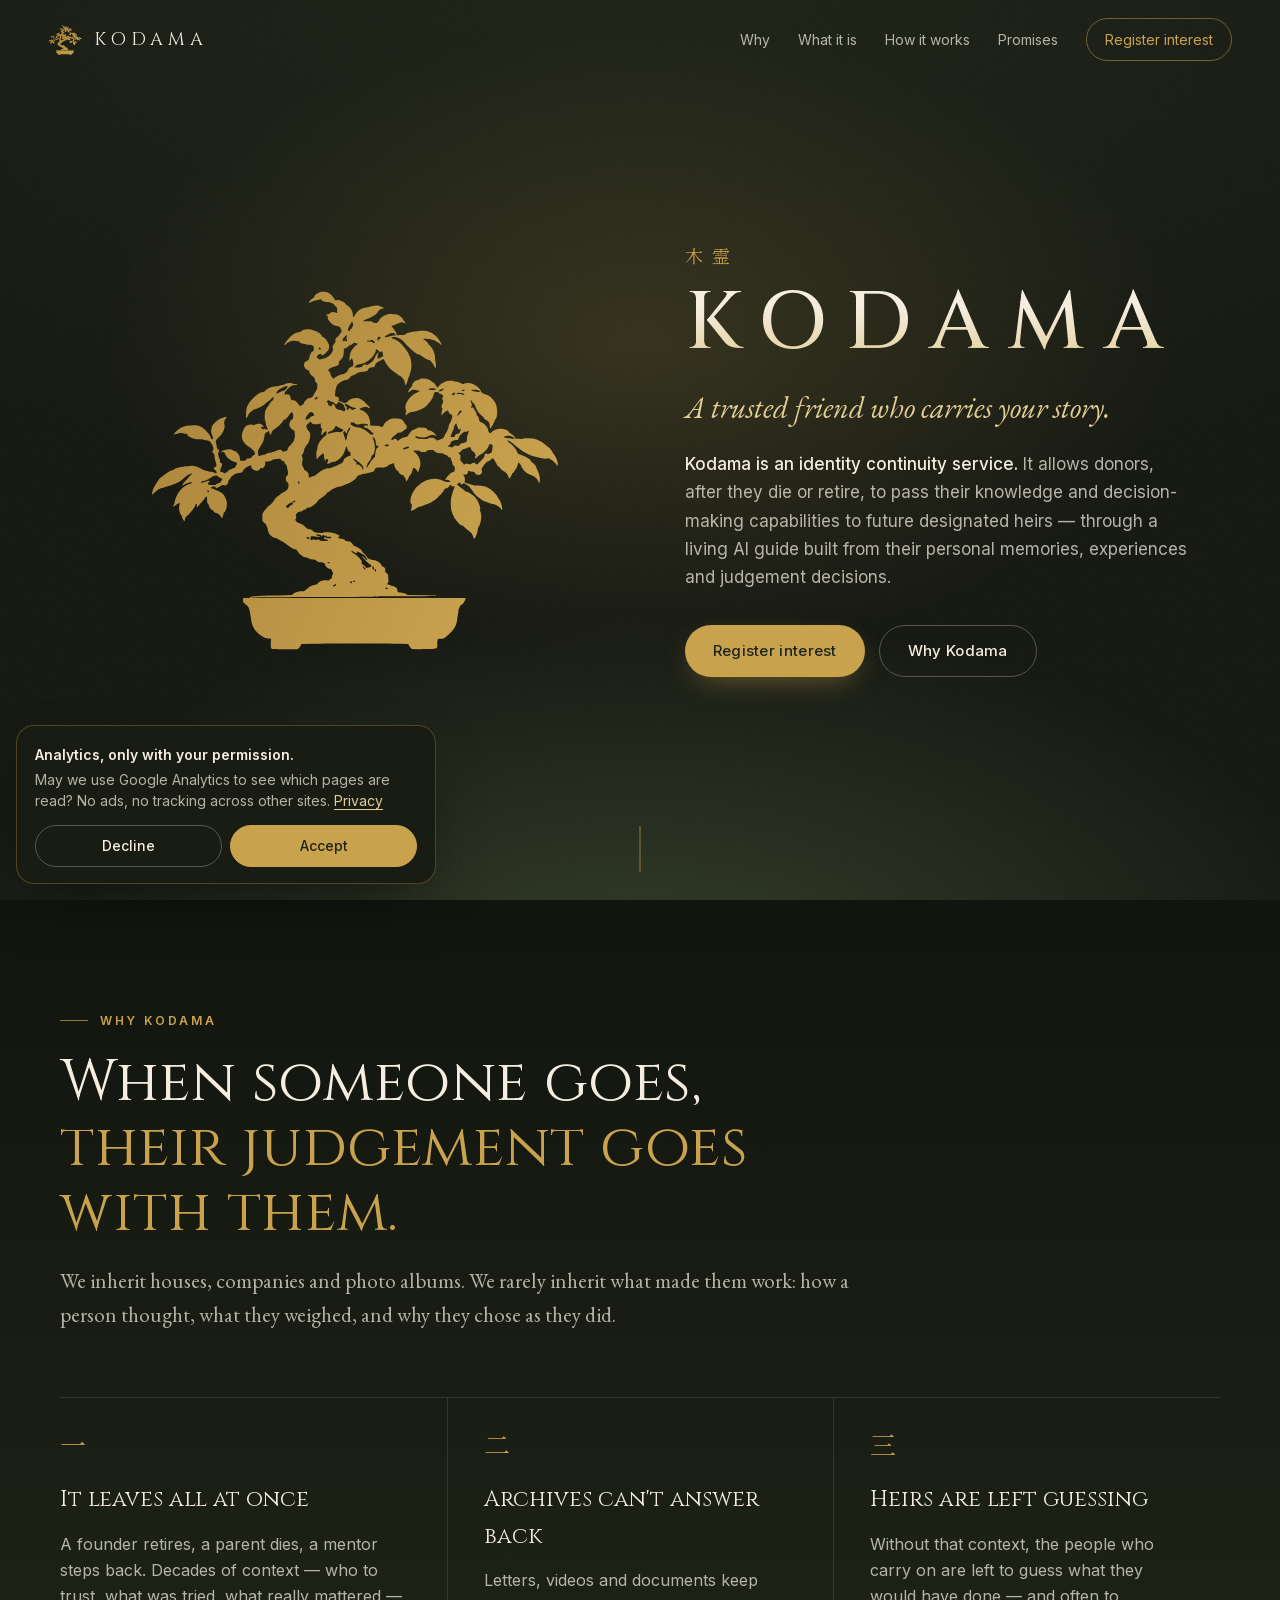
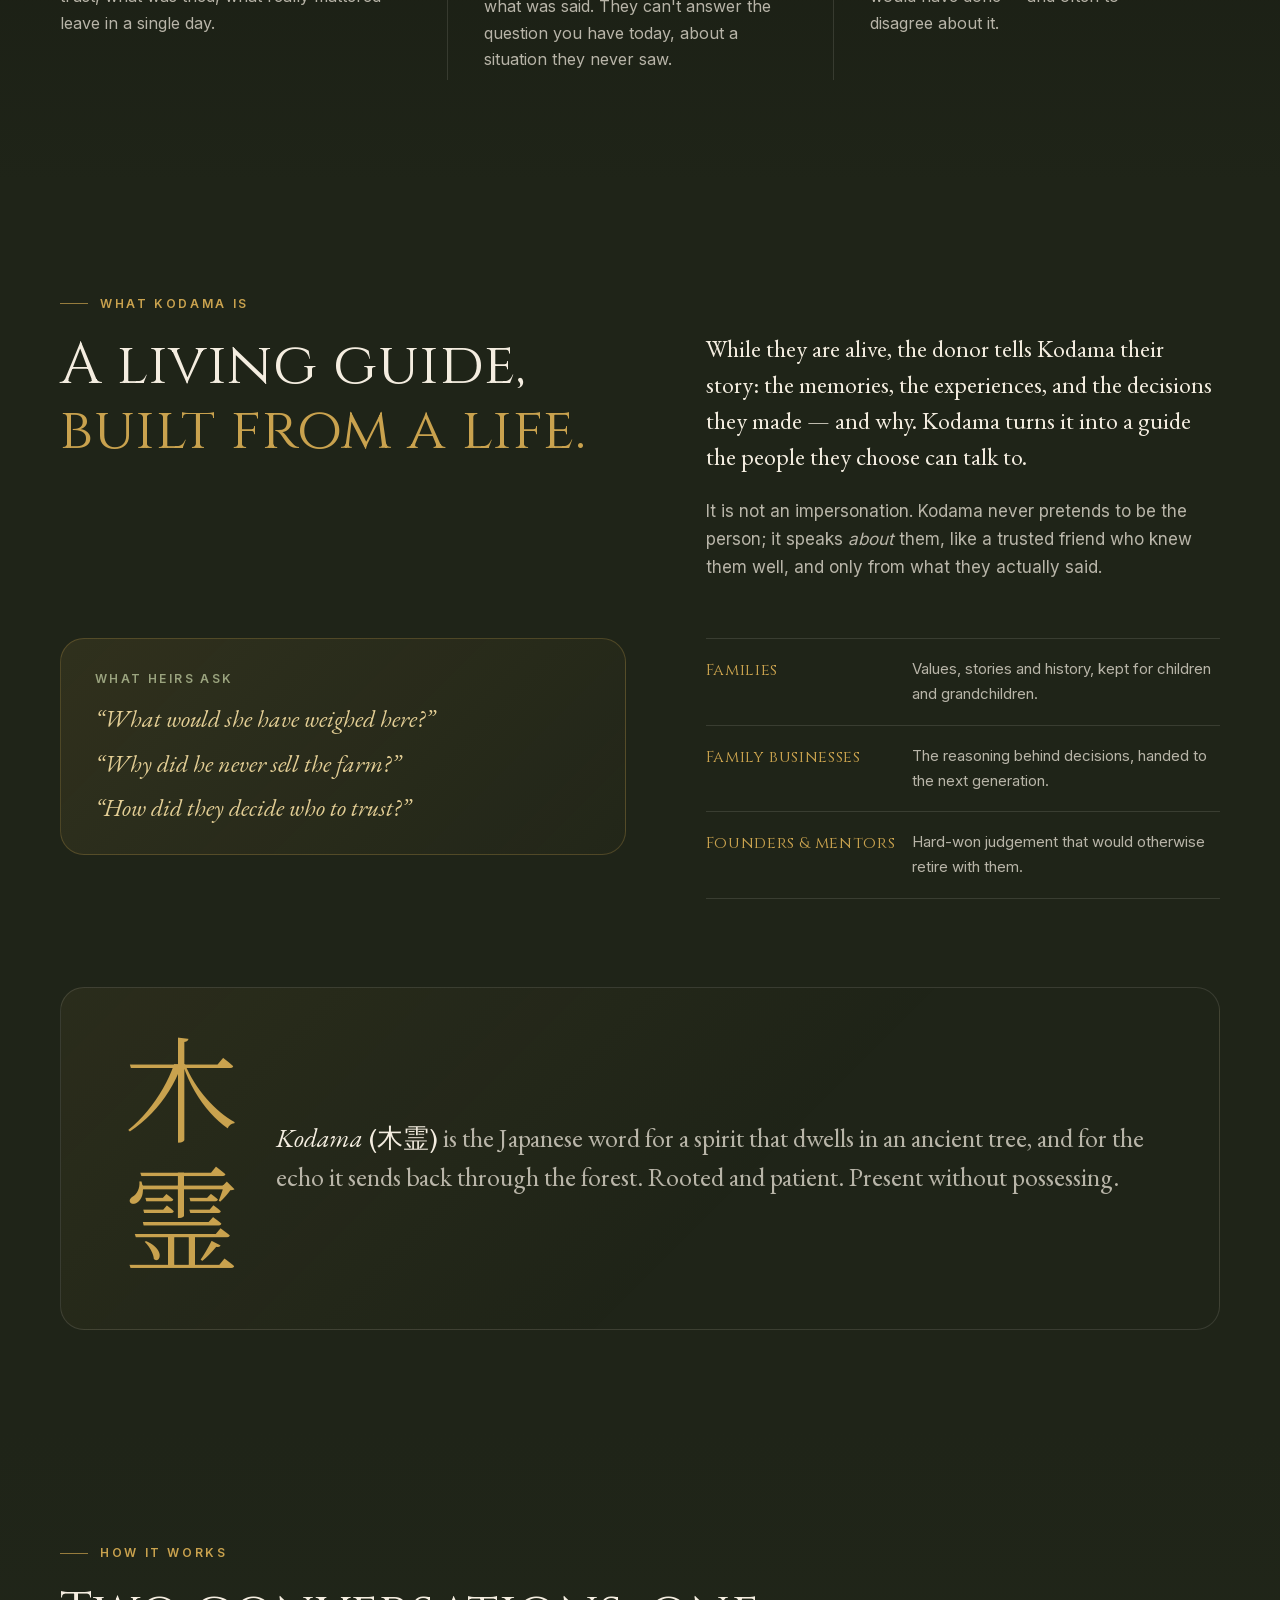
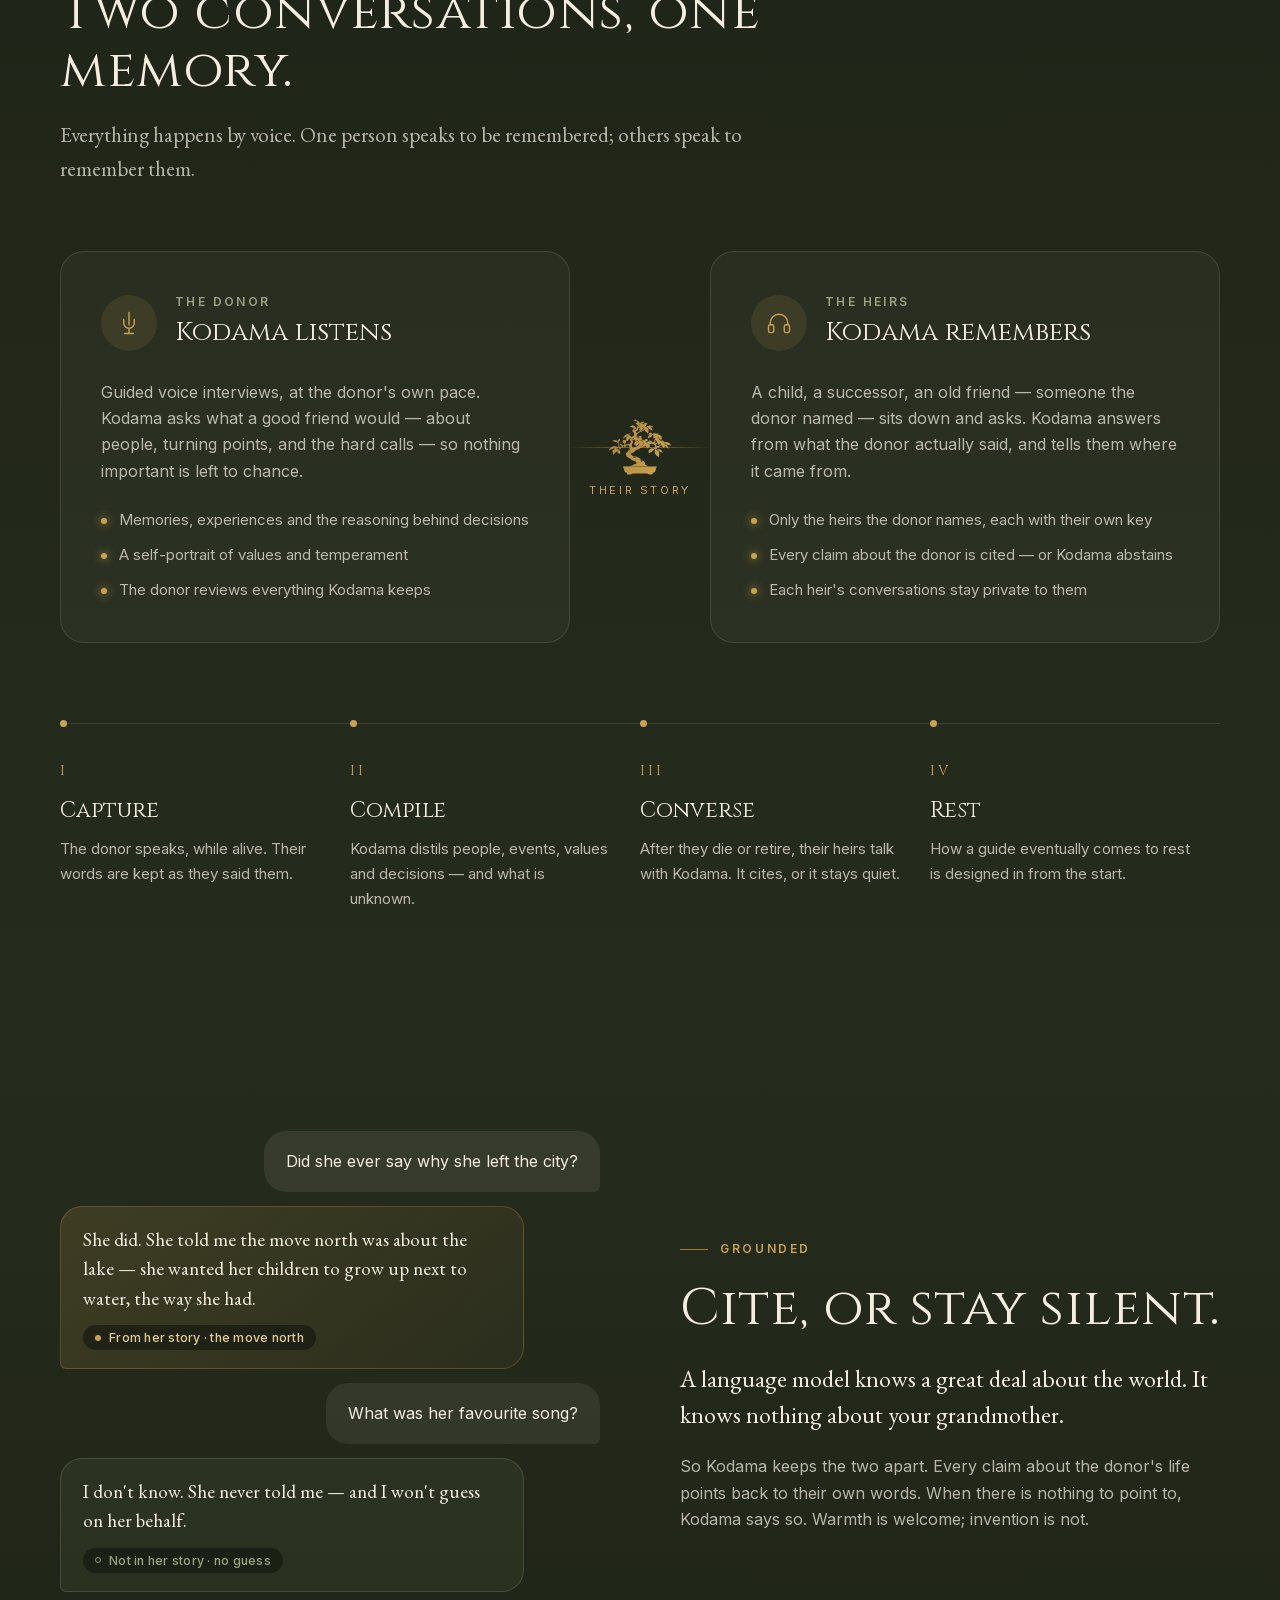
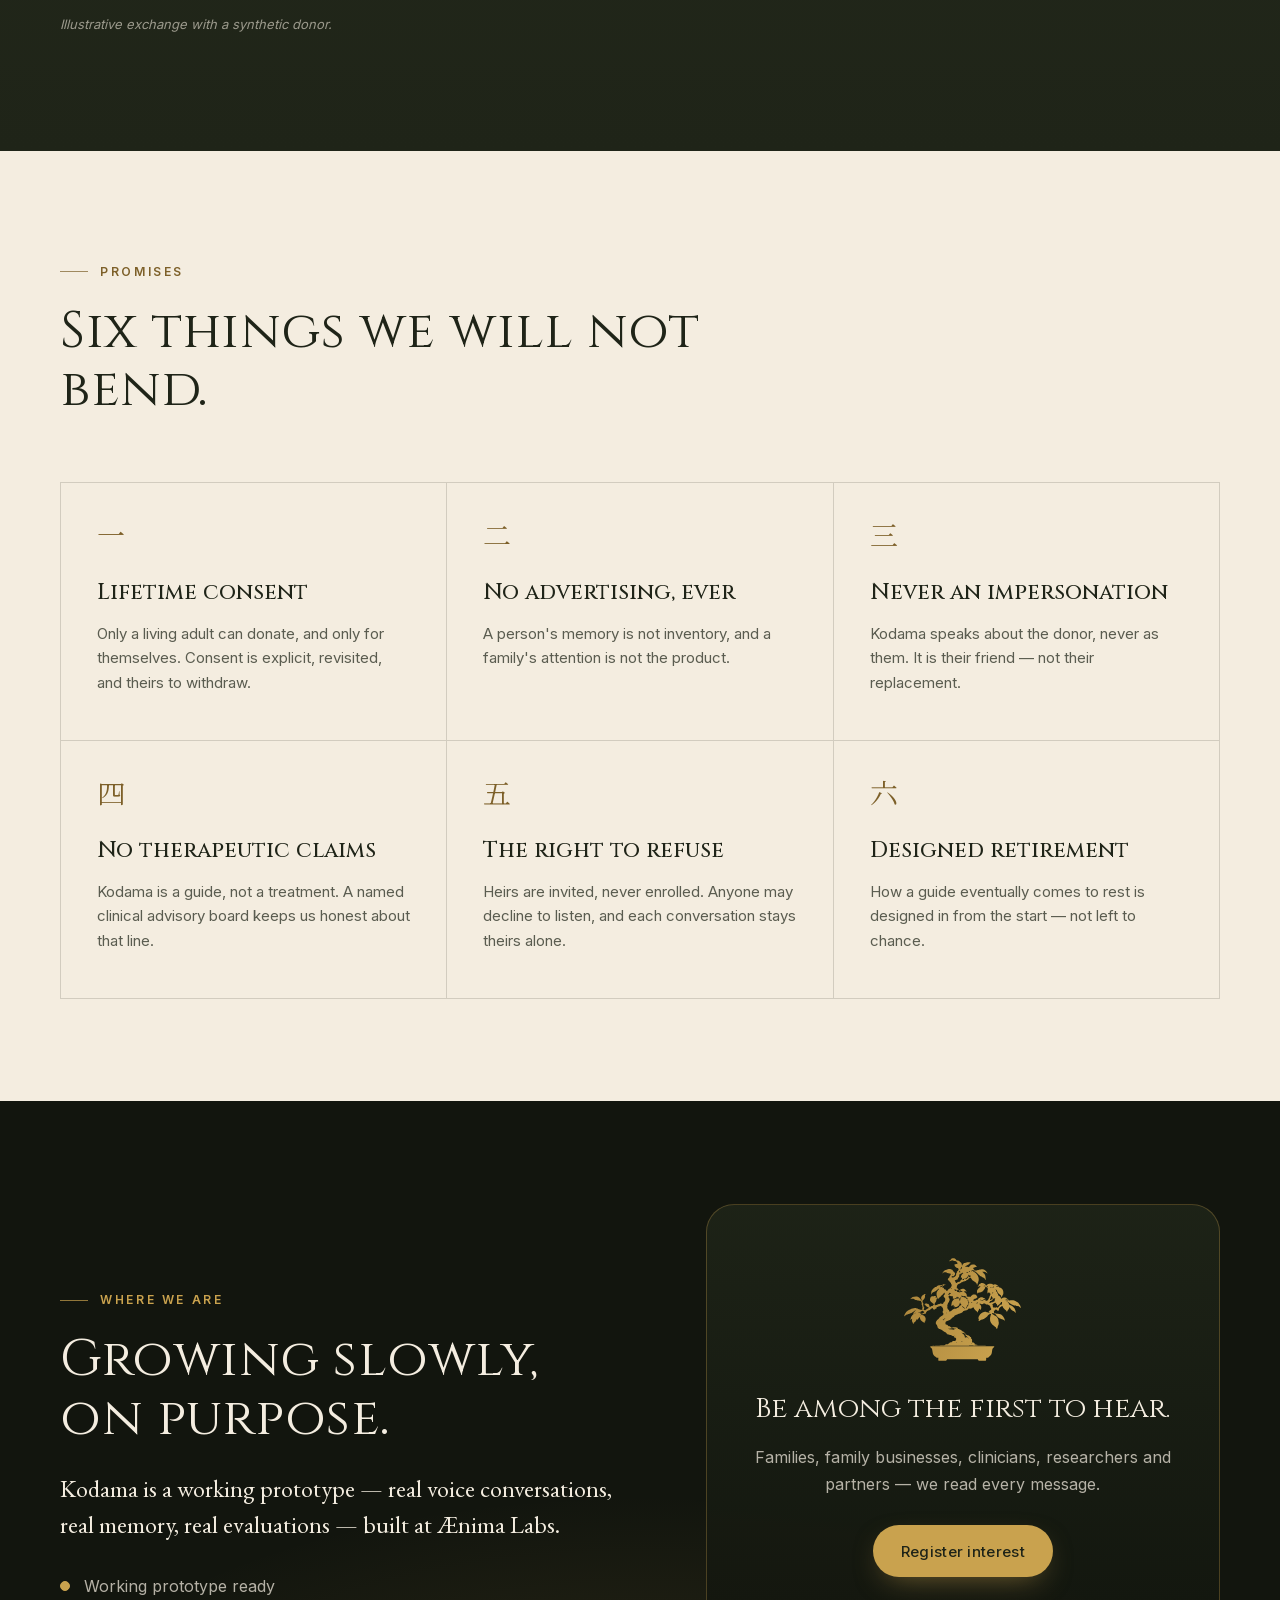
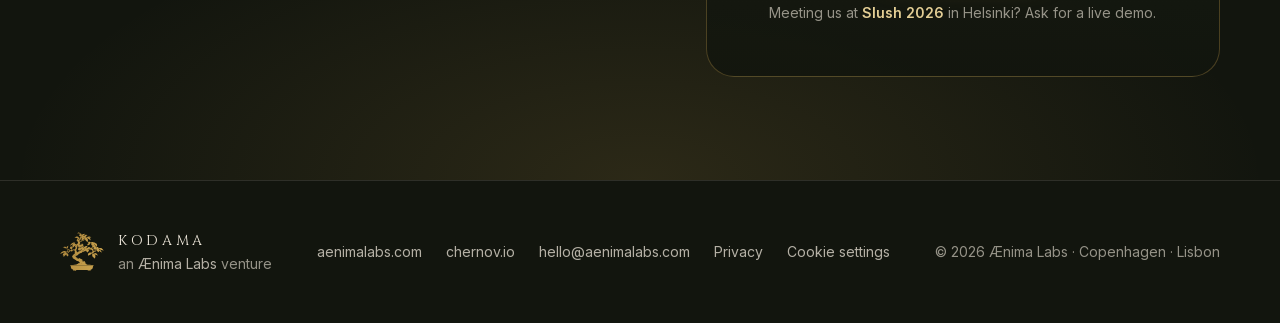
==== commit 4e5c55ed: "Mark Kodama up as a service Ænima Labs provides, not an organization. Schema.org's parentOrganizatio" ====
--- a/index.html
+++ b/index.html
@@ -41,7 +41,7 @@
 	<!-- End Google Tag Manager -->
 
 	<script type="application/ld+json">
-	{"@context":"https://schema.org","@type":"Organization","name":"Kodama","url":"https://kodama.house/","logo":"https://kodama.house/assets/icon-192.png","email":"hello@aenimalabs.com","description":"Kodama is an identity continuity service. It lets donors, after they die or retire, pass their knowledge and decision-making to the heirs they designate — through a living AI guide built from their own memories, experiences and judgement.","slogan":"A trusted friend who carries your story.","parentOrganization":{"@type":"Organization","name":"Ænima Labs","url":"https://aenimalabs.com/"}}
+	{"@context":"https://schema.org","@type":"Service","name":"Kodama","url":"https://kodama.house/","logo":"https://kodama.house/assets/icon-192.png","description":"Kodama is an identity continuity service. It lets donors, after they die or retire, pass their knowledge and decision-making to the heirs they designate — through a living AI guide built from their own memories, experiences and judgement.","slogan":"A trusted friend who carries your story.","serviceType":"Identity continuity","provider":{"@type":"Organization","name":"Ænima Labs","alternateName":"Aenima Labs","url":"https://aenimalabs.com/","email":"hello@aenimalabs.com"}}
 	</script>
 </head>
 <body>
